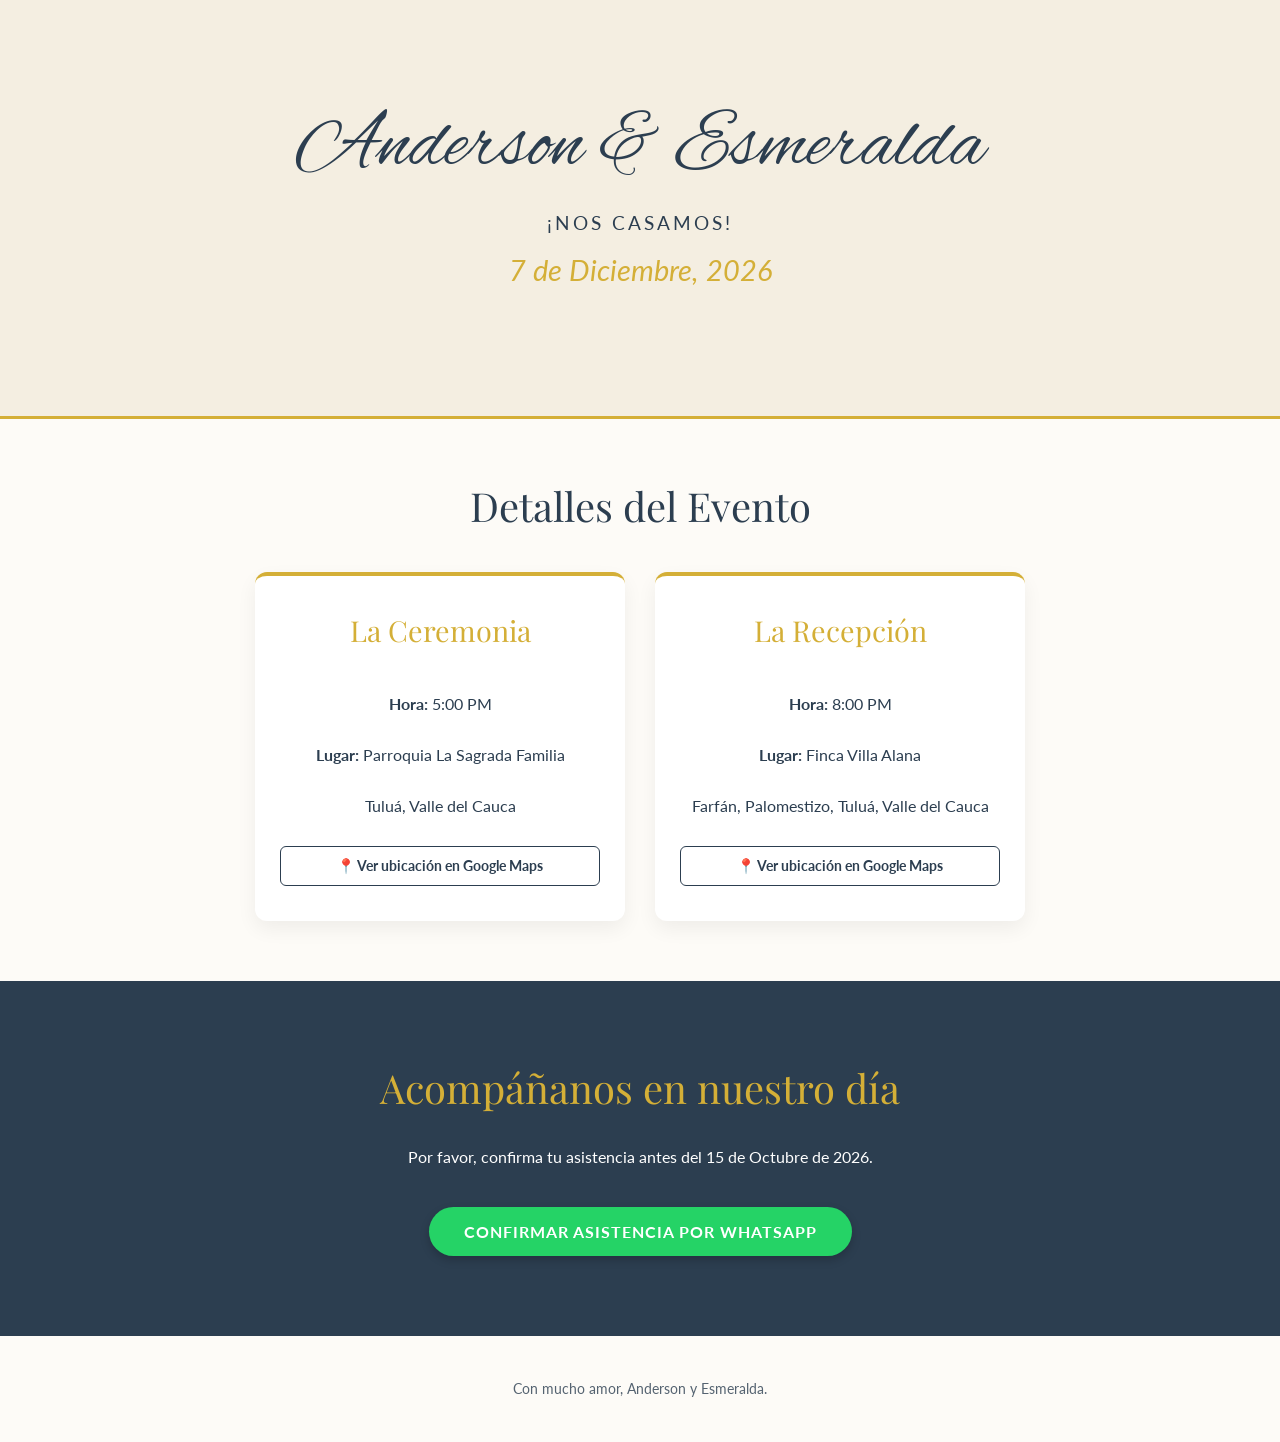
==== index.html @ be20d8a0 "inicio se inicia pagina con la informacion mas basica para el matrimonio." ====
<!DOCTYPE html>
<html lang="es">
<head>
    <meta charset="UTF-8">
    <meta name="viewport" content="width=device-width, initial-scale=1.0">
    <title>Nuestra Boda - Anderson y Esmeralda</title>
    <link rel="stylesheet" href="style.css">
    
    <!-- Fuentes de Google Fonts: Alex Brush (Cursiva), Playfair Display y Lato -->
    <link rel="preconnect" href="https://fonts.googleapis.com">
    <link rel="preconnect" href="https://fonts.gstatic.com" crossorigin>
    <link href="https://fonts.googleapis.com/css2?family=Alex+Brush&family=Lato:wght@300;400;700&family=Playfair+Display:ital,wght@0,400;0,700;1,400&display=swap" rel="stylesheet">
</head>
<body>

    <header class="hero">
        <h1 class="names">Anderson & Esmeralda</h1>
        <p class="subtitle">¡Nos casamos!</p>
        <p class="date">7 de Diciembre, 2026</p>
    </header>

    <section class="details">
        <h2>Detalles del Evento</h2>
        <div class="cards-container">
            
            <!-- Tarjeta Ceremonia -->
            <div class="card">
                <h3>La Ceremonia</h3>
                <p><strong>Hora:</strong> 5:00 PM</p>
                <p><strong>Lugar:</strong> Parroquia La Sagrada Familia</p>
                <p>Tuluá, Valle del Cauca</p>
                <a href="https://maps.google.com/?cid=17780902812501791559" target="_blank" class="map-btn">
                    📍 Ver ubicación en Google Maps
                </a>
            </div>

            <!-- Tarjeta Recepción -->
            <div class="card">
                <h3>La Recepción</h3>
                <p><strong>Hora:</strong> 8:00 PM</p>
                <p><strong>Lugar:</strong> Finca Villa Alana</p>
                <p>Farfán, Palomestizo, Tuluá, Valle del Cauca</p>
                <a href="https://maps.google.com/?cid=12772945322594579210" target="_blank" class="map-btn">
                    📍 Ver ubicación en Google Maps
                </a>
            </div>

        </div>
    </section>

    <!-- Sección de Confirmación (RSVP) -->
    <section class="rsvp">
        <h2>Acompáñanos en nuestro día</h2>
        <p>Por favor, confirma tu asistencia antes del 15 de Octubre de 2026.</p>
        
        <!-- Reemplaza el número "573000000000" por tu número de WhatsApp real con código de país -->
        <a href="https://wa.me/573000000000?text=¡Hola!%20Quiero%20confirmar%20mi%20asistencia%20a%20la%20boda%20de%20Anderson%20y%20Esmeralda." target="_blank" class="btn">
            Confirmar Asistencia por WhatsApp
        </a>
    </section>

    <footer>
        <p>Con mucho amor, Anderson y Esmeralda.</p>
    </footer>

</body>
</html>
---- style.css ----
/* style.css */
:root {
    --primary-color: #2c3e50; /* Azul oscuro elegante */
    --accent-color: #d4af37;  /* Dorado */
    --bg-color: #fdfbf7;      /* Crema suave */
}

body {
    font-family: 'Lato', sans-serif;
    background-color: var(--bg-color);
    color: var(--primary-color);
    margin: 0;
    padding: 0;
    text-align: center;
}

h2, h3 {
    font-family: 'Playfair Display', serif;
    font-weight: normal;
    margin-top: 0;
}

/* Portada de la invitación */
.hero {
    background-color: #f4eee1;
    padding: 100px 20px;
    border-bottom: 3px solid var(--accent-color);
}

/* Tipografía Cursiva Elegante y Legible */
.names {
    font-family: 'Alex Brush', cursive;
    font-size: 5rem;
    font-weight: normal;
    margin: 0;
    color: var(--primary-color);
    line-height: 1.2;
}

.hero .subtitle {
    font-size: 1.2rem;
    letter-spacing: 3px;
    text-transform: uppercase;
    margin-top: 15px;
}

.hero .date {
    font-size: 1.8rem;
    font-style: italic;
    color: var(--accent-color);
    margin-top: 15px;
}

/* Detalles del evento */
.details {
    padding: 60px 20px;
}

.details h2 {
    font-size: 2.5rem;
    margin-bottom: 40px;
}

.cards-container {
    display: flex;
    flex-wrap: wrap;
    justify-content: center;
    gap: 30px;
}

.card {
    background: white;
    padding: 35px 25px;
    border-radius: 12px;
    box-shadow: 0 8px 20px rgba(0,0,0,0.06);
    width: 100%;
    max-width: 320px;
    border-top: 4px solid var(--accent-color);
    display: flex;
    flex-direction: column;
    justify-content: space-between;
}

.card h3 {
    font-size: 1.8rem;
    color: var(--accent-color);
}

/* Botón de ubicación en la tarjeta */
.map-btn {
    display: inline-block;
    margin-top: 15px;
    padding: 10px 15px;
    background-color: transparent;
    color: var(--primary-color);
    border: 1px solid var(--primary-color);
    border-radius: 6px;
    text-decoration: none;
    font-size: 0.9rem;
    font-weight: bold;
    transition: all 0.3s ease;
}

.map-btn:hover {
    background-color: var(--primary-color);
    color: white;
}

/* Sección RSVP / Confirmación */
.rsvp {
    padding: 80px 20px;
    background-color: var(--primary-color);
    color: white;
}

.rsvp h2 {
    color: var(--accent-color);
    font-size: 2.5rem;
}

.btn {
    display: inline-block;
    margin-top: 25px;
    padding: 15px 35px;
    background-color: #25d366; /* Verde tipo WhatsApp para destacar */
    color: white;
    text-decoration: none;
    text-transform: uppercase;
    font-weight: bold;
    letter-spacing: 1px;
    border-radius: 30px;
    box-shadow: 0 4px 10px rgba(0,0,0,0.2);
    transition: transform 0.2s, background-color 0.3s;
}

.btn:hover {
    background-color: #1eb956;
    transform: translateY(-2px);
}

/* Pie de página */
footer {
    padding: 30px;
    font-size: 0.9rem;
    opacity: 0.8;
}
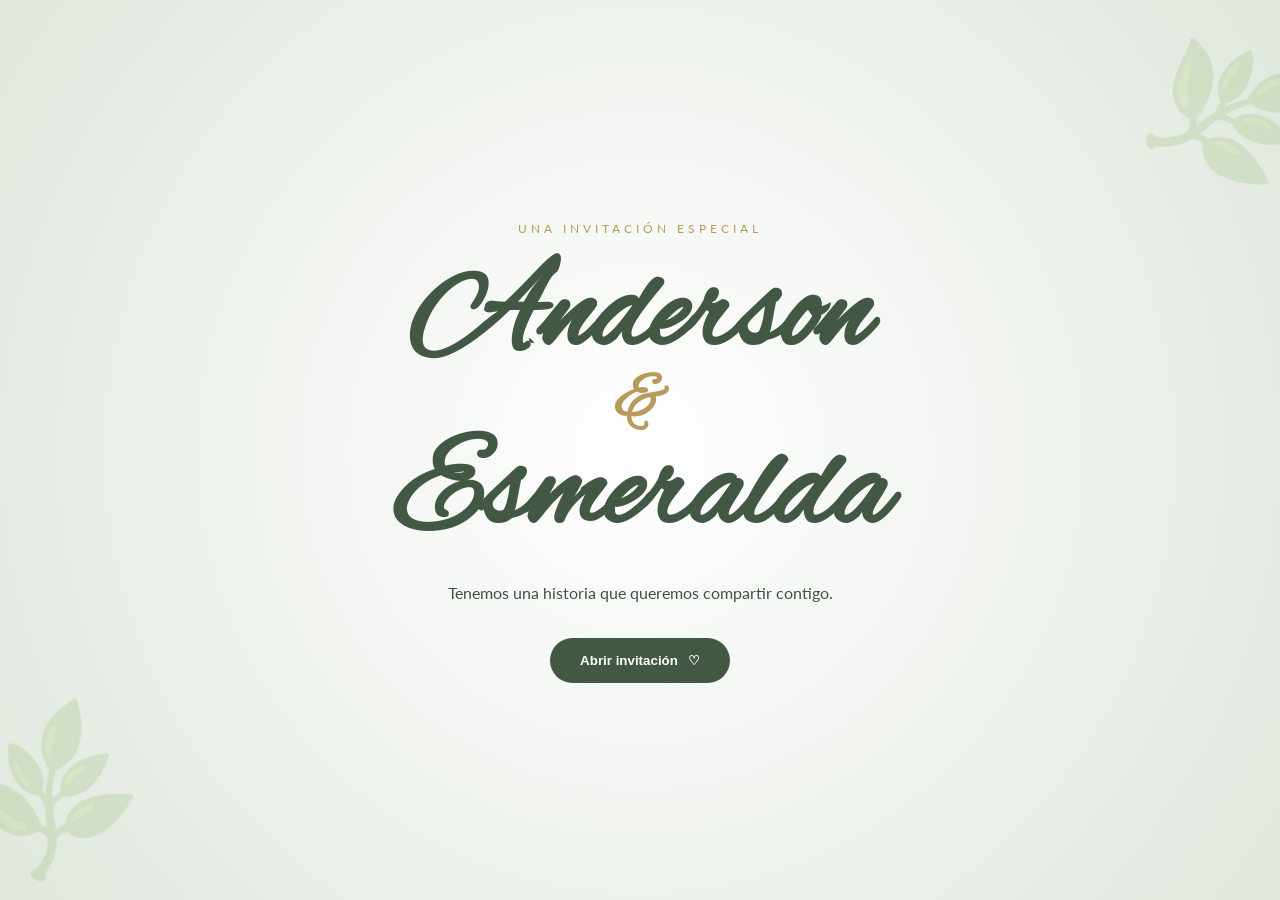
==== commit bf04f0e4: "1 1" ====
--- a/index.html
+++ b/index.html
@@ -2,66 +2,581 @@
 <html lang="es">
 <head>
     <meta charset="UTF-8">
-    <meta name="viewport" content="width=device-width, initial-scale=1.0">
-    <title>Nuestra Boda - Anderson y Esmeralda</title>
-    <link rel="stylesheet" href="style.css">
-    
-    <!-- Fuentes de Google Fonts: Alex Brush (Cursiva), Playfair Display y Lato -->
+
+    <meta name="viewport"
+          content="width=device-width, initial-scale=1.0">
+
+    <meta name="theme-color" content="#748b73">
+
+    <meta name="description"
+          content="Invitación de boda de Anderson y Esmeralda">
+
+    <title>Anderson & Esmeralda | Nuestra Boda</title>
+
+    <!-- Google Fonts -->
     <link rel="preconnect" href="https://fonts.googleapis.com">
     <link rel="preconnect" href="https://fonts.gstatic.com" crossorigin>
-    <link href="https://fonts.googleapis.com/css2?family=Alex+Brush&family=Lato:wght@300;400;700&family=Playfair+Display:ital,wght@0,400;0,700;1,400&display=swap" rel="stylesheet">
+
+    <link href="https://fonts.googleapis.com/css2?family=Alex+Brush&family=Cormorant+Garamond:wght@400;500;600;700&family=Lato:wght@300;400;700&display=swap"
+          rel="stylesheet">
+
+    <!-- CSS -->
+    <link rel="stylesheet" href="style.css">
 </head>
+
 <body>
 
-    <header class="hero">
-        <h1 class="names">Anderson & Esmeralda</h1>
-        <p class="subtitle">¡Nos casamos!</p>
-        <p class="date">7 de Diciembre, 2026</p>
-    </header>
-
-    <section class="details">
-        <h2>Detalles del Evento</h2>
-        <div class="cards-container">
-            
-            <!-- Tarjeta Ceremonia -->
-            <div class="card">
-                <h3>La Ceremonia</h3>
-                <p><strong>Hora:</strong> 5:00 PM</p>
-                <p><strong>Lugar:</strong> Parroquia La Sagrada Familia</p>
-                <p>Tuluá, Valle del Cauca</p>
-                <a href="https://maps.google.com/?cid=17780902812501791559" target="_blank" class="map-btn">
-                    📍 Ver ubicación en Google Maps
-                </a>
+<!-- =====================================================
+     PANTALLA DE BIENVENIDA
+===================================================== -->
+
+<div id="welcomeScreen" class="welcome-screen">
+
+    <div class="welcome-decoration welcome-left">
+        🌿
+    </div>
+
+    <div class="welcome-decoration welcome-right">
+        🌿
+    </div>
+
+    <div class="welcome-content">
+
+        <span class="small-title">
+            UNA INVITACIÓN ESPECIAL
+        </span>
+
+        <h1>
+            Anderson
+            <span>&</span>
+            Esmeralda
+        </h1>
+
+        <p>
+            Tenemos una historia que queremos compartir contigo.
+        </p>
+
+        <button id="openInvitation" class="main-button">
+            Abrir invitación
+            <span>♡</span>
+        </button>
+
+    </div>
+
+</div>
+
+
+<!-- =====================================================
+     CONTENIDO PRINCIPAL
+===================================================== -->
+
+<main id="mainContent" class="hidden">
+
+
+<!-- =====================================================
+     HERO
+===================================================== -->
+
+<section class="hero">
+
+    <div class="hero-overlay"></div>
+
+    <div class="floating-petal petal-1">✿</div>
+    <div class="floating-petal petal-2">❀</div>
+    <div class="floating-petal petal-3">✿</div>
+    <div class="floating-petal petal-4">❀</div>
+
+    <div class="hero-content">
+
+        <p class="eyebrow">
+            CON MUCHO AMOR
+        </p>
+
+        <h1 class="names">
+            Anderson
+            <span>&</span>
+            Esmeralda
+        </h1>
+
+        <p class="hero-message">
+            ¡Nos casamos!
+        </p>
+
+        <div class="hero-line"></div>
+
+        <p class="hero-date">
+            7 de diciembre de 2026
+        </p>
+
+        <p class="hero-location">
+            Tuluá · Valle del Cauca
+        </p>
+
+        <a href="#countdown"
+           class="scroll-button">
+            Descubrir nuestra historia
+            ↓
+        </a>
+
+    </div>
+
+</section>
+
+
+<!-- =====================================================
+     CONTROL DE MÚSICA
+===================================================== -->
+
+<button id="musicButton"
+        class="music-button"
+        aria-label="Activar música">
+
+    🔇
+
+</button>
+
+<audio id="weddingMusic"
+       loop
+       preload="auto">
+
+    <source src="assets/musica.mp3"
+            type="audio/mpeg">
+
+</audio>
+
+
+<!-- =====================================================
+     INTRODUCCIÓN
+===================================================== -->
+
+<section class="story section reveal">
+
+    <div class="section-decoration">
+        ❦
+    </div>
+
+    <p class="eyebrow">
+        NUESTRA HISTORIA
+    </p>
+
+    <h2>
+        Dos caminos,
+        <br>
+        un mismo destino
+    </h2>
+
+    <div class="gold-line"></div>
+
+    <p class="story-text">
+        Hay momentos que cambian nuestra vida para siempre.
+        Personas que llegan inesperadamente y terminan
+        convirtiéndose en nuestro hogar.
+    </p>
+
+    <p class="story-text">
+        Hoy queremos celebrar nuestro amor junto a las
+        personas que han formado parte de nuestra historia.
+    </p>
+
+    <div class="story-photo">
+
+        <img src="assets/pareja.jpg"
+             alt="Anderson y Esmeralda">
+
+        <div class="photo-frame"></div>
+
+    </div>
+
+</section>
+
+
+<!-- =====================================================
+     CUENTA REGRESIVA
+===================================================== -->
+
+<section id="countdown"
+         class="countdown-section section reveal">
+
+    <p class="eyebrow">
+        FALTA MUY POCO
+    </p>
+
+    <h2>
+        Nuestro gran día
+    </h2>
+
+    <div class="gold-line"></div>
+
+    <div class="countdown">
+
+        <div class="time-box">
+            <span id="days">00</span>
+            <small>Días</small>
+        </div>
+
+        <div class="time-separator">:</div>
+
+        <div class="time-box">
+            <span id="hours">00</span>
+            <small>Horas</small>
+        </div>
+
+        <div class="time-separator">:</div>
+
+        <div class="time-box">
+            <span id="minutes">00</span>
+            <small>Minutos</small>
+        </div>
+
+        <div class="time-separator">:</div>
+
+        <div class="time-box">
+            <span id="seconds">00</span>
+            <small>Segundos</small>
+        </div>
+
+    </div>
+
+</section>
+
+
+<!-- =====================================================
+     DETALLES
+===================================================== -->
+
+<section class="details section reveal">
+
+    <p class="eyebrow">
+        AGENDA
+    </p>
+
+    <h2>
+        Acompáñanos
+    </h2>
+
+    <div class="gold-line"></div>
+
+
+    <div class="event-grid">
+
+
+        <!-- CEREMONIA -->
+
+        <article class="event-card">
+
+            <div class="event-icon">
+                ♡
             </div>
 
-            <!-- Tarjeta Recepción -->
-            <div class="card">
-                <h3>La Recepción</h3>
-                <p><strong>Hora:</strong> 8:00 PM</p>
-                <p><strong>Lugar:</strong> Finca Villa Alana</p>
-                <p>Farfán, Palomestizo, Tuluá, Valle del Cauca</p>
-                <a href="https://maps.google.com/?cid=12772945322594579210" target="_blank" class="map-btn">
-                    📍 Ver ubicación en Google Maps
-                </a>
+            <p class="event-type">
+                CEREMONIA
+            </p>
+
+            <h3>
+                La Ceremonia
+            </h3>
+
+            <div class="event-info">
+
+                <p>
+                    <strong>5:00 PM</strong>
+                </p>
+
+                <p>
+                    Parroquia La Sagrada Familia
+                </p>
+
+                <p>
+                    Tuluá, Valle del Cauca
+                </p>
+
             </div>
 
-        </div>
-    </section>
-
-    <!-- Sección de Confirmación (RSVP) -->
-    <section class="rsvp">
-        <h2>Acompáñanos en nuestro día</h2>
-        <p>Por favor, confirma tu asistencia antes del 15 de Octubre de 2026.</p>
-        
-        <!-- Reemplaza el número "573000000000" por tu número de WhatsApp real con código de país -->
-        <a href="https://wa.me/573000000000?text=¡Hola!%20Quiero%20confirmar%20mi%20asistencia%20a%20la%20boda%20de%20Anderson%20y%20Esmeralda." target="_blank" class="btn">
-            Confirmar Asistencia por WhatsApp
+
+            <!-- MINI MAPA -->
+
+            <div class="map-preview">
+
+                <div class="map-grid"></div>
+
+                <div class="map-road road-one"></div>
+                <div class="map-road road-two"></div>
+                <div class="map-road road-three"></div>
+
+                <div class="map-pin">
+                    📍
+                </div>
+
+                <div class="map-label">
+                    La Sagrada Familia
+                </div>
+
+            </div>
+
+
+            <a href="https://maps.google.com/?cid=17780902812501791559"
+               target="_blank"
+               rel="noopener noreferrer"
+               class="map-button">
+
+                📍 Ver ubicación
+
+            </a>
+
+        </article>
+
+
+        <!-- RECEPCIÓN -->
+
+        <article class="event-card">
+
+            <div class="event-icon">
+                ♡
+            </div>
+
+            <p class="event-type">
+                RECEPCIÓN
+            </p>
+
+            <h3>
+                La Recepción
+            </h3>
+
+            <div class="event-info">
+
+                <p>
+                    <strong>8:00 PM</strong>
+                </p>
+
+                <p>
+                    Finca Villa Alana
+                </p>
+
+                <p>
+                    Farfán, Palomestizo
+                    <br>
+                    Tuluá, Valle del Cauca
+                </p>
+
+            </div>
+
+
+            <!-- MINI MAPA -->
+
+            <div class="map-preview">
+
+                <div class="map-grid"></div>
+
+                <div class="map-road road-one"></div>
+                <div class="map-road road-two"></div>
+                <div class="map-road road-three"></div>
+
+                <div class="map-pin">
+                    📍
+                </div>
+
+                <div class="map-label">
+                    Finca Villa Alana
+                </div>
+
+            </div>
+
+
+            <a href="https://maps.google.com/?cid=12772945322594579210"
+               target="_blank"
+               rel="noopener noreferrer"
+               class="map-button">
+
+                📍 Ver ubicación
+
+            </a>
+
+        </article>
+
+    </div>
+
+</section>
+
+
+<!-- =====================================================
+     DRESS CODE
+===================================================== -->
+
+<section class="dress-code section reveal">
+
+    <div class="dress-inner">
+
+        <div class="section-decoration">
+            ❦
+        </div>
+
+        <p class="eyebrow">
+            UN PEQUEÑO DETALLE
+        </p>
+
+        <h2>
+            Código de vestimenta
+        </h2>
+
+        <div class="gold-line"></div>
+
+        <div class="dress-icon">
+            ♧
+        </div>
+
+        <h3>
+            Elegante
+        </h3>
+
+        <p>
+            Queremos verte celebrar con nosotros
+            luciendo tu mejor versión.
+        </p>
+
+    </div>
+
+</section>
+
+
+<!-- =====================================================
+     FOTOS
+===================================================== -->
+
+<section class="photo-invitation section reveal">
+
+    <div class="photo-card">
+
+        <div class="photo-card-decoration">
+            ✿
+        </div>
+
+        <p class="eyebrow">
+            NUESTROS RECUERDOS
+        </p>
+
+        <h2>
+            Tú también haces
+            parte de nuestra historia
+        </h2>
+
+        <div class="gold-line"></div>
+
+        <p>
+            Durante la celebración podrás compartir
+            las fotografías que tomes con nosotros.
+        </p>
+
+        <a href="fotos.html"
+           class="main-button">
+
+            📸 Compartir fotos
+
         </a>
-    </section>
-
-    <footer>
-        <p>Con mucho amor, Anderson y Esmeralda.</p>
-    </footer>
+
+    </div>
+
+</section>
+
+
+<!-- =====================================================
+     RSVP
+===================================================== -->
+
+<section class="rsvp section reveal">
+
+    <div class="rsvp-content">
+
+        <div class="heart">
+            ♥
+        </div>
+
+        <p class="eyebrow">
+            CONFIRMA TU ASISTENCIA
+        </p>
+
+        <h2>
+            ¿Nos acompañas?
+        </h2>
+
+        <div class="gold-line"></div>
+
+        <p>
+            Por favor confirma tu asistencia
+            antes del
+            <strong>15 de octubre de 2026</strong>.
+        </p>
+
+        <!-- CAMBIAR NÚMERO -->
+
+        <a href="https://wa.me/573000000000?text=¡Hola!%20Quiero%20confirmar%20mi%20asistencia%20a%20la%20boda%20de%20Anderson%20y%20Esmeralda."
+           target="_blank"
+           rel="noopener noreferrer"
+           class="whatsapp-button">
+
+            <span>💬</span>
+
+            Confirmar por WhatsApp
+
+        </a>
+
+    </div>
+
+</section>
+
+
+<!-- =====================================================
+     COMPARTIR
+===================================================== -->
+
+<section class="share-section">
+
+    <h2>
+        Comparte nuestra invitación
+    </h2>
+
+    <p>
+        Ayúdanos a hacer llegar este pequeño
+        pedacito de nuestra historia.
+    </p>
+
+    <button id="shareButton"
+            class="share-button">
+
+        🔗 Compartir invitación
+
+    </button>
+
+</section>
+
+
+<!-- =====================================================
+     FOOTER
+===================================================== -->
+
+<footer>
+
+    <div class="footer-flower">
+        ❦
+    </div>
+
+    <p>
+        Con mucho amor,
+    </p>
+
+    <h2>
+        Anderson & Esmeralda
+    </h2>
+
+    <p class="footer-date">
+        7 · 12 · 2026
+    </p>
+
+</footer>
+
+</main>
+
+
+<script src="script.js"></script>
 
 </body>
 </html>
--- a/style.css
+++ b/style.css
@@ -1,146 +1,1531 @@
-/* style.css */
+/* =====================================================
+   VARIABLES
+===================================================== */
+
 :root {
-    --primary-color: #2c3e50; /* Azul oscuro elegante */
-    --accent-color: #d4af37;  /* Dorado */
-    --bg-color: #fdfbf7;      /* Crema suave */
-}
-
-body {
-    font-family: 'Lato', sans-serif;
-    background-color: var(--bg-color);
-    color: var(--primary-color);
+
+    --green-dark: #435745;
+    --green: #748b73;
+    --green-light: #aebdaa;
+    --green-soft: #dfe7dc;
+
+    --cream: #f8f6ef;
+    --cream-dark: #eee9dc;
+
+    --gold: #b89a5d;
+    --gold-light: #d7c08b;
+
+    --white: #ffffff;
+    --text: #435044;
+
+    --shadow:
+        0 15px 40px rgba(54, 72, 55, 0.12);
+
+    --radius: 22px;
+
+}
+
+
+/* =====================================================
+   RESET
+===================================================== */
+
+* {
     margin: 0;
     padding: 0;
+    box-sizing: border-box;
+}
+
+
+html {
+    scroll-behavior: smooth;
+}
+
+
+body {
+
+    font-family: 'Lato', sans-serif;
+
+    background:
+        radial-gradient(
+            circle at top left,
+            rgba(174, 189, 170, 0.25),
+            transparent 30%
+        ),
+        var(--cream);
+
+    color: var(--text);
+
+    overflow-x: hidden;
+
+}
+
+
+img {
+    max-width: 100%;
+    display: block;
+}
+
+
+button,
+a {
+    -webkit-tap-highlight-color: transparent;
+}
+
+
+/* =====================================================
+   TIPOGRAFÍA
+===================================================== */
+
+h1,
+h2,
+h3 {
+    font-family: 'Cormorant Garamond', serif;
+}
+
+
+.names,
+.welcome-content h1 {
+
+    font-family: 'Alex Brush', cursive;
+
+}
+
+
+h2 {
+    font-size: clamp(2.4rem, 5vw, 4rem);
+    font-weight: 500;
+}
+
+
+p {
+    line-height: 1.8;
+}
+
+
+/* =====================================================
+   UTILIDADES
+===================================================== */
+
+.hidden {
+    display: none;
+}
+
+
+.section {
+    padding: 110px 20px;
+    position: relative;
+}
+
+
+.eyebrow {
+
+    font-size: 0.75rem;
+
+    letter-spacing: 4px;
+
+    text-transform: uppercase;
+
+    color: var(--gold);
+
+    font-weight: 700;
+
+}
+
+
+.gold-line {
+
+    width: 70px;
+    height: 2px;
+
+    background: var(--gold);
+
+    margin: 22px auto 35px;
+
+}
+
+
+.section-decoration {
+
+    color: var(--gold);
+
+    font-size: 2rem;
+
+    margin-bottom: 15px;
+
+}
+
+
+/* =====================================================
+   PANTALLA DE BIENVENIDA
+===================================================== */
+
+.welcome-screen {
+
+    position: fixed;
+
+    inset: 0;
+
+    z-index: 9999;
+
+    display: flex;
+
+    justify-content: center;
+
+    align-items: center;
+
     text-align: center;
-}
-
-h2, h3 {
-    font-family: 'Playfair Display', serif;
+
+    background:
+
+        radial-gradient(
+            circle at center,
+            rgba(255,255,255,0.95),
+            rgba(223,231,220,0.98)
+        );
+
+    transition:
+        opacity 1s ease,
+        visibility 1s ease;
+
+}
+
+
+.welcome-screen.hide {
+
+    opacity: 0;
+
+    visibility: hidden;
+
+}
+
+
+.welcome-content {
+
+    width: min(90%, 600px);
+
+    padding: 40px 20px;
+
+}
+
+
+.small-title {
+
+    font-size: 0.75rem;
+
+    letter-spacing: 4px;
+
+    color: var(--gold);
+
+}
+
+
+.welcome-content h1 {
+
+    font-size: clamp(4rem, 12vw, 8rem);
+
+    line-height: 0.9;
+
+    color: var(--green-dark);
+
+    margin: 25px 0;
+
+}
+
+
+.welcome-content h1 span {
+
+    display: block;
+
+    font-size: 0.55em;
+
+    color: var(--gold);
+
+}
+
+
+.welcome-content p {
+
+    max-width: 450px;
+
+    margin: auto;
+
+}
+
+
+.welcome-decoration {
+
+    position: absolute;
+
+    font-size: 8rem;
+
+    opacity: 0.15;
+
+}
+
+
+.welcome-left {
+
+    left: -30px;
+    bottom: 30px;
+
+    transform: rotate(-30deg);
+
+}
+
+
+.welcome-right {
+
+    right: -30px;
+    top: 30px;
+
+    transform: rotate(30deg);
+
+}
+
+
+/* =====================================================
+   BOTÓN PRINCIPAL
+===================================================== */
+
+.main-button {
+
+    display: inline-flex;
+
+    align-items: center;
+
+    justify-content: center;
+
+    gap: 10px;
+
+    margin-top: 30px;
+
+    padding: 15px 30px;
+
+    border: none;
+
+    border-radius: 50px;
+
+    background: var(--green-dark);
+
+    color: white;
+
+    text-decoration: none;
+
+    font-weight: 700;
+
+    cursor: pointer;
+
+    transition:
+        transform 0.3s ease,
+        box-shadow 0.3s ease,
+        background 0.3s ease;
+
+}
+
+
+.main-button:hover {
+
+    transform: translateY(-4px);
+
+    background: var(--green);
+
+    box-shadow:
+        0 10px 25px rgba(67,87,69,0.25);
+
+}
+
+
+/* =====================================================
+   HERO
+===================================================== */
+
+.hero {
+
+    min-height: 100svh;
+
+    position: relative;
+
+    display: flex;
+
+    justify-content: center;
+
+    align-items: center;
+
+    text-align: center;
+
+    overflow: hidden;
+
+    color: white;
+
+    background:
+
+        linear-gradient(
+            rgba(50, 68, 51, 0.38),
+            rgba(50, 68, 51, 0.58)
+        ),
+
+        url("assets/fondo-boda.jpg")
+        center / cover no-repeat;
+
+}
+
+
+.hero::before {
+
+    content: "";
+
+    position: absolute;
+
+    inset: 20px;
+
+    border: 1px solid rgba(255,255,255,0.45);
+
+    pointer-events: none;
+
+}
+
+
+.hero-overlay {
+
+    position: absolute;
+
+    inset: 0;
+
+    background:
+        radial-gradient(
+            circle,
+            transparent 25%,
+            rgba(20,40,20,0.3)
+        );
+
+}
+
+
+.hero-content {
+
+    position: relative;
+
+    z-index: 2;
+
+    width: min(95%, 900px);
+
+    padding: 40px 20px;
+
+}
+
+
+.hero .eyebrow {
+
+    color: var(--gold-light);
+
+}
+
+
+.names {
+
+    font-size: clamp(4.5rem, 13vw, 9rem);
+
+    line-height: 0.9;
+
     font-weight: normal;
-    margin-top: 0;
-}
-
-/* Portada de la invitación */
-.hero {
-    background-color: #f4eee1;
-    padding: 100px 20px;
-    border-bottom: 3px solid var(--accent-color);
-}
-
-/* Tipografía Cursiva Elegante y Legible */
-.names {
+
+    margin: 25px 0;
+
+    text-shadow:
+        0 5px 20px rgba(0,0,0,0.25);
+
+}
+
+
+.names span {
+
+    display: block;
+
+    font-size: 0.5em;
+
+    color: var(--gold-light);
+
+}
+
+
+.hero-message {
+
+    font-family:
+        'Cormorant Garamond',
+        serif;
+
+    font-size: clamp(1.5rem, 4vw, 2.2rem);
+
+    font-style: italic;
+
+}
+
+
+.hero-line {
+
+    width: 80px;
+
+    height: 1px;
+
+    background: var(--gold-light);
+
+    margin: 20px auto;
+
+}
+
+
+.hero-date {
+
+    font-family:
+        'Cormorant Garamond',
+        serif;
+
+    font-size: 1.7rem;
+
+}
+
+
+.hero-location {
+
+    margin-top: 5px;
+
+    letter-spacing: 2px;
+
+}
+
+
+.scroll-button {
+
+    display: inline-block;
+
+    margin-top: 35px;
+
+    padding: 12px 22px;
+
+    color: white;
+
+    border: 1px solid rgba(255,255,255,0.6);
+
+    border-radius: 50px;
+
+    text-decoration: none;
+
+    transition: 0.3s;
+
+}
+
+
+.scroll-button:hover {
+
+    background: rgba(255,255,255,0.15);
+
+}
+
+
+/* =====================================================
+   PÉTALOS
+===================================================== */
+
+.floating-petal {
+
+    position: absolute;
+
+    color: rgba(255,255,255,0.45);
+
+    animation:
+        floatPetal 7s ease-in-out infinite;
+
+}
+
+
+.petal-1 {
+    top: 15%;
+    left: 10%;
+}
+
+
+.petal-2 {
+    top: 30%;
+    right: 15%;
+    animation-delay: 2s;
+}
+
+
+.petal-3 {
+    bottom: 15%;
+    left: 18%;
+    animation-delay: 4s;
+}
+
+
+.petal-4 {
+    bottom: 25%;
+    right: 10%;
+    animation-delay: 1s;
+}
+
+
+@keyframes floatPetal {
+
+    0%,
+    100% {
+        transform:
+            translateY(0)
+            rotate(0deg);
+    }
+
+    50% {
+        transform:
+            translateY(-25px)
+            rotate(15deg);
+    }
+
+}
+
+
+/* =====================================================
+   BOTÓN DE MÚSICA
+===================================================== */
+
+.music-button {
+
+    position: fixed;
+
+    right: 20px;
+    bottom: 20px;
+
+    z-index: 100;
+
+    width: 52px;
+    height: 52px;
+
+    border-radius: 50%;
+
+    border: 1px solid var(--gold);
+
+    background:
+        rgba(255,255,255,0.9);
+
+    box-shadow: var(--shadow);
+
+    cursor: pointer;
+
+    font-size: 1.2rem;
+
+}
+
+
+/* =====================================================
+   HISTORIA
+===================================================== */
+
+.story {
+
+    text-align: center;
+
+    max-width: 1000px;
+
+    margin: auto;
+
+}
+
+
+.story-text {
+
+    max-width: 700px;
+
+    margin: 0 auto 20px;
+
+}
+
+
+.story-photo {
+
+    position: relative;
+
+    width: min(90%, 500px);
+
+    margin: 50px auto 0;
+
+}
+
+
+.story-photo img {
+
+    width: 100%;
+
+    aspect-ratio: 4 / 5;
+
+    object-fit: cover;
+
+    border-radius: 200px 200px 20px 20px;
+
+    box-shadow: var(--shadow);
+
+}
+
+
+.photo-frame {
+
+    position: absolute;
+
+    inset: 12px;
+
+    border: 1px solid var(--gold);
+
+    border-radius: 190px 190px 15px 15px;
+
+    pointer-events: none;
+
+}
+
+
+/* =====================================================
+   CUENTA REGRESIVA
+===================================================== */
+
+.countdown-section {
+
+    background:
+        linear-gradient(
+            135deg,
+            var(--green-dark),
+            var(--green)
+        );
+
+    color: white;
+
+    text-align: center;
+
+}
+
+
+.countdown-section .eyebrow {
+    color: var(--gold-light);
+}
+
+
+.countdown {
+
+    display: flex;
+
+    justify-content: center;
+
+    align-items: center;
+
+    gap: clamp(8px, 3vw, 30px);
+
+    margin-top: 40px;
+
+}
+
+
+.time-box {
+
+    min-width: 90px;
+
+}
+
+
+.time-box span {
+
+    display: block;
+
+    font-family:
+        'Cormorant Garamond',
+        serif;
+
+    font-size: clamp(2.5rem, 8vw, 5rem);
+
+    line-height: 1;
+
+}
+
+
+.time-box small {
+
+    display: block;
+
+    margin-top: 10px;
+
+    text-transform: uppercase;
+
+    letter-spacing: 2px;
+
+    font-size: 0.65rem;
+
+}
+
+
+.time-separator {
+
+    font-size: 2rem;
+
+    color: var(--gold-light);
+
+}
+
+
+/* =====================================================
+   EVENTOS
+===================================================== */
+
+.details {
+
+    text-align: center;
+
+    background: var(--cream);
+
+}
+
+
+.event-grid {
+
+    max-width: 1100px;
+
+    margin: 50px auto 0;
+
+    display: grid;
+
+    grid-template-columns:
+        repeat(2, minmax(0, 1fr));
+
+    gap: 35px;
+
+}
+
+
+.event-card {
+
+    background: white;
+
+    padding: 40px;
+
+    border-radius: var(--radius);
+
+    box-shadow: var(--shadow);
+
+    position: relative;
+
+    overflow: hidden;
+
+}
+
+
+.event-card::before {
+
+    content: "";
+
+    position: absolute;
+
+    top: 0;
+    left: 0;
+    right: 0;
+
+    height: 5px;
+
+    background:
+        linear-gradient(
+            90deg,
+            var(--green),
+            var(--gold),
+            var(--green)
+        );
+
+}
+
+
+.event-icon {
+
+    width: 60px;
+    height: 60px;
+
+    display: grid;
+
+    place-items: center;
+
+    margin: auto;
+
+    border-radius: 50%;
+
+    background: var(--green-soft);
+
+    color: var(--green-dark);
+
+    font-size: 1.5rem;
+
+}
+
+
+.event-type {
+
+    margin-top: 20px;
+
+    font-size: 0.7rem;
+
+    letter-spacing: 3px;
+
+    color: var(--gold);
+
+}
+
+
+.event-card h3 {
+
+    font-size: 2.5rem;
+
+    margin: 10px 0 20px;
+
+}
+
+
+.event-info p {
+
+    margin: 7px 0;
+
+}
+
+
+/* =====================================================
+   MINI MAPA
+===================================================== */
+
+.map-preview {
+
+    height: 210px;
+
+    margin: 30px 0 20px;
+
+    border-radius: 15px;
+
+    overflow: hidden;
+
+    position: relative;
+
+    background:
+        #dce5d9;
+
+}
+
+
+.map-grid {
+
+    position: absolute;
+
+    inset: 0;
+
+    opacity: 0.35;
+
+    background-image:
+
+        linear-gradient(
+            rgba(80,100,80,0.25) 1px,
+            transparent 1px
+        ),
+
+        linear-gradient(
+            90deg,
+            rgba(80,100,80,0.25) 1px,
+            transparent 1px
+        );
+
+    background-size: 35px 35px;
+
+}
+
+
+.map-road {
+
+    position: absolute;
+
+    background: #f7f4e9;
+
+    height: 20px;
+
+    transform-origin: center;
+
+}
+
+
+.road-one {
+
+    width: 130%;
+
+    left: -15%;
+
+    top: 45%;
+
+    transform: rotate(-12deg);
+
+}
+
+
+.road-two {
+
+    width: 100%;
+
+    left: 0;
+
+    top: 65%;
+
+    transform: rotate(25deg);
+
+}
+
+
+.road-three {
+
+    width: 120%;
+
+    left: -10%;
+
+    top: 20%;
+
+    transform: rotate(8deg);
+
+}
+
+
+.map-pin {
+
+    position: absolute;
+
+    left: 50%;
+    top: 48%;
+
+    transform:
+        translate(-50%, -50%);
+
+    font-size: 2.4rem;
+
+    filter:
+        drop-shadow(
+            0 4px 5px
+            rgba(0,0,0,0.2)
+        );
+
+}
+
+
+.map-label {
+
+    position: absolute;
+
+    bottom: 12px;
+
+    left: 50%;
+
+    transform:
+        translateX(-50%);
+
+    background: rgba(255,255,255,0.92);
+
+    padding: 7px 14px;
+
+    border-radius: 20px;
+
+    font-size: 0.75rem;
+
+    white-space: nowrap;
+
+}
+
+
+.map-button {
+
+    display: inline-block;
+
+    padding: 11px 22px;
+
+    border: 1px solid var(--green);
+
+    color: var(--green-dark);
+
+    border-radius: 30px;
+
+    text-decoration: none;
+
+    font-weight: 700;
+
+    transition: 0.3s;
+
+}
+
+
+.map-button:hover {
+
+    background: var(--green-dark);
+
+    color: white;
+
+}
+
+
+/* =====================================================
+   DRESS CODE
+===================================================== */
+
+.dress-code {
+
+    text-align: center;
+
+    background:
+
+        linear-gradient(
+            rgba(223,231,220,0.9),
+            rgba(223,231,220,0.9)
+        );
+
+}
+
+
+.dress-inner {
+
+    max-width: 700px;
+
+    margin: auto;
+
+}
+
+
+.dress-icon {
+
+    font-size: 3rem;
+
+    color: var(--gold);
+
+    margin: 20px;
+
+}
+
+
+.dress-inner h3 {
+
+    font-size: 2.5rem;
+
+}
+
+
+/* =====================================================
+   FOTO INVITACIÓN
+===================================================== */
+
+.photo-invitation {
+
+    background:
+        radial-gradient(
+            circle at center,
+            white,
+            var(--cream)
+        );
+
+    text-align: center;
+
+}
+
+
+.photo-card {
+
+    max-width: 800px;
+
+    margin: auto;
+
+    padding: 70px 30px;
+
+    background: white;
+
+    border-radius: 30px;
+
+    box-shadow: var(--shadow);
+
+    position: relative;
+
+    overflow: hidden;
+
+}
+
+
+.photo-card::before,
+.photo-card::after {
+
+    content: "✿";
+
+    position: absolute;
+
+    color: var(--green-light);
+
+    font-size: 7rem;
+
+    opacity: 0.3;
+
+}
+
+
+.photo-card::before {
+
+    left: -30px;
+    top: -20px;
+
+}
+
+
+.photo-card::after {
+
+    right: -30px;
+    bottom: -20px;
+
+}
+
+
+.photo-card h2 {
+
+    max-width: 650px;
+
+    margin: auto;
+
+}
+
+
+/* =====================================================
+   RSVP
+===================================================== */
+
+.rsvp {
+
+    background:
+        linear-gradient(
+            135deg,
+            #354735,
+            #566c55
+        );
+
+    color: white;
+
+    text-align: center;
+
+}
+
+
+.rsvp-content {
+
+    max-width: 700px;
+
+    margin: auto;
+
+}
+
+
+.rsvp .eyebrow {
+
+    color: var(--gold-light);
+
+}
+
+
+.heart {
+
+    color: var(--gold-light);
+
+    font-size: 2rem;
+
+    margin-bottom: 15px;
+
+}
+
+
+.whatsapp-button {
+
+    display: inline-flex;
+
+    align-items: center;
+
+    gap: 10px;
+
+    margin-top: 30px;
+
+    padding: 16px 28px;
+
+    background: #25D366;
+
+    color: white;
+
+    border-radius: 50px;
+
+    text-decoration: none;
+
+    font-weight: 700;
+
+    transition: 0.3s;
+
+}
+
+
+.whatsapp-button:hover {
+
+    transform: translateY(-3px);
+
+    box-shadow:
+        0 10px 25px
+        rgba(0,0,0,0.25);
+
+}
+
+
+/* =====================================================
+   COMPARTIR
+===================================================== */
+
+.share-section {
+
+    text-align: center;
+
+    padding: 70px 20px;
+
+}
+
+
+.share-section h2 {
+
+    font-size: 2.3rem;
+
+}
+
+
+.share-button {
+
+    margin-top: 25px;
+
+    border: 1px solid var(--green);
+
+    background: transparent;
+
+    color: var(--green-dark);
+
+    border-radius: 50px;
+
+    padding: 13px 25px;
+
+    cursor: pointer;
+
+    font-weight: 700;
+
+}
+
+
+/* =====================================================
+   FOOTER
+===================================================== */
+
+footer {
+
+    text-align: center;
+
+    padding: 70px 20px;
+
+    background: var(--cream-dark);
+
+}
+
+
+.footer-flower {
+
+    font-size: 2rem;
+
+    color: var(--gold);
+
+}
+
+
+footer h2 {
+
     font-family: 'Alex Brush', cursive;
-    font-size: 5rem;
-    font-weight: normal;
-    margin: 0;
-    color: var(--primary-color);
-    line-height: 1.2;
-}
-
-.hero .subtitle {
-    font-size: 1.2rem;
-    letter-spacing: 3px;
-    text-transform: uppercase;
-    margin-top: 15px;
-}
-
-.hero .date {
-    font-size: 1.8rem;
-    font-style: italic;
-    color: var(--accent-color);
-    margin-top: 15px;
-}
-
-/* Detalles del evento */
-.details {
-    padding: 60px 20px;
-}
-
-.details h2 {
-    font-size: 2.5rem;
-    margin-bottom: 40px;
-}
-
-.cards-container {
-    display: flex;
-    flex-wrap: wrap;
-    justify-content: center;
-    gap: 30px;
-}
-
-.card {
-    background: white;
-    padding: 35px 25px;
-    border-radius: 12px;
-    box-shadow: 0 8px 20px rgba(0,0,0,0.06);
-    width: 100%;
-    max-width: 320px;
-    border-top: 4px solid var(--accent-color);
-    display: flex;
-    flex-direction: column;
-    justify-content: space-between;
-}
-
-.card h3 {
-    font-size: 1.8rem;
-    color: var(--accent-color);
-}
-
-/* Botón de ubicación en la tarjeta */
-.map-btn {
-    display: inline-block;
-    margin-top: 15px;
-    padding: 10px 15px;
-    background-color: transparent;
-    color: var(--primary-color);
-    border: 1px solid var(--primary-color);
-    border-radius: 6px;
-    text-decoration: none;
-    font-size: 0.9rem;
-    font-weight: bold;
-    transition: all 0.3s ease;
-}
-
-.map-btn:hover {
-    background-color: var(--primary-color);
-    color: white;
-}
-
-/* Sección RSVP / Confirmación */
-.rsvp {
-    padding: 80px 20px;
-    background-color: var(--primary-color);
-    color: white;
-}
-
-.rsvp h2 {
-    color: var(--accent-color);
-    font-size: 2.5rem;
-}
-
-.btn {
-    display: inline-block;
-    margin-top: 25px;
-    padding: 15px 35px;
-    background-color: #25d366; /* Verde tipo WhatsApp para destacar */
-    color: white;
-    text-decoration: none;
-    text-transform: uppercase;
-    font-weight: bold;
-    letter-spacing: 1px;
-    border-radius: 30px;
-    box-shadow: 0 4px 10px rgba(0,0,0,0.2);
-    transition: transform 0.2s, background-color 0.3s;
-}
-
-.btn:hover {
-    background-color: #1eb956;
-    transform: translateY(-2px);
-}
-
-/* Pie de página */
-footer {
-    padding: 30px;
-    font-size: 0.9rem;
-    opacity: 0.8;
+
+    font-size: 4rem;
+
+    color: var(--green-dark);
+
+}
+
+
+.footer-date {
+
+    letter-spacing: 4px;
+
+    color: var(--gold);
+
+}
+
+
+/* =====================================================
+   ANIMACIONES SCROLL
+===================================================== */
+
+.reveal {
+
+    opacity: 0;
+
+    transform: translateY(40px);
+
+    transition:
+        opacity 1s ease,
+        transform 1s ease;
+
+}
+
+
+.reveal.visible {
+
+    opacity: 1;
+
+    transform: translateY(0);
+
+}
+
+
+/* =====================================================
+   TABLET
+===================================================== */
+
+@media (max-width: 800px) {
+
+    .event-grid {
+
+        grid-template-columns: 1fr;
+
+        max-width: 600px;
+
+    }
+
+}
+
+
+/* =====================================================
+   CELULARES
+===================================================== */
+
+@media (max-width: 600px) {
+
+    .section {
+
+        padding: 80px 18px;
+
+    }
+
+
+    .hero::before {
+
+        inset: 10px;
+
+    }
+
+
+    .names {
+
+        font-size: clamp(4rem, 20vw, 6rem);
+
+    }
+
+
+    .hero-date {
+
+        font-size: 1.4rem;
+
+    }
+
+
+    .countdown {
+
+        gap: 4px;
+
+    }
+
+
+    .time-box {
+
+        min-width: 62px;
+
+    }
+
+
+    .time-box span {
+
+        font-size: 2.3rem;
+
+    }
+
+
+    .time-box small {
+
+        font-size: 0.52rem;
+
+        letter-spacing: 1px;
+
+    }
+
+
+    .time-separator {
+
+        font-size: 1.3rem;
+
+    }
+
+
+    .event-card {
+
+        padding: 30px 20px;
+
+    }
+
+
+    .event-card h3 {
+
+        font-size: 2.2rem;
+
+    }
+
+
+    .map-preview {
+
+        height: 180px;
+
+    }
+
+
+    .welcome-content h1 {
+
+        font-size: 5rem;
+
+    }
+
+
+    footer h2 {
+
+        font-size: 3.2rem;
+
+    }
+
+}
+
+
+/* =====================================================
+   REDUCIR MOVIMIENTO
+===================================================== */
+
+@media (prefers-reduced-motion: reduce) {
+
+    *,
+    *::before,
+    *::after {
+
+        animation-duration: 0.01ms !important;
+
+        animation-iteration-count: 1 !important;
+
+        scroll-behavior: auto !important;
+
+        transition-duration: 0.01ms !important;
+
+    }
+
 }
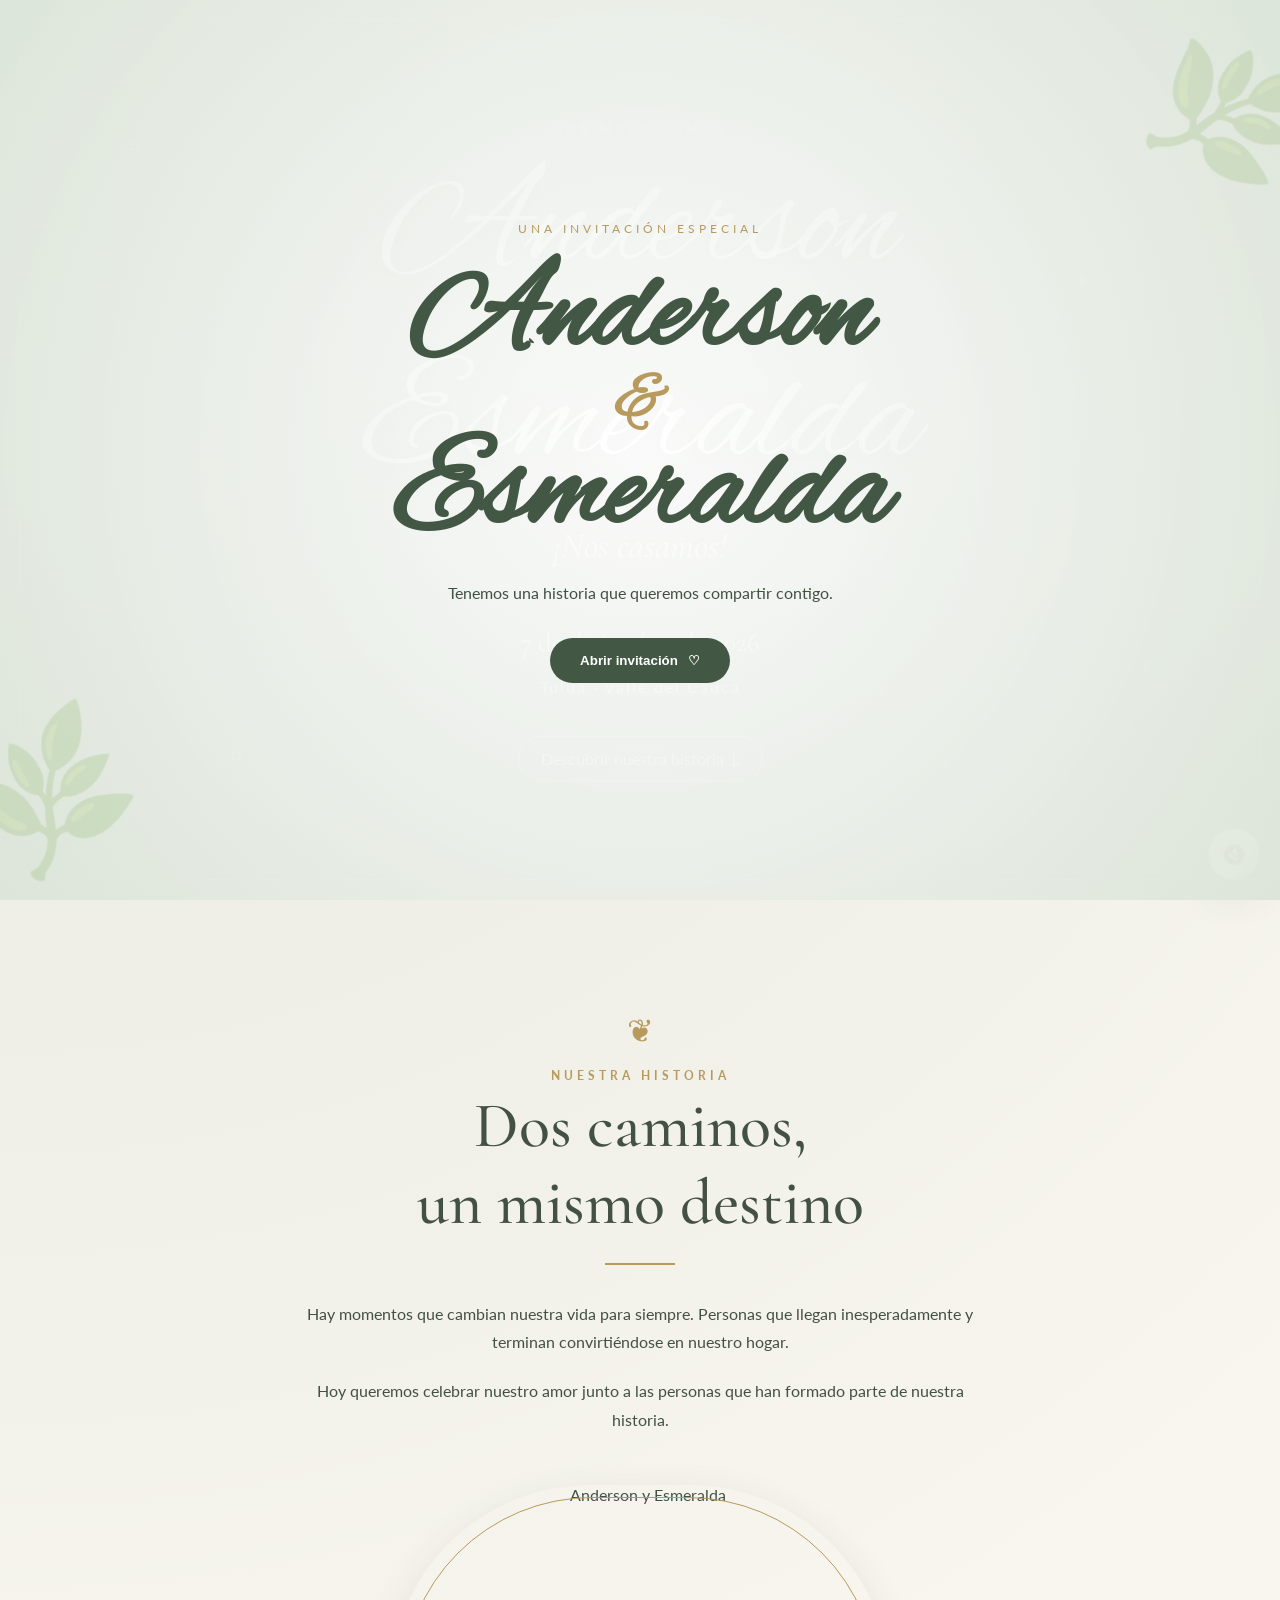
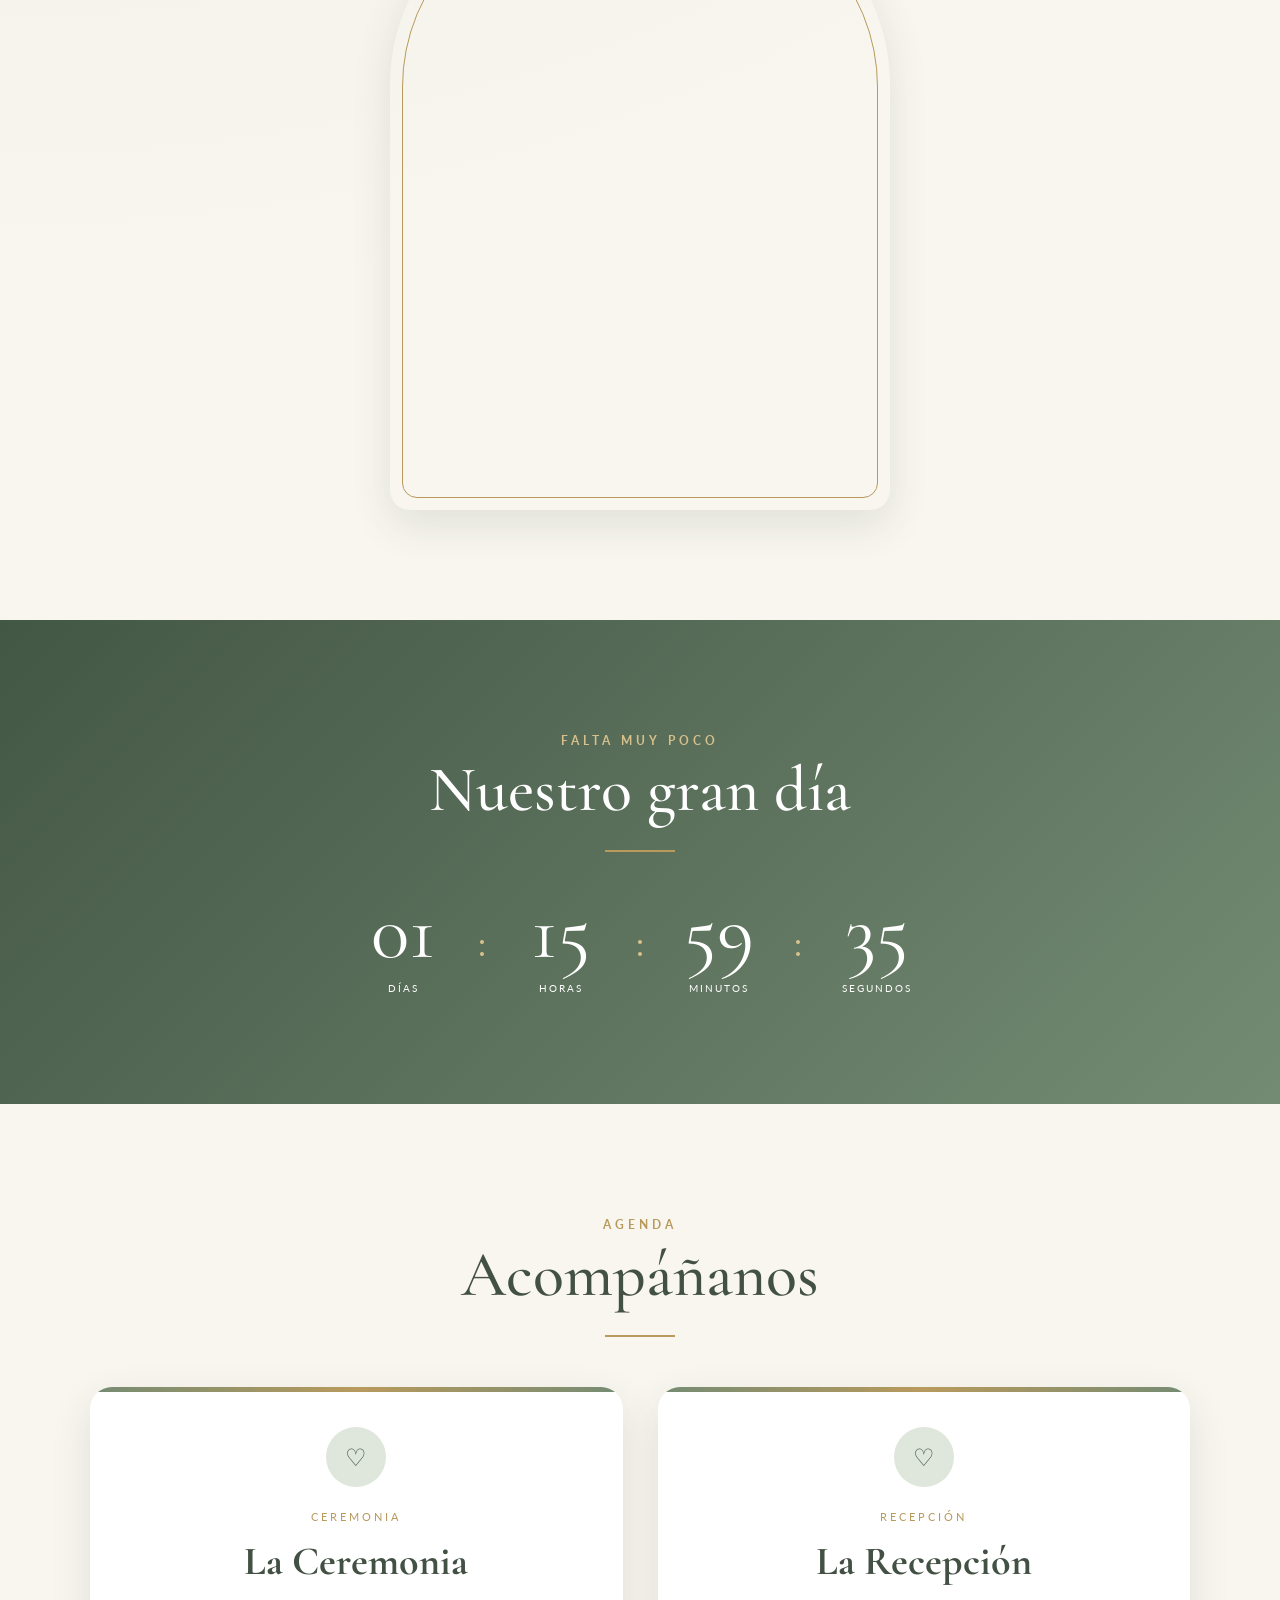
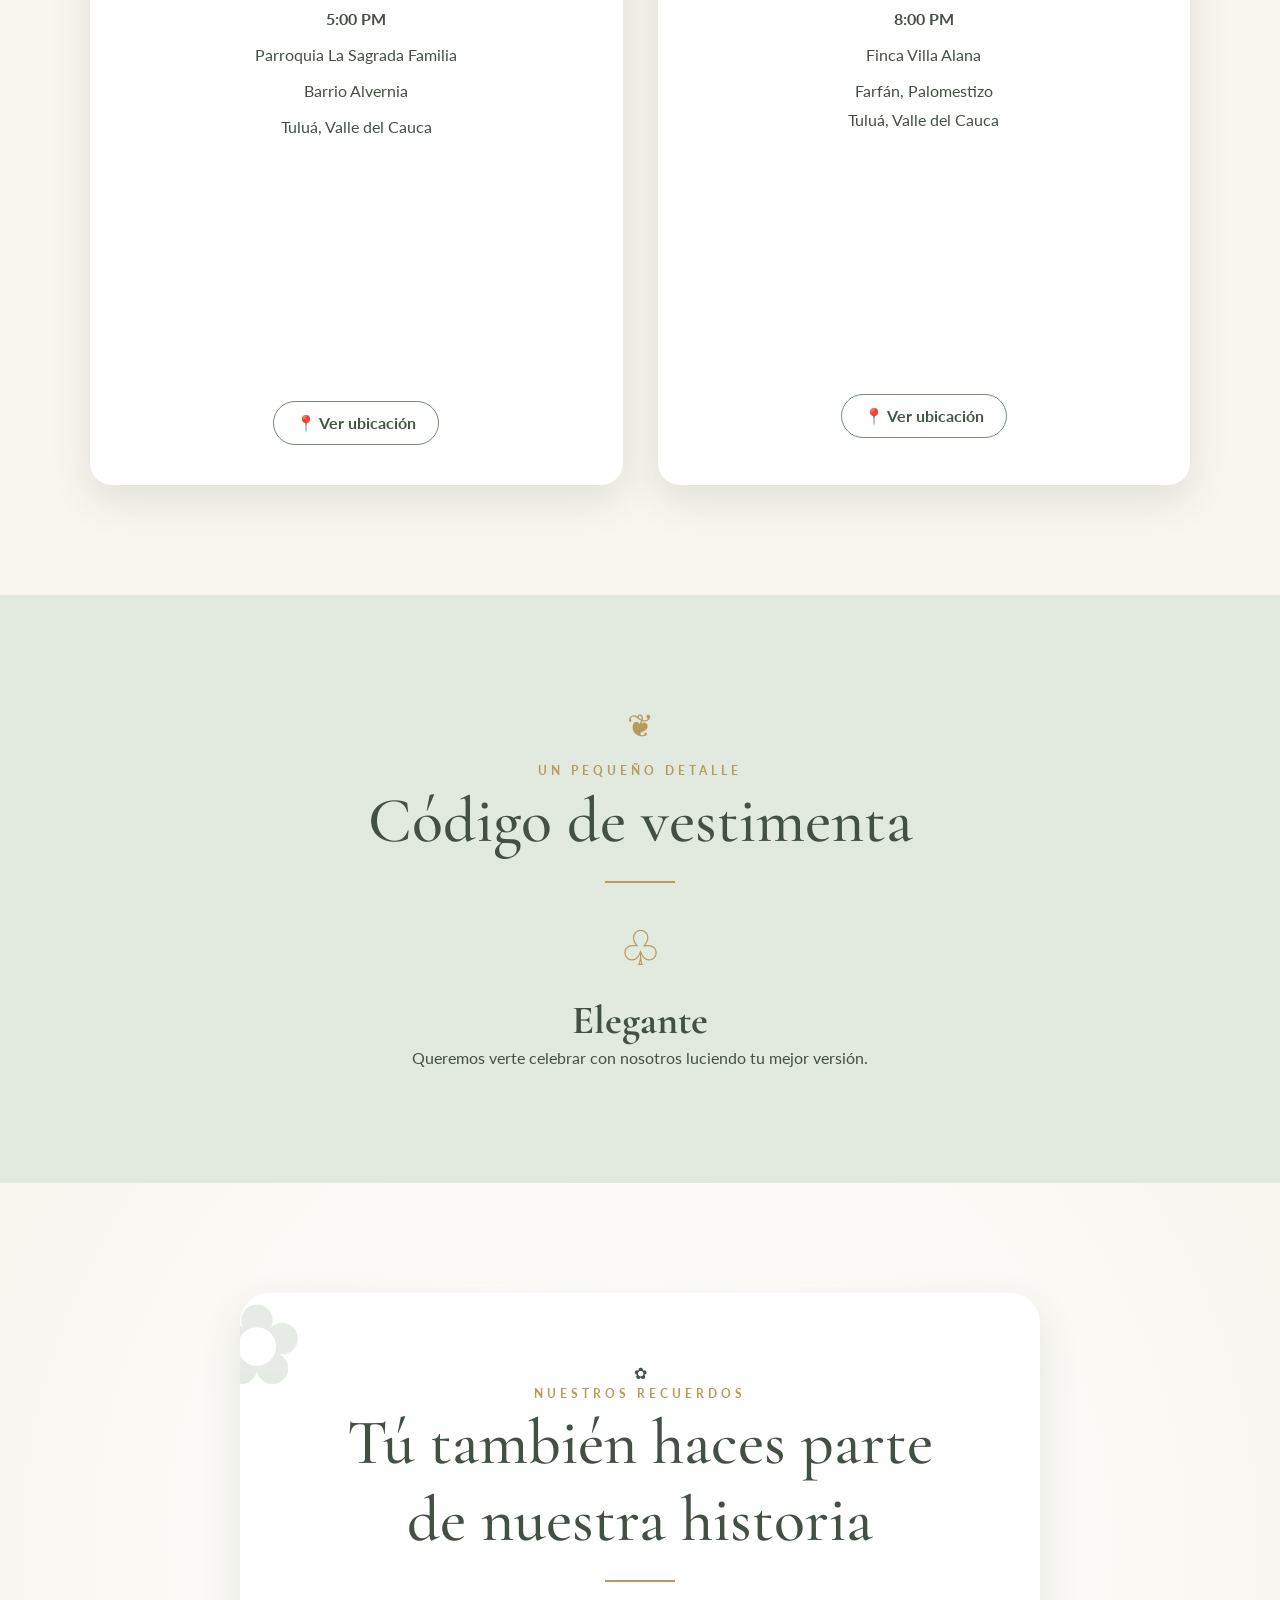
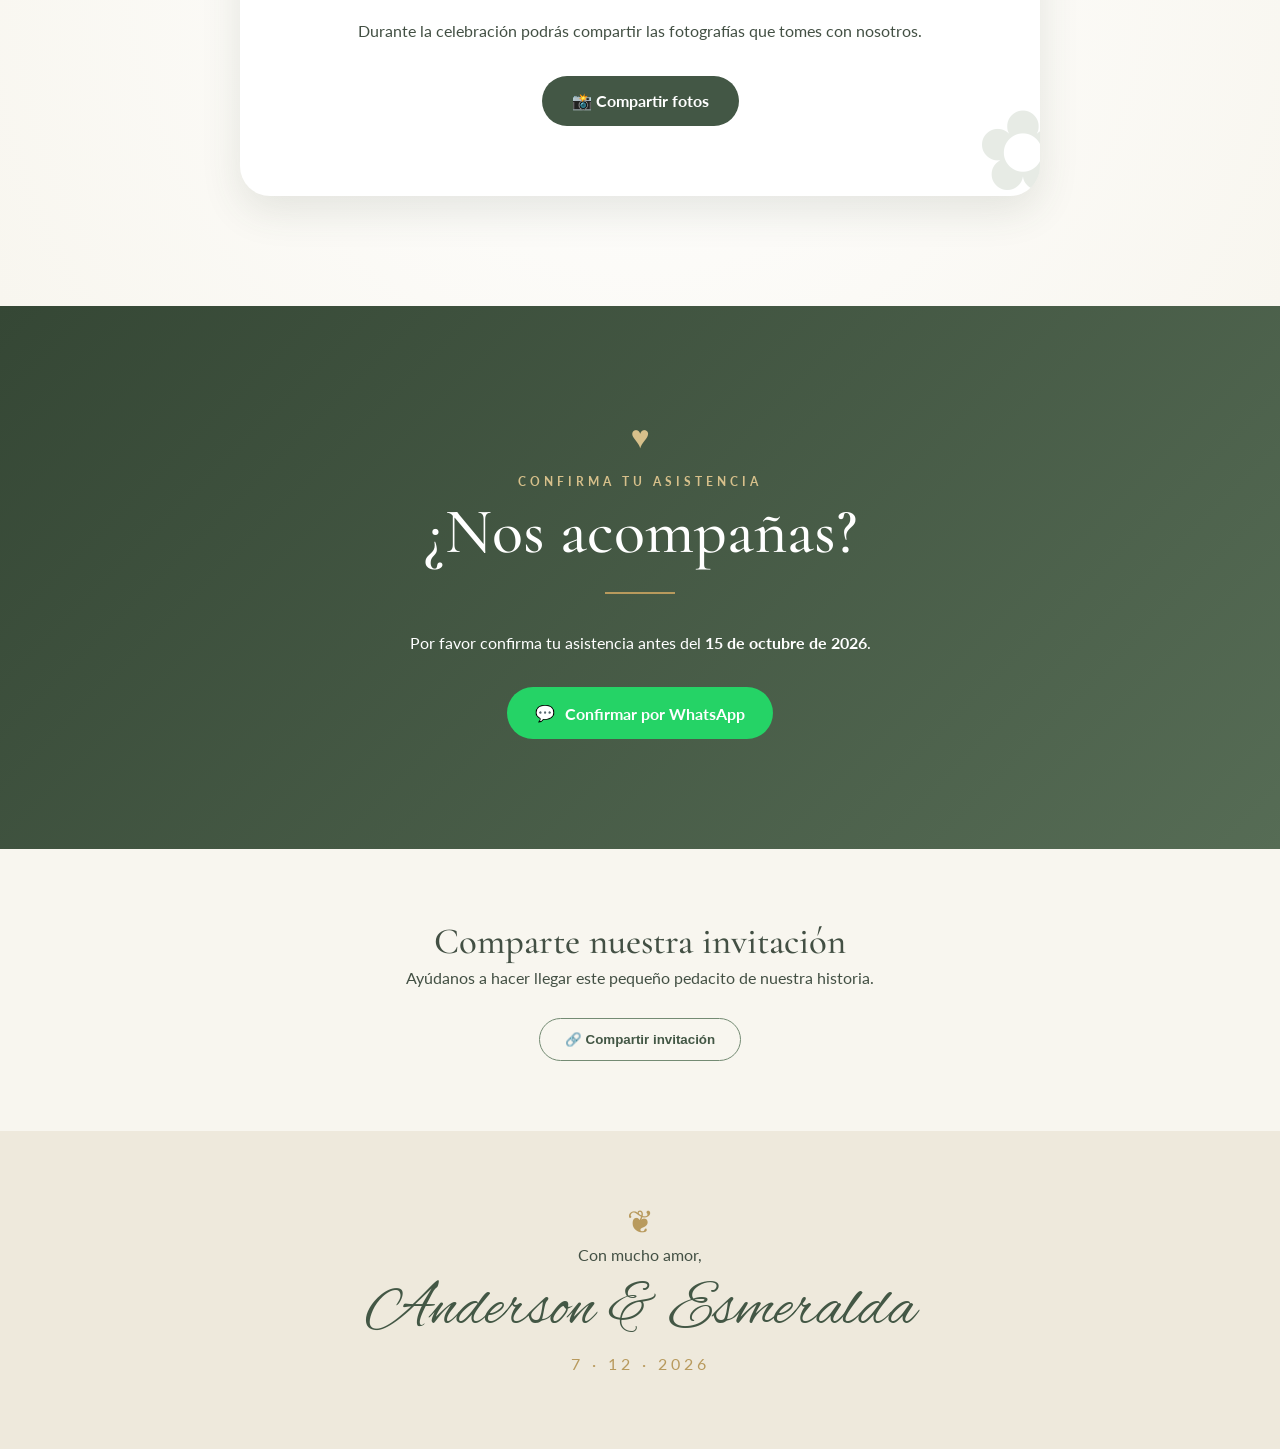
==== commit 34055e6b: "Se creo la animacion del sobre de invitacion y su interaccion con la web" ====
--- a/index.html
+++ b/index.html
@@ -70,7 +70,34 @@
      CONTENIDO PRINCIPAL
 ===================================================== -->
 
-<main id="mainContent" class="hidden">
+<!-- =====================================================
+     ANIMACIÓN DE SOBRE (TRANSICIÓN INTERACTIVA)
+===================================================== -->
+<div id="envelopeContainer" class="envelope-container">
+    <div id="interactiveEnvelope" class="envelope">
+        
+        <!-- Parte trasera del sobre (fondo) -->
+        <div class="envelope-part envelope-back"></div>
+        
+        <!-- Carta que va adentro (¡NUEVO!) -->
+        <div class="envelope-letter">
+            <p>Nuestra Boda</p>
+        </div>
+        
+        <!-- Solapas laterales y trasera inferior -->
+        <div class="envelope-part envelope-left"></div>
+        <div class="envelope-part envelope-right"></div>
+        <div class="envelope-part envelope-bottom"></div>
+        
+        <!-- Solapa superior (la que se abre) -->
+        <div class="envelope-flap"></div>
+
+        <!-- Sello independiente -->
+        <div class="envelope-stamp">A &amp; E</div>
+        
+    </div>
+    <p class="envelope-hint">Toca el sello para abrir</p>
+</div>
 
 
 <!-- =====================================================
@@ -287,31 +314,25 @@
                 </p>
 
                 <p>
+                    Barrio Alvernia
+                </p>
+
+                <p>
                     Tuluá, Valle del Cauca
                 </p>
 
             </div>
 
 
-            <!-- MINI MAPA -->
-
-            <div class="map-preview">
-
-                <div class="map-grid"></div>
-
-                <div class="map-road road-one"></div>
-                <div class="map-road road-two"></div>
-                <div class="map-road road-three"></div>
-
-                <div class="map-pin">
-                    📍
-                </div>
-
-                <div class="map-label">
-                    La Sagrada Familia
-                </div>
-
-            </div>
+            <!-- MAPA DE GOOGLE MAPS (CEREMONIA) -->
+
+            <iframe
+                class="map-embed"
+                src="https://maps.google.com/maps?cid=17780902812501791559&output=embed"
+                loading="lazy"
+                referrerpolicy="no-referrer-when-downgrade"
+                allowfullscreen>
+            </iframe>
 
 
             <a href="https://maps.google.com/?cid=17780902812501791559"
@@ -361,25 +382,15 @@
             </div>
 
 
-            <!-- MINI MAPA -->
-
-            <div class="map-preview">
-
-                <div class="map-grid"></div>
-
-                <div class="map-road road-one"></div>
-                <div class="map-road road-two"></div>
-                <div class="map-road road-three"></div>
-
-                <div class="map-pin">
-                    📍
-                </div>
-
-                <div class="map-label">
-                    Finca Villa Alana
-                </div>
-
-            </div>
+            <!-- MAPA DE GOOGLE MAPS (RECEPCIÓN) -->
+
+            <iframe
+                class="map-embed"
+                src="https://maps.google.com/maps?cid=12772945322594579210&output=embed"
+                loading="lazy"
+                referrerpolicy="no-referrer-when-downgrade"
+                allowfullscreen>
+            </iframe>
 
 
             <a href="https://maps.google.com/?cid=12772945322594579210"
--- a/style.css
+++ b/style.css
@@ -888,146 +888,24 @@
 
 
 /* =====================================================
-   MINI MAPA
-===================================================== */
-
-.map-preview {
+   MAPA DE GOOGLE MAPS (IFRAME)
+===================================================== */
+
+.map-embed {
+
+    /* Iframe real de Google Maps, responsivo */
+
+    width: 100%;
 
     height: 210px;
 
     margin: 30px 0 20px;
 
+    border: none;
+
     border-radius: 15px;
 
-    overflow: hidden;
-
-    position: relative;
-
-    background:
-        #dce5d9;
-
-}
-
-
-.map-grid {
-
-    position: absolute;
-
-    inset: 0;
-
-    opacity: 0.35;
-
-    background-image:
-
-        linear-gradient(
-            rgba(80,100,80,0.25) 1px,
-            transparent 1px
-        ),
-
-        linear-gradient(
-            90deg,
-            rgba(80,100,80,0.25) 1px,
-            transparent 1px
-        );
-
-    background-size: 35px 35px;
-
-}
-
-
-.map-road {
-
-    position: absolute;
-
-    background: #f7f4e9;
-
-    height: 20px;
-
-    transform-origin: center;
-
-}
-
-
-.road-one {
-
-    width: 130%;
-
-    left: -15%;
-
-    top: 45%;
-
-    transform: rotate(-12deg);
-
-}
-
-
-.road-two {
-
-    width: 100%;
-
-    left: 0;
-
-    top: 65%;
-
-    transform: rotate(25deg);
-
-}
-
-
-.road-three {
-
-    width: 120%;
-
-    left: -10%;
-
-    top: 20%;
-
-    transform: rotate(8deg);
-
-}
-
-
-.map-pin {
-
-    position: absolute;
-
-    left: 50%;
-    top: 48%;
-
-    transform:
-        translate(-50%, -50%);
-
-    font-size: 2.4rem;
-
-    filter:
-        drop-shadow(
-            0 4px 5px
-            rgba(0,0,0,0.2)
-        );
-
-}
-
-
-.map-label {
-
-    position: absolute;
-
-    bottom: 12px;
-
-    left: 50%;
-
-    transform:
-        translateX(-50%);
-
-    background: rgba(255,255,255,0.92);
-
-    padding: 7px 14px;
-
-    border-radius: 20px;
-
-    font-size: 0.75rem;
-
-    white-space: nowrap;
+    display: block;
 
 }
 
@@ -1384,6 +1262,165 @@
 
 
 /* =====================================================
+   ANIMACIÓN DEL SOBRE (TRANSICIÓN INTERACTIVA)
+===================================================== */
+.envelope-container {
+    position: fixed;
+    inset: 0;
+    z-index: 10000;
+    display: flex;
+    flex-direction: column;
+    justify-content: center;
+    align-items: center;
+    opacity: 0;
+    visibility: hidden;
+    pointer-events: none;
+    transition: opacity 0.4s ease;
+}
+
+.envelope-container.active {
+    opacity: 1;
+    visibility: visible;
+    pointer-events: auto; 
+}
+
+.envelope {
+    width: min(85vw, 450px);
+    height: min(55vw, 300px);
+    position: relative;
+    perspective: 1200px; /* Importante para el efecto 3D al abrir */
+    cursor: pointer;
+    transition: transform 0.3s ease;
+}
+
+.envelope:hover {
+    transform: translateY(-5px);
+}
+
+.envelope-part {
+    position: absolute;
+    inset: 0;
+    border-radius: 4px;
+}
+
+/* Capas del sobre ordenadas */
+.envelope-back { z-index: 1; background: var(--cream-dark); box-shadow: var(--shadow); }
+
+.envelope-left { z-index: 3; background: var(--cream); clip-path: polygon(0 0, 50% 50%, 0 100%); }
+.envelope-right { z-index: 3; background: var(--cream); clip-path: polygon(100% 0, 50% 50%, 100% 100%); }
+.envelope-bottom { z-index: 4; background: var(--cream-dark); clip-path: polygon(0 100%, 50% 50%, 100% 100%); }
+
+/* La carta adentro */
+.envelope-letter {
+    position: absolute;
+    bottom: 5px;
+    left: 5%;
+    width: 90%;
+    height: 95%;
+    background: var(--white);
+    border-radius: 5px;
+    z-index: 2; /* Encima del fondo, debajo de las solapas frontales */
+    display: flex;
+    justify-content: center;
+    align-items: center;
+    font-family: 'Cormorant Garamond', serif;
+    color: var(--green-dark);
+    font-size: 1.5rem;
+    font-style: italic;
+    box-shadow: 0 0 15px rgba(0,0,0,0.1);
+    transition: transform 0.8s ease 0.6s; /* Sale un poco después de que la solapa se levanta */
+}
+
+/* Solapa superior */
+.envelope-flap {
+    position: absolute;
+    top: 0; 
+    left: 0; 
+    right: 0; 
+    height: 60%;
+    background: var(--cream);
+    clip-path: polygon(0 0, 100% 0, 50% 100%);
+    transform-origin: top; /* Gira desde arriba */
+    z-index: 5;
+    transition: transform 0.8s cubic-bezier(0.4, 0, 0.2, 1);
+}
+
+/* Sello A & E (Arreglado) */
+.envelope-stamp {
+    position: absolute;
+    top: 55%;
+    left: 50%;
+    transform: translate(-50%, -50%);
+    width: 100px; /* Más ancho */
+    height: 100px; /* Más alto */
+    background: var(--gold);
+    color: var(--white);
+    border-radius: 50%;
+    display: flex;
+    justify-content: center;
+    align-items: center;
+    font-family: 'Alex Brush', cursive;
+    font-size: 1.8rem;
+    white-space: nowrap; /* EVITA QUE SE BAJE DE LÍNEA */
+    border: 2px dashed rgba(255,255,255,0.4);
+    z-index: 6; 
+    animation: pulseStamp 2s infinite; 
+    transition: transform 0.4s ease, opacity 0.4s ease;
+}
+
+@keyframes pulseStamp {
+    0% { box-shadow: 0 0 0 0 rgba(184, 154, 93, 0.7); }
+    70% { box-shadow: 0 0 0 15px rgba(184, 154, 93, 0); }
+    100% { box-shadow: 0 0 0 0 rgba(184, 154, 93, 0); }
+}
+
+/* Texto de pista */
+.envelope-hint {
+    margin-top: 40px;
+    color: var(--green-dark);
+    font-family: 'Cormorant Garamond', serif;
+    font-size: 1.3rem;
+    font-style: italic;
+    opacity: 0;
+    transition: opacity 0.5s ease;
+}
+
+.envelope-container.active .envelope-hint { opacity: 1; transition-delay: 0.6s; }
+.envelope-container.opening .envelope-hint { opacity: 0; }
+
+/* ====================================
+   LA MAGIA (CLASES DINÁMICAS) 
+==================================== */
+
+/* 1. El sello estalla ligeramente y desaparece */
+.envelope.animate .envelope-stamp {
+    opacity: 0;
+    transform: translate(-50%, -50%) scale(1.5);
+}
+
+/* 2. La solapa rota hacia atrás en 3D */
+.envelope.animate .envelope-flap {
+    transform: rotateX(180deg);
+    z-index: 1; /* Se esconde atrás para dejar salir la carta */
+}
+
+/* 3. La carta se asoma hacia arriba */
+.envelope.animate .envelope-letter {
+    transform: translateY(-50px);
+}
+
+/* 4. Todo el sobre hace zoom hacia la pantalla */
+.envelope.animate {
+    animation: zoomEnvelope 1.2s forwards cubic-bezier(0.5, 0, 0.2, 1) 1.8s; /* Inicia a los 1.8s */
+}
+
+@keyframes zoomEnvelope {
+    0% { transform: translateY(-5px) scale(1); opacity: 1; }
+    100% { transform: translateY(-5px) scale(6); opacity: 0; }
+}
+
+
+/* =====================================================
    TABLET
 ===================================================== */
 
@@ -1485,7 +1522,7 @@
     }
 
 
-    .map-preview {
+    .map-embed {
 
         height: 180px;
 
@@ -1528,4 +1565,103 @@
 
     }
 
+}
+/* --- ESTILOS DE LA GALERÍA --- */
+.gallery {
+    padding: 80px 20px;
+    background-color: white;
+}
+
+.gallery h2 {
+    font-size: 2.5rem;
+    color: var(--primary-color);
+}
+
+.gallery-grid {
+    display: grid;
+    grid-template-columns: repeat(auto-fill, minmax(250px, 1fr));
+    gap: 15px;
+    margin-top: 40px;
+    max-width: 1000px;
+    margin-left: auto;
+    margin-right: auto;
+}
+
+.gallery-grid img {
+    width: 100%;
+    height: 250px;
+    object-fit: cover;
+    border-radius: 8px;
+    box-shadow: 0 4px 8px rgba(0,0,0,0.1);
+    transition: transform 0.3s ease;
+}
+
+.gallery-grid img:hover {
+    transform: scale(1.05);
+}
+/* =====================================================
+   ESTILOS EXCLUSIVOS PARA FOTOS.HTML
+===================================================== */
+
+/* Campo de nombre */
+.input-name {
+    width: 100%;
+    max-width: 350px;
+    padding: 15px 20px;
+    border: 1px solid var(--green-light);
+    border-radius: 50px;
+    font-family: 'Lato', sans-serif;
+    font-size: 1rem;
+    color: var(--text);
+    text-align: center;
+    background: var(--cream);
+    outline: none;
+    transition: border-color 0.3s;
+}
+
+.input-name:focus {
+    border-color: var(--green-dark);
+}
+
+/* Grid Responsivo de la Galería */
+.gallery-grid {
+    display: grid;
+    grid-template-columns: repeat(auto-fill, minmax(280px, 1fr));
+    gap: 30px;
+    max-width: 1200px;
+    margin: 50px auto 0;
+    padding: 0 20px;
+}
+
+/* Tarjeta de foto individual */
+.photo-card-item {
+    background: white;
+    padding: 15px;
+    border-radius: var(--radius);
+    box-shadow: var(--shadow);
+    text-align: center;
+    display: flex;
+    flex-direction: column;
+    gap: 15px;
+    transition: transform 0.3s ease;
+}
+
+.photo-card-item:hover {
+    transform: translateY(-5px);
+}
+
+.photo-card-item img {
+    width: 100%;
+    height: 300px;
+    object-fit: cover;
+    border-radius: 12px;
+}
+
+.photo-author {
+    font-size: 1.1rem;
+    color: var(--green-dark);
+    font-weight: 600;
+    font-family: 'Cormorant Garamond', serif;
+    font-style: italic;
+    margin: 0;
 }
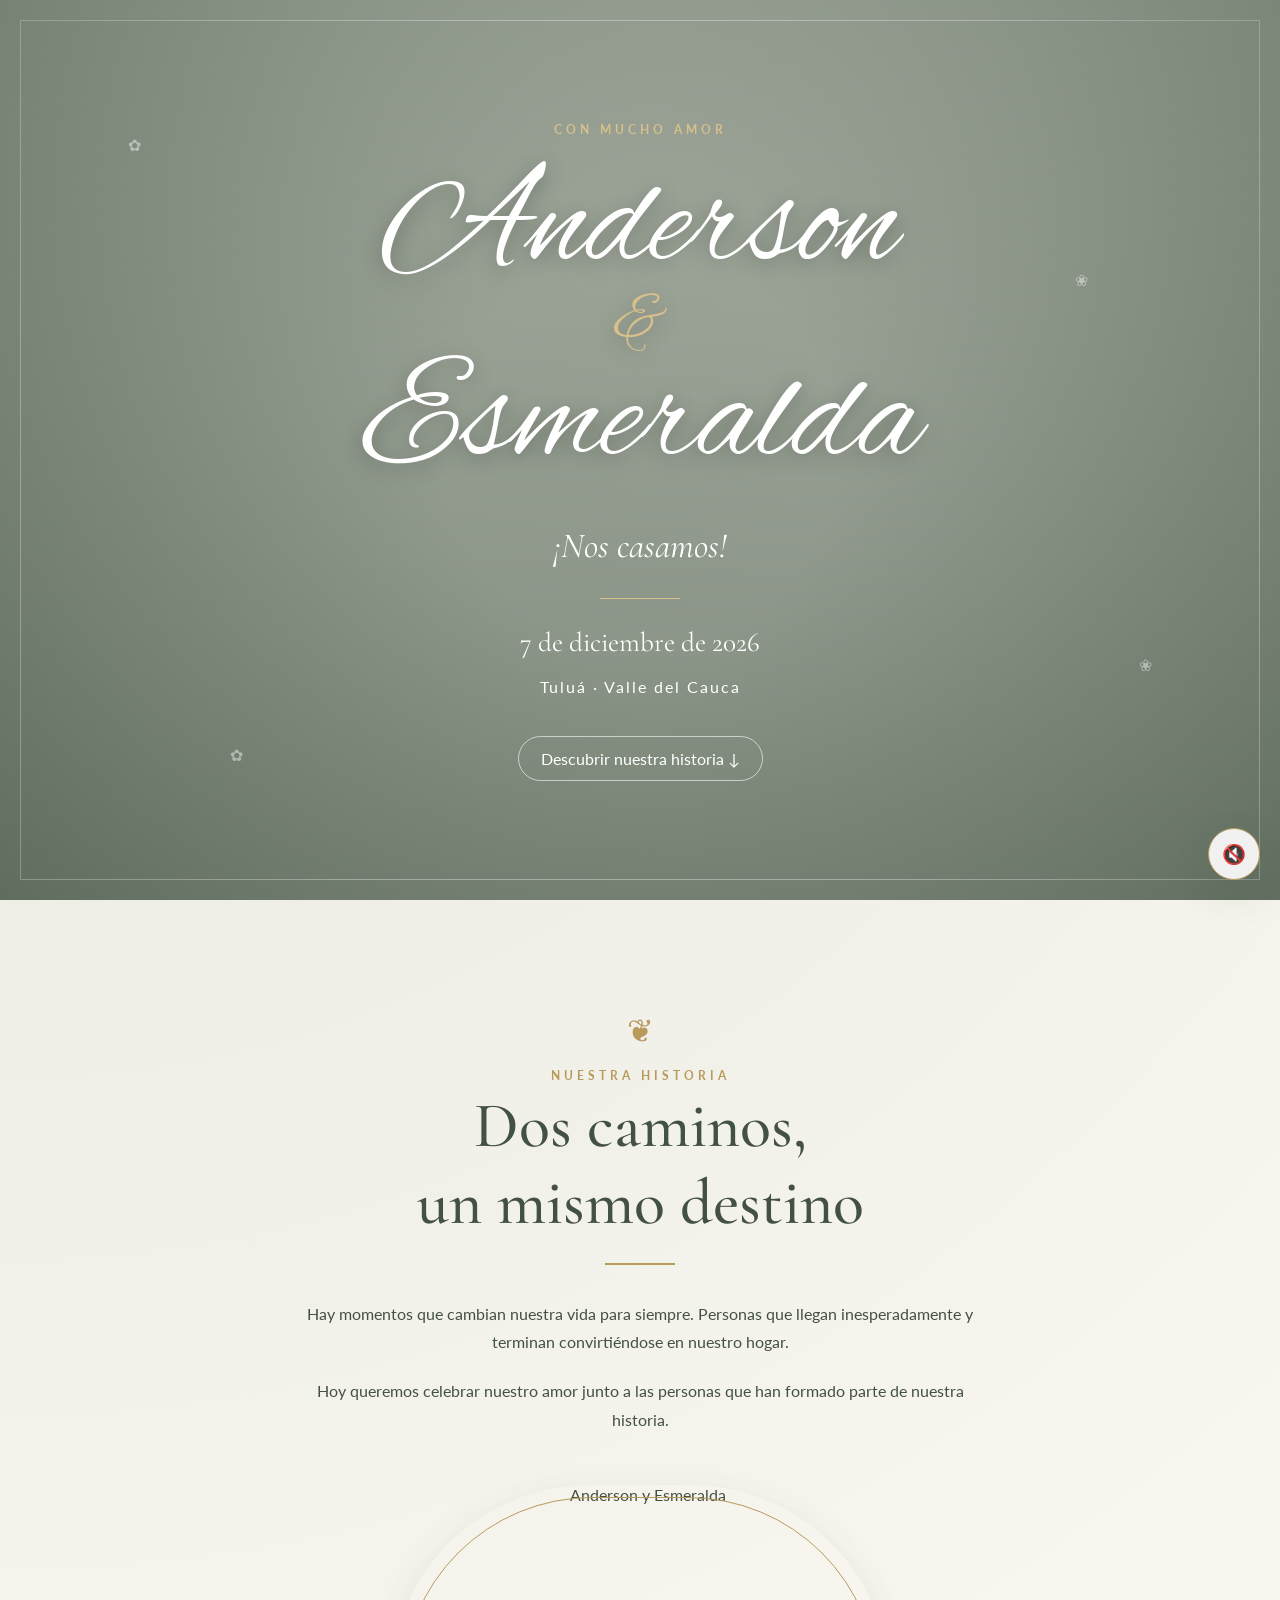
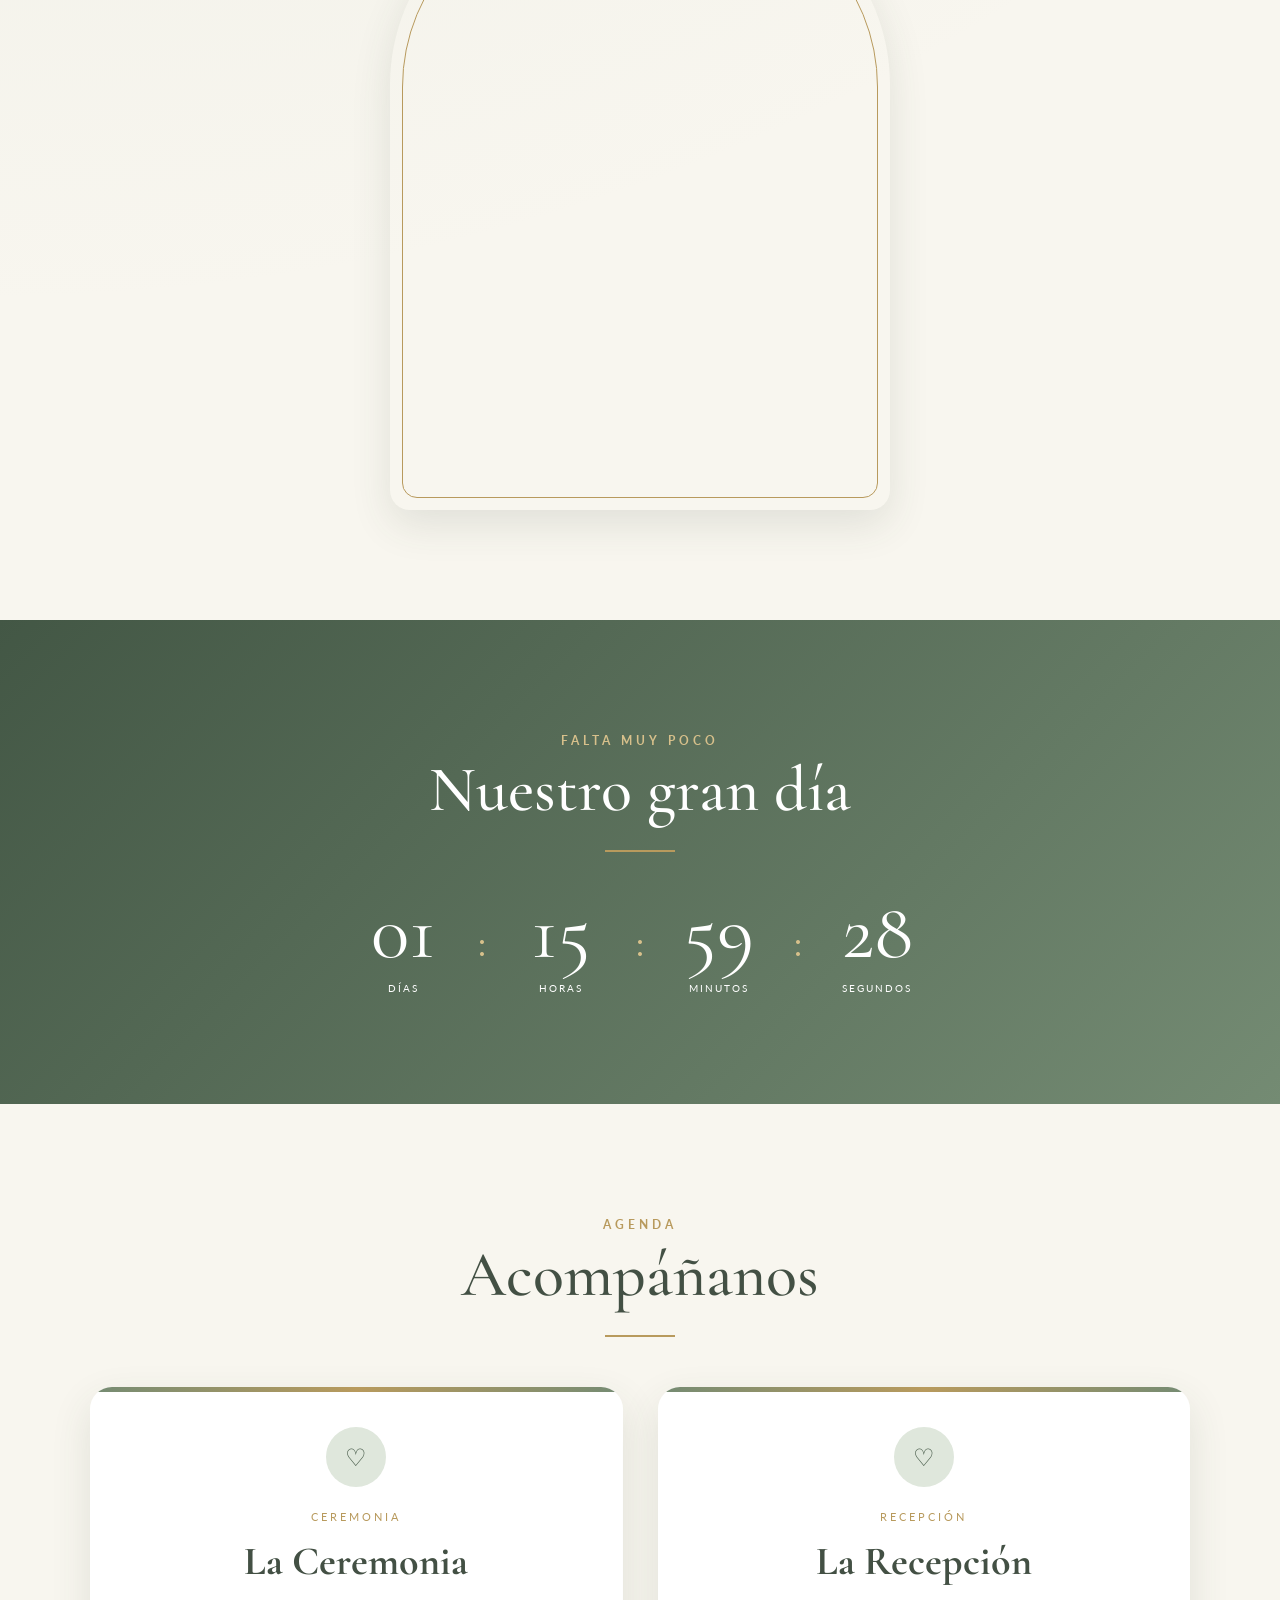
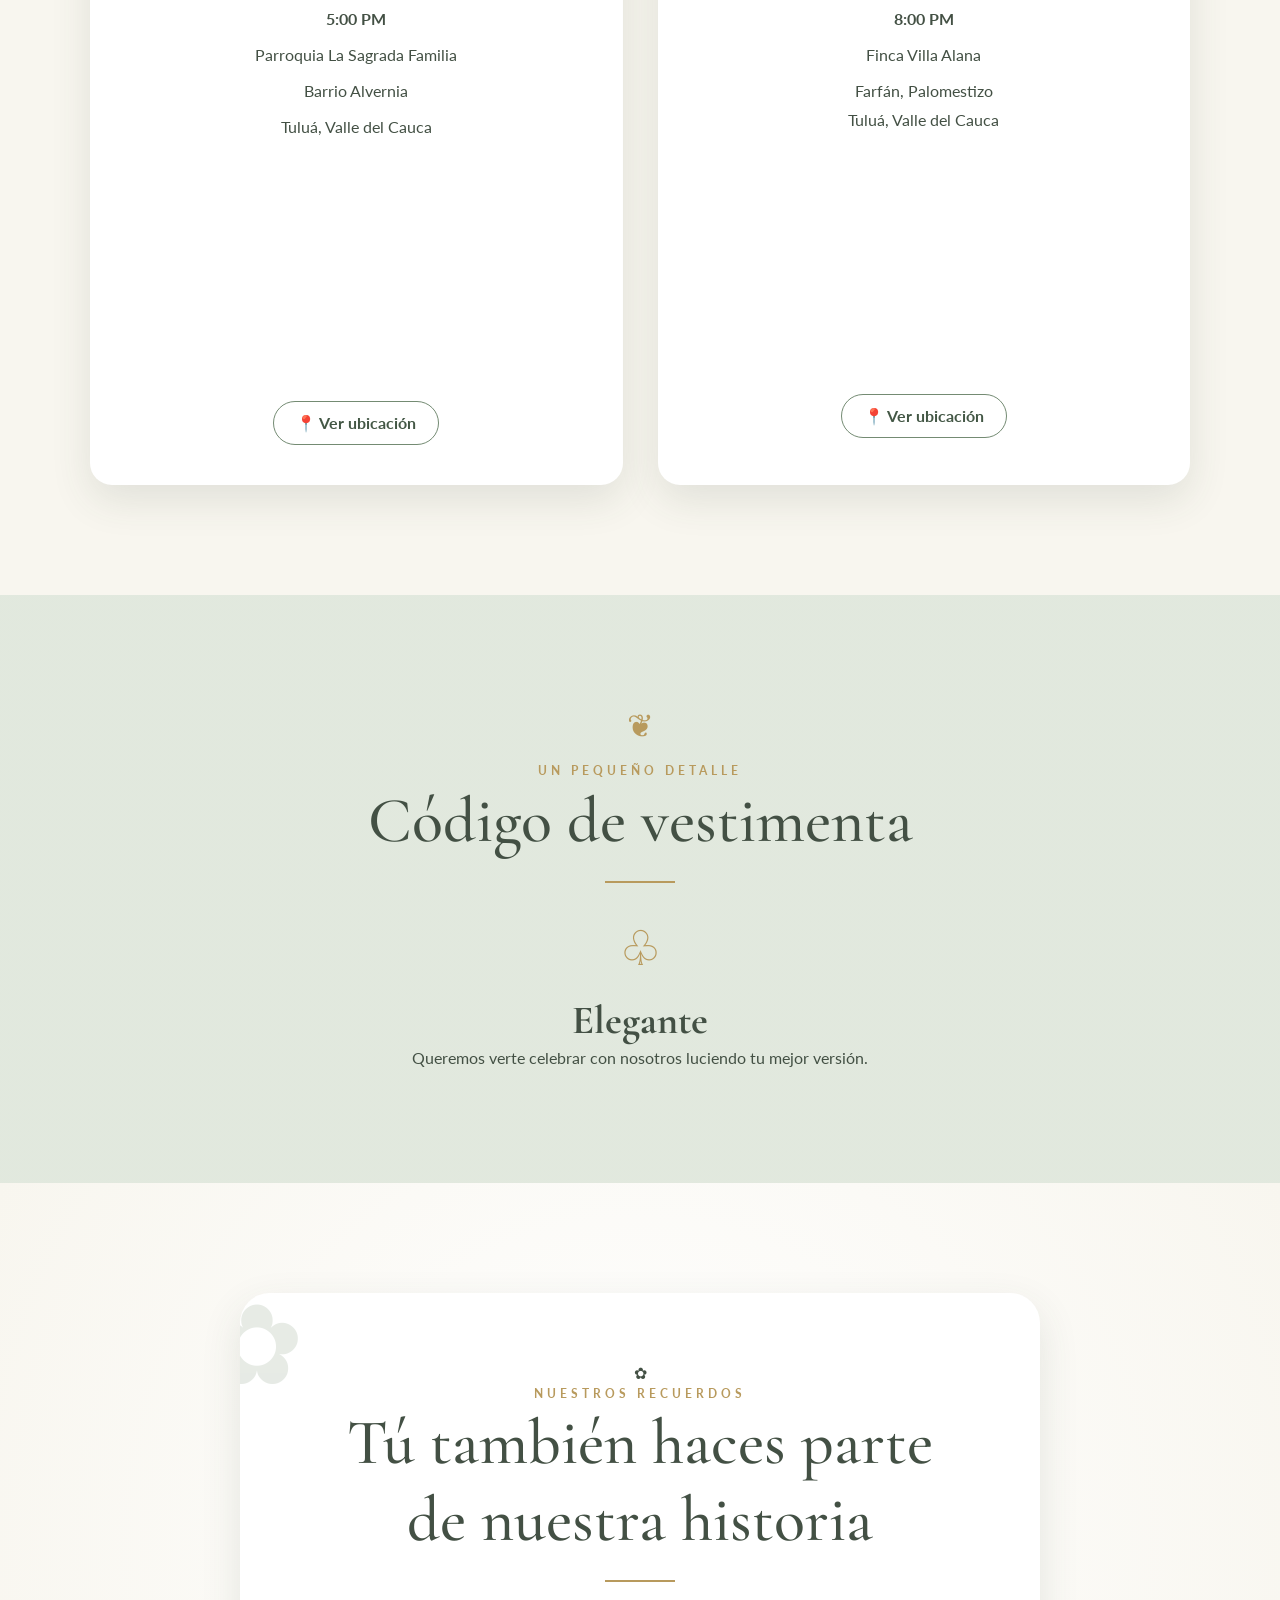
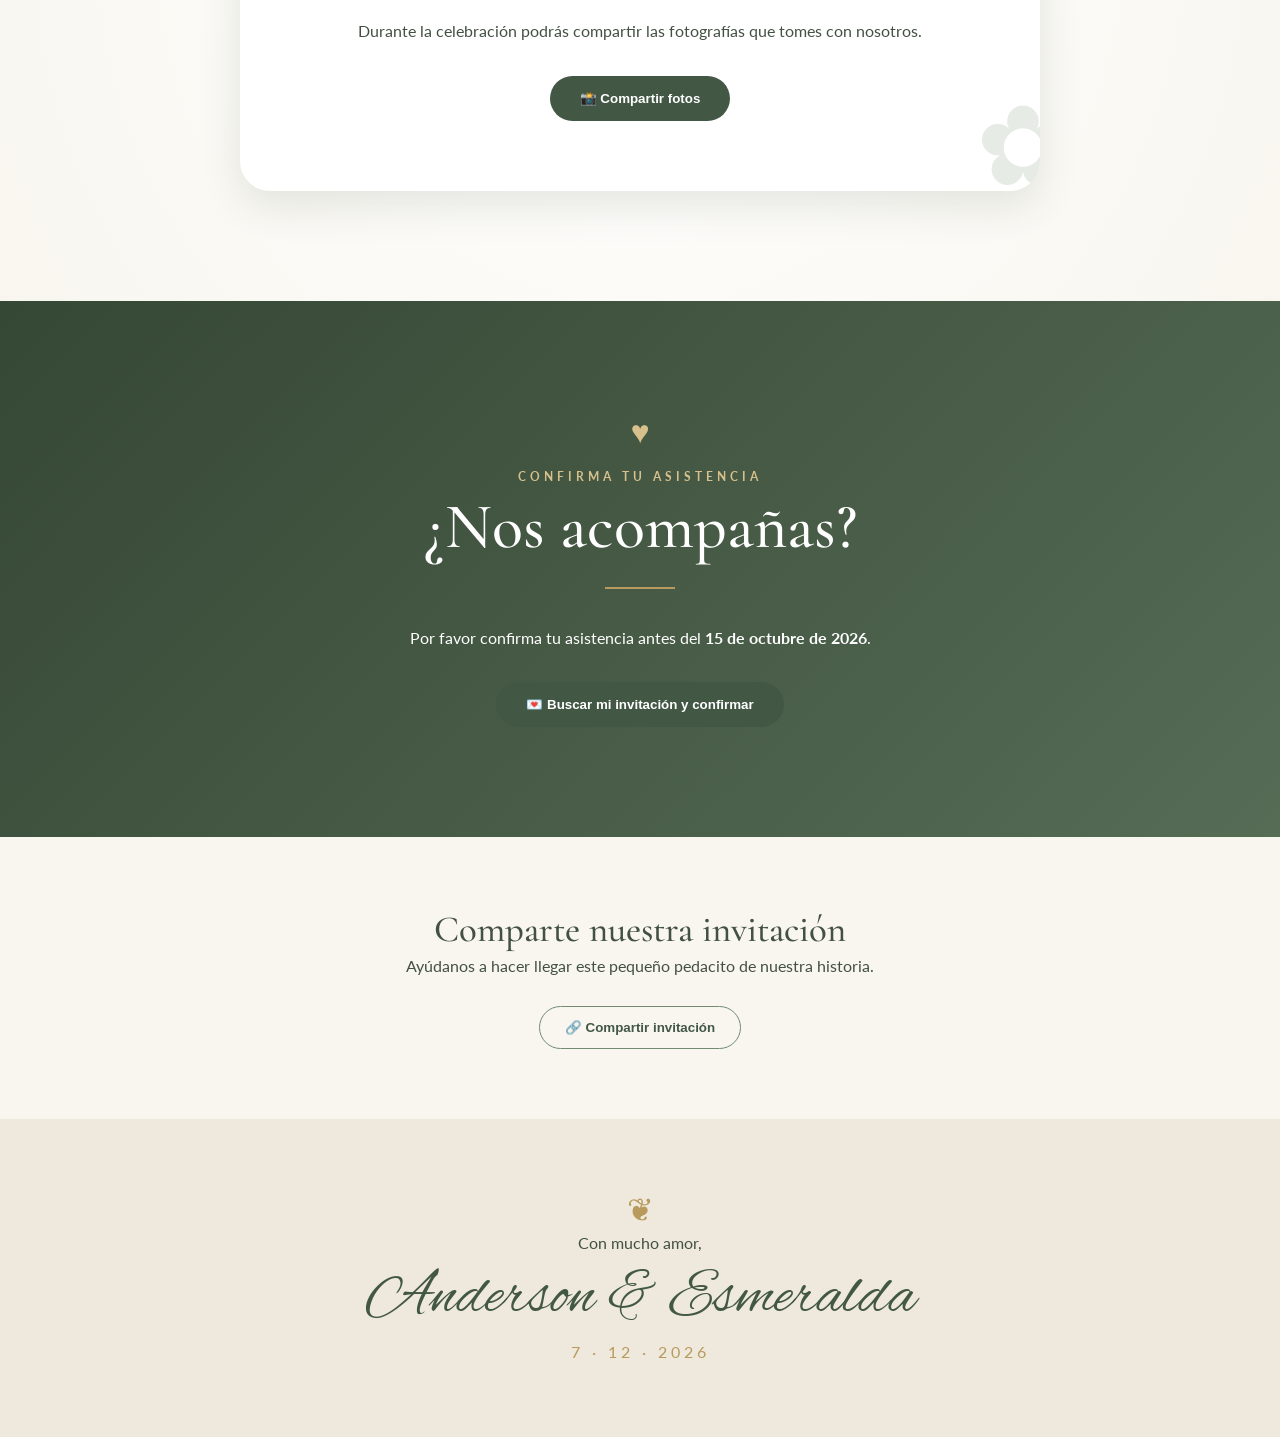
==== commit 08b1ba5d: "q q" ====
--- a/index.html
+++ b/index.html
@@ -1,111 +1,23 @@
 <!DOCTYPE html>
 <html lang="es">
 <head>
-    <meta charset="UTF-8">
+<meta charset="UTF-8">
+<meta name="viewport" content="width=device-width, initial-scale=1.0">
+<meta name="theme-color" content="#748b73">
+<meta name="description" content="Invitación de boda de Anderson y Esmeralda">
+<title>Anderson & Esmeralda | Nuestra Boda</title>
 
-    <meta name="viewport"
-          content="width=device-width, initial-scale=1.0">
-
-    <meta name="theme-color" content="#748b73">
-
-    <meta name="description"
-          content="Invitación de boda de Anderson y Esmeralda">
-
-    <title>Anderson & Esmeralda | Nuestra Boda</title>
-
-    <!-- Google Fonts -->
-    <link rel="preconnect" href="https://fonts.googleapis.com">
-    <link rel="preconnect" href="https://fonts.gstatic.com" crossorigin>
-
-    <link href="https://fonts.googleapis.com/css2?family=Alex+Brush&family=Cormorant+Garamond:wght@400;500;600;700&family=Lato:wght@300;400;700&display=swap"
-          rel="stylesheet">
-
-    <!-- CSS -->
-    <link rel="stylesheet" href="style.css">
+<link rel="preconnect" href="https://fonts.googleapis.com">
+<link rel="preconnect" href="https://fonts.gstatic.com" crossorigin>
+<link href="https://fonts.googleapis.com/css2?family=Alex+Brush&family=Cormorant+Garamond:wght@400;500;600;700&family=Lato:wght@300;400;700&display=swap" rel="stylesheet">
+<link rel="stylesheet" href="assets/style.css">
 </head>
-
 <body>
 
-<!-- =====================================================
-     PANTALLA DE BIENVENIDA
-===================================================== -->
+<main>
 
-<div id="welcomeScreen" class="welcome-screen">
-
-    <div class="welcome-decoration welcome-left">
-        🌿
-    </div>
-
-    <div class="welcome-decoration welcome-right">
-        🌿
-    </div>
-
-    <div class="welcome-content">
-
-        <span class="small-title">
-            UNA INVITACIÓN ESPECIAL
-        </span>
-
-        <h1>
-            Anderson
-            <span>&</span>
-            Esmeralda
-        </h1>
-
-        <p>
-            Tenemos una historia que queremos compartir contigo.
-        </p>
-
-        <button id="openInvitation" class="main-button">
-            Abrir invitación
-            <span>♡</span>
-        </button>
-
-    </div>
-
-</div>
-
-
-<!-- =====================================================
-     CONTENIDO PRINCIPAL
-===================================================== -->
-
-<!-- =====================================================
-     ANIMACIÓN DE SOBRE (TRANSICIÓN INTERACTIVA)
-===================================================== -->
-<div id="envelopeContainer" class="envelope-container">
-    <div id="interactiveEnvelope" class="envelope">
-        
-        <!-- Parte trasera del sobre (fondo) -->
-        <div class="envelope-part envelope-back"></div>
-        
-        <!-- Carta que va adentro (¡NUEVO!) -->
-        <div class="envelope-letter">
-            <p>Nuestra Boda</p>
-        </div>
-        
-        <!-- Solapas laterales y trasera inferior -->
-        <div class="envelope-part envelope-left"></div>
-        <div class="envelope-part envelope-right"></div>
-        <div class="envelope-part envelope-bottom"></div>
-        
-        <!-- Solapa superior (la que se abre) -->
-        <div class="envelope-flap"></div>
-
-        <!-- Sello independiente -->
-        <div class="envelope-stamp">A &amp; E</div>
-        
-    </div>
-    <p class="envelope-hint">Toca el sello para abrir</p>
-</div>
-
-
-<!-- =====================================================
-     HERO
-===================================================== -->
-
-<section class="hero">
-
+<!-- HERO -->
+<section class="hero" id="heroInicio">
     <div class="hero-overlay"></div>
 
     <div class="floating-petal petal-1">✿</div>
@@ -114,480 +26,143 @@
     <div class="floating-petal petal-4">❀</div>
 
     <div class="hero-content">
-
-        <p class="eyebrow">
-            CON MUCHO AMOR
-        </p>
-
-        <h1 class="names">
-            Anderson
-            <span>&</span>
-            Esmeralda
-        </h1>
-
-        <p class="hero-message">
-            ¡Nos casamos!
-        </p>
-
+        <p class="eyebrow">CON MUCHO AMOR</p>
+        <h1 class="names">Anderson <span>&</span> Esmeralda</h1>
+        <p class="hero-message">¡Nos casamos!</p>
         <div class="hero-line"></div>
-
-        <p class="hero-date">
-            7 de diciembre de 2026
-        </p>
-
-        <p class="hero-location">
-            Tuluá · Valle del Cauca
-        </p>
-
-        <a href="#countdown"
-           class="scroll-button">
-            Descubrir nuestra historia
-            ↓
-        </a>
-
+        <p class="hero-date">7 de diciembre de 2026</p>
+        <p class="hero-location">Tuluá · Valle del Cauca</p>
+        <a href="#countdown" class="scroll-button">Descubrir nuestra historia ↓</a>
     </div>
-
 </section>
 
-
-<!-- =====================================================
-     CONTROL DE MÚSICA
-===================================================== -->
-
-<button id="musicButton"
-        class="music-button"
-        aria-label="Activar música">
-
-    🔇
-
-</button>
-
-<audio id="weddingMusic"
-       loop
-       preload="auto">
-
-    <source src="assets/musica.mp3"
-            type="audio/mpeg">
-
+<!-- CONTROL DE MÚSICA LOCAL (solo aparece si esta página se abre suelta, sin el maestro) -->
+<button id="musicButton" class="music-button hidden" aria-label="Activar música">🔇</button>
+<audio id="weddingMusic" loop preload="auto">
+    <source src="assets/1.mp3" type="audio/mpeg">
 </audio>
 
+<!-- HISTORIA -->
+<section class="story section reveal">
+    <div class="section-decoration">❦</div>
+    <p class="eyebrow">NUESTRA HISTORIA</p>
+    <h2>Dos caminos,<br>un mismo destino</h2>
+    <div class="gold-line"></div>
+    <p class="story-text">Hay momentos que cambian nuestra vida para siempre. Personas que llegan inesperadamente y terminan convirtiéndose en nuestro hogar.</p>
+    <p class="story-text">Hoy queremos celebrar nuestro amor junto a las personas que han formado parte de nuestra historia.</p>
+    <div class="story-photo">
+        <img src="assets/pareja.jpg" alt="Anderson y Esmeralda">
+        <div class="photo-frame"></div>
+    </div>
+</section>
 
-<!-- =====================================================
-     INTRODUCCIÓN
-===================================================== -->
+<!-- CUENTA REGRESIVA -->
+<section id="countdown" class="countdown-section section reveal">
+    <p class="eyebrow">FALTA MUY POCO</p>
+    <h2>Nuestro gran día</h2>
+    <div class="gold-line"></div>
+    <div class="countdown">
+        <div class="time-box"><span id="days">00</span><small>Días</small></div>
+        <div class="time-separator">:</div>
+        <div class="time-box"><span id="hours">00</span><small>Horas</small></div>
+        <div class="time-separator">:</div>
+        <div class="time-box"><span id="minutes">00</span><small>Minutos</small></div>
+        <div class="time-separator">:</div>
+        <div class="time-box"><span id="seconds">00</span><small>Segundos</small></div>
+    </div>
+</section>
 
-<section class="story section reveal">
-
-    <div class="section-decoration">
-        ❦
-    </div>
-
-    <p class="eyebrow">
-        NUESTRA HISTORIA
-    </p>
-
-    <h2>
-        Dos caminos,
-        <br>
-        un mismo destino
-    </h2>
-
+<!-- DETALLES -->
+<section class="details section reveal">
+    <p class="eyebrow">AGENDA</p>
+    <h2>Acompáñanos</h2>
     <div class="gold-line"></div>
 
-    <p class="story-text">
-        Hay momentos que cambian nuestra vida para siempre.
-        Personas que llegan inesperadamente y terminan
-        convirtiéndose en nuestro hogar.
-    </p>
+    <div class="event-grid">
+        <article class="event-card">
+            <div class="event-icon">♡</div>
+            <p class="event-type">CEREMONIA</p>
+            <h3>La Ceremonia</h3>
+            <div class="event-info">
+                <p><strong>5:00 PM</strong></p>
+                <p>Parroquia La Sagrada Familia</p>
+                <p>Barrio Alvernia</p>
+                <p>Tuluá, Valle del Cauca</p>
+            </div>
+            <iframe class="map-embed" src="https://maps.google.com/maps?cid=17780902812501791559&output=embed" loading="lazy" referrerpolicy="no-referrer-when-downgrade" allowfullscreen></iframe>
+            <a href="https://maps.google.com/?cid=17780902812501791559" target="_blank" rel="noopener noreferrer" class="map-button">📍 Ver ubicación</a>
+        </article>
 
-    <p class="story-text">
-        Hoy queremos celebrar nuestro amor junto a las
-        personas que han formado parte de nuestra historia.
-    </p>
-
-    <div class="story-photo">
-
-        <img src="assets/pareja.jpg"
-             alt="Anderson y Esmeralda">
-
-        <div class="photo-frame"></div>
-
+        <article class="event-card">
+            <div class="event-icon">♡</div>
+            <p class="event-type">RECEPCIÓN</p>
+            <h3>La Recepción</h3>
+            <div class="event-info">
+                <p><strong>8:00 PM</strong></p>
+                <p>Finca Villa Alana</p>
+                <p>Farfán, Palomestizo<br>Tuluá, Valle del Cauca</p>
+            </div>
+            <iframe class="map-embed" src="https://maps.google.com/maps?cid=12772945322594579210&output=embed" loading="lazy" referrerpolicy="no-referrer-when-downgrade" allowfullscreen></iframe>
+            <a href="https://maps.google.com/?cid=12772945322594579210" target="_blank" rel="noopener noreferrer" class="map-button">📍 Ver ubicación</a>
+        </article>
     </div>
-
 </section>
 
-
-<!-- =====================================================
-     CUENTA REGRESIVA
-===================================================== -->
-
-<section id="countdown"
-         class="countdown-section section reveal">
-
-    <p class="eyebrow">
-        FALTA MUY POCO
-    </p>
-
-    <h2>
-        Nuestro gran día
-    </h2>
-
-    <div class="gold-line"></div>
-
-    <div class="countdown">
-
-        <div class="time-box">
-            <span id="days">00</span>
-            <small>Días</small>
-        </div>
-
-        <div class="time-separator">:</div>
-
-        <div class="time-box">
-            <span id="hours">00</span>
-            <small>Horas</small>
-        </div>
-
-        <div class="time-separator">:</div>
-
-        <div class="time-box">
-            <span id="minutes">00</span>
-            <small>Minutos</small>
-        </div>
-
-        <div class="time-separator">:</div>
-
-        <div class="time-box">
-            <span id="seconds">00</span>
-            <small>Segundos</small>
-        </div>
-
+<!-- DRESS CODE -->
+<section class="dress-code section reveal">
+    <div class="dress-inner">
+        <div class="section-decoration">❦</div>
+        <p class="eyebrow">UN PEQUEÑO DETALLE</p>
+        <h2>Código de vestimenta</h2>
+        <div class="gold-line"></div>
+        <div class="dress-icon">♧</div>
+        <h3>Elegante</h3>
+        <p>Queremos verte celebrar con nosotros luciendo tu mejor versión.</p>
     </div>
-
 </section>
 
-
-<!-- =====================================================
-     DETALLES
-===================================================== -->
-
-<section class="details section reveal">
-
-    <p class="eyebrow">
-        AGENDA
-    </p>
-
-    <h2>
-        Acompáñanos
-    </h2>
-
-    <div class="gold-line"></div>
-
-
-    <div class="event-grid">
-
-
-        <!-- CEREMONIA -->
-
-        <article class="event-card">
-
-            <div class="event-icon">
-                ♡
-            </div>
-
-            <p class="event-type">
-                CEREMONIA
-            </p>
-
-            <h3>
-                La Ceremonia
-            </h3>
-
-            <div class="event-info">
-
-                <p>
-                    <strong>5:00 PM</strong>
-                </p>
-
-                <p>
-                    Parroquia La Sagrada Familia
-                </p>
-
-                <p>
-                    Barrio Alvernia
-                </p>
-
-                <p>
-                    Tuluá, Valle del Cauca
-                </p>
-
-            </div>
-
-
-            <!-- MAPA DE GOOGLE MAPS (CEREMONIA) -->
-
-            <iframe
-                class="map-embed"
-                src="https://maps.google.com/maps?cid=17780902812501791559&output=embed"
-                loading="lazy"
-                referrerpolicy="no-referrer-when-downgrade"
-                allowfullscreen>
-            </iframe>
-
-
-            <a href="https://maps.google.com/?cid=17780902812501791559"
-               target="_blank"
-               rel="noopener noreferrer"
-               class="map-button">
-
-                📍 Ver ubicación
-
-            </a>
-
-        </article>
-
-
-        <!-- RECEPCIÓN -->
-
-        <article class="event-card">
-
-            <div class="event-icon">
-                ♡
-            </div>
-
-            <p class="event-type">
-                RECEPCIÓN
-            </p>
-
-            <h3>
-                La Recepción
-            </h3>
-
-            <div class="event-info">
-
-                <p>
-                    <strong>8:00 PM</strong>
-                </p>
-
-                <p>
-                    Finca Villa Alana
-                </p>
-
-                <p>
-                    Farfán, Palomestizo
-                    <br>
-                    Tuluá, Valle del Cauca
-                </p>
-
-            </div>
-
-
-            <!-- MAPA DE GOOGLE MAPS (RECEPCIÓN) -->
-
-            <iframe
-                class="map-embed"
-                src="https://maps.google.com/maps?cid=12772945322594579210&output=embed"
-                loading="lazy"
-                referrerpolicy="no-referrer-when-downgrade"
-                allowfullscreen>
-            </iframe>
-
-
-            <a href="https://maps.google.com/?cid=12772945322594579210"
-               target="_blank"
-               rel="noopener noreferrer"
-               class="map-button">
-
-                📍 Ver ubicación
-
-            </a>
-
-        </article>
-
+<!-- FOTOS -->
+<section class="photo-invitation section reveal">
+    <div class="photo-card">
+        <div class="photo-card-decoration">✿</div>
+        <p class="eyebrow">NUESTROS RECUERDOS</p>
+        <h2>Tú también haces parte de nuestra historia</h2>
+        <div class="gold-line"></div>
+        <p>Durante la celebración podrás compartir las fotografías que tomes con nosotros.</p>
+        <button class="main-button" onclick="irA('fotos.html')">📸 Compartir fotos</button>
     </div>
-
 </section>
 
-
-<!-- =====================================================
-     DRESS CODE
-===================================================== -->
-
-<section class="dress-code section reveal">
-
-    <div class="dress-inner">
-
-        <div class="section-decoration">
-            ❦
-        </div>
-
-        <p class="eyebrow">
-            UN PEQUEÑO DETALLE
-        </p>
-
-        <h2>
-            Código de vestimenta
-        </h2>
-
+<!-- RSVP -->
+<section class="rsvp section reveal">
+    <div class="rsvp-content">
+        <div class="heart">♥</div>
+        <p class="eyebrow">CONFIRMA TU ASISTENCIA</p>
+        <h2>¿Nos acompañas?</h2>
         <div class="gold-line"></div>
-
-        <div class="dress-icon">
-            ♧
-        </div>
-
-        <h3>
-            Elegante
-        </h3>
-
-        <p>
-            Queremos verte celebrar con nosotros
-            luciendo tu mejor versión.
-        </p>
-
+        <p>Por favor confirma tu asistencia antes del <strong>15 de octubre de 2026</strong>.</p>
+        <button class="main-button" onclick="irA('buscar.html')">💌 Buscar mi invitación y confirmar</button>
     </div>
-
 </section>
 
-
-<!-- =====================================================
-     FOTOS
-===================================================== -->
-
-<section class="photo-invitation section reveal">
-
-    <div class="photo-card">
-
-        <div class="photo-card-decoration">
-            ✿
-        </div>
-
-        <p class="eyebrow">
-            NUESTROS RECUERDOS
-        </p>
-
-        <h2>
-            Tú también haces
-            parte de nuestra historia
-        </h2>
-
-        <div class="gold-line"></div>
-
-        <p>
-            Durante la celebración podrás compartir
-            las fotografías que tomes con nosotros.
-        </p>
-
-        <a href="fotos.html"
-           class="main-button">
-
-            📸 Compartir fotos
-
-        </a>
-
-    </div>
-
+<!-- COMPARTIR -->
+<section class="share-section">
+    <h2>Comparte nuestra invitación</h2>
+    <p>Ayúdanos a hacer llegar este pequeño pedacito de nuestra historia.</p>
+    <button id="shareButton" class="share-button">🔗 Compartir invitación</button>
 </section>
 
-
-<!-- =====================================================
-     RSVP
-===================================================== -->
-
-<section class="rsvp section reveal">
-
-    <div class="rsvp-content">
-
-        <div class="heart">
-            ♥
-        </div>
-
-        <p class="eyebrow">
-            CONFIRMA TU ASISTENCIA
-        </p>
-
-        <h2>
-            ¿Nos acompañas?
-        </h2>
-
-        <div class="gold-line"></div>
-
-        <p>
-            Por favor confirma tu asistencia
-            antes del
-            <strong>15 de octubre de 2026</strong>.
-        </p>
-
-        <!-- CAMBIAR NÚMERO -->
-
-        <a href="https://wa.me/573000000000?text=¡Hola!%20Quiero%20confirmar%20mi%20asistencia%20a%20la%20boda%20de%20Anderson%20y%20Esmeralda."
-           target="_blank"
-           rel="noopener noreferrer"
-           class="whatsapp-button">
-
-            <span>💬</span>
-
-            Confirmar por WhatsApp
-
-        </a>
-
-    </div>
-
-</section>
-
-
-<!-- =====================================================
-     COMPARTIR
-===================================================== -->
-
-<section class="share-section">
-
-    <h2>
-        Comparte nuestra invitación
-    </h2>
-
-    <p>
-        Ayúdanos a hacer llegar este pequeño
-        pedacito de nuestra historia.
-    </p>
-
-    <button id="shareButton"
-            class="share-button">
-
-        🔗 Compartir invitación
-
-    </button>
-
-</section>
-
-
-<!-- =====================================================
-     FOOTER
-===================================================== -->
-
 <footer>
-
-    <div class="footer-flower">
-        ❦
-    </div>
-
-    <p>
-        Con mucho amor,
-    </p>
-
-    <h2>
-        Anderson & Esmeralda
-    </h2>
-
-    <p class="footer-date">
-        7 · 12 · 2026
-    </p>
-
+    <div class="footer-flower">❦</div>
+    <p>Con mucho amor,</p>
+    <h2>Anderson & Esmeralda</h2>
+    <p class="footer-date">7 · 12 · 2026</p>
 </footer>
 
 </main>
 
-
-<script src="script.js"></script>
+<script src="assets/nav.js"></script>
+<script src="assets/script.js"></script>
 
 </body>
-</html>+</html>
--- a/assets/style.css
+++ b/assets/style.css
@@ -0,0 +1,1924 @@
+/* =====================================================
+   VARIABLES
+===================================================== */
+
+:root {
+
+    --green-dark: #435745;
+    --green: #748b73;
+    --green-light: #aebdaa;
+    --green-soft: #dfe7dc;
+
+    --cream: #f8f6ef;
+    --cream-dark: #eee9dc;
+
+    --gold: #b89a5d;
+    --gold-light: #d7c08b;
+
+    --white: #ffffff;
+    --text: #435044;
+
+    --shadow:
+        0 15px 40px rgba(54, 72, 55, 0.12);
+
+    --radius: 22px;
+
+}
+
+
+/* =====================================================
+   RESET
+===================================================== */
+
+* {
+    margin: 0;
+    padding: 0;
+    box-sizing: border-box;
+}
+
+
+html {
+    scroll-behavior: smooth;
+}
+
+
+body {
+
+    font-family: 'Lato', sans-serif;
+
+    background:
+        radial-gradient(
+            circle at top left,
+            rgba(174, 189, 170, 0.25),
+            transparent 30%
+        ),
+        var(--cream);
+
+    color: var(--text);
+
+    overflow-x: hidden;
+
+}
+
+
+img {
+    max-width: 100%;
+    display: block;
+}
+
+
+button,
+a {
+    -webkit-tap-highlight-color: transparent;
+}
+
+
+/* =====================================================
+   TIPOGRAFÍA
+===================================================== */
+
+h1,
+h2,
+h3 {
+    font-family: 'Cormorant Garamond', serif;
+}
+
+
+.names,
+.welcome-content h1 {
+
+    font-family: 'Alex Brush', cursive;
+
+}
+
+
+h2 {
+    font-size: clamp(2.4rem, 5vw, 4rem);
+    font-weight: 500;
+}
+
+
+p {
+    line-height: 1.8;
+}
+
+
+/* =====================================================
+   UTILIDADES
+===================================================== */
+
+.hidden {
+    display: none;
+}
+
+
+.section {
+    padding: 110px 20px;
+    position: relative;
+}
+
+
+.eyebrow {
+
+    font-size: 0.75rem;
+
+    letter-spacing: 4px;
+
+    text-transform: uppercase;
+
+    color: var(--gold);
+
+    font-weight: 700;
+
+}
+
+
+.gold-line {
+
+    width: 70px;
+    height: 2px;
+
+    background: var(--gold);
+
+    margin: 22px auto 35px;
+
+}
+
+
+.section-decoration {
+
+    color: var(--gold);
+
+    font-size: 2rem;
+
+    margin-bottom: 15px;
+
+}
+
+
+/* =====================================================
+   PANTALLA DE BIENVENIDA
+===================================================== */
+
+.welcome-screen {
+
+    position: fixed;
+
+    inset: 0;
+
+    z-index: 9999;
+
+    display: flex;
+
+    justify-content: center;
+
+    align-items: center;
+
+    text-align: center;
+
+    background:
+
+        radial-gradient(
+            circle at center,
+            rgba(255,255,255,0.95),
+            rgba(223,231,220,0.98)
+        );
+
+    transition:
+        opacity 1s ease,
+        visibility 1s ease;
+
+}
+
+
+.welcome-screen.hide {
+
+    opacity: 0;
+
+    visibility: hidden;
+
+}
+
+
+.welcome-content {
+
+    width: min(90%, 600px);
+
+    padding: 40px 20px;
+
+}
+
+
+.small-title {
+
+    font-size: 0.75rem;
+
+    letter-spacing: 4px;
+
+    color: var(--gold);
+
+}
+
+
+.welcome-content h1 {
+
+    font-size: clamp(4rem, 12vw, 8rem);
+
+    line-height: 0.9;
+
+    color: var(--green-dark);
+
+    margin: 25px 0;
+
+}
+
+
+.welcome-content h1 span {
+
+    display: block;
+
+    font-size: 0.55em;
+
+    color: var(--gold);
+
+}
+
+
+.welcome-content p {
+
+    max-width: 450px;
+
+    margin: auto;
+
+}
+
+
+.welcome-decoration {
+
+    position: absolute;
+
+    font-size: 8rem;
+
+    opacity: 0.15;
+
+}
+
+
+.welcome-left {
+
+    left: -30px;
+    bottom: 30px;
+
+    transform: rotate(-30deg);
+
+}
+
+
+.welcome-right {
+
+    right: -30px;
+    top: 30px;
+
+    transform: rotate(30deg);
+
+}
+
+
+/* =====================================================
+   BOTÓN PRINCIPAL
+===================================================== */
+
+.main-button {
+
+    display: inline-flex;
+
+    align-items: center;
+
+    justify-content: center;
+
+    gap: 10px;
+
+    margin-top: 30px;
+
+    padding: 15px 30px;
+
+    border: none;
+
+    border-radius: 50px;
+
+    background: var(--green-dark);
+
+    color: white;
+
+    text-decoration: none;
+
+    font-weight: 700;
+
+    cursor: pointer;
+
+    transition:
+        transform 0.3s ease,
+        box-shadow 0.3s ease,
+        background 0.3s ease;
+
+}
+
+
+.main-button:hover {
+
+    transform: translateY(-4px);
+
+    background: var(--green);
+
+    box-shadow:
+        0 10px 25px rgba(67,87,69,0.25);
+
+}
+
+
+/* =====================================================
+   HERO
+===================================================== */
+
+.hero {
+
+    min-height: 100svh;
+
+    position: relative;
+
+    display: flex;
+
+    justify-content: center;
+
+    align-items: center;
+
+    text-align: center;
+
+    overflow: hidden;
+
+    color: white;
+
+    background:
+
+        linear-gradient(
+            rgba(50, 68, 51, 0.38),
+            rgba(50, 68, 51, 0.58)
+        ),
+
+        url("fondo-boda.jpg")
+        center / cover no-repeat;
+
+}
+
+
+.hero::before {
+
+    content: "";
+
+    position: absolute;
+
+    inset: 20px;
+
+    border: 1px solid rgba(255,255,255,0.45);
+
+    pointer-events: none;
+
+}
+
+
+.hero-overlay {
+
+    position: absolute;
+
+    inset: 0;
+
+    background:
+        radial-gradient(
+            circle,
+            transparent 25%,
+            rgba(20,40,20,0.3)
+        );
+
+}
+
+
+.hero-content {
+
+    position: relative;
+
+    z-index: 2;
+
+    width: min(95%, 900px);
+
+    padding: 40px 20px;
+
+}
+
+
+.hero .eyebrow {
+
+    color: var(--gold-light);
+
+}
+
+
+.names {
+
+    font-size: clamp(4.5rem, 13vw, 9rem);
+
+    line-height: 0.9;
+
+    font-weight: normal;
+
+    margin: 25px 0;
+
+    text-shadow:
+        0 5px 20px rgba(0,0,0,0.25);
+
+}
+
+
+.names span {
+
+    display: block;
+
+    font-size: 0.5em;
+
+    color: var(--gold-light);
+
+}
+
+
+.hero-message {
+
+    font-family:
+        'Cormorant Garamond',
+        serif;
+
+    font-size: clamp(1.5rem, 4vw, 2.2rem);
+
+    font-style: italic;
+
+}
+
+
+.hero-line {
+
+    width: 80px;
+
+    height: 1px;
+
+    background: var(--gold-light);
+
+    margin: 20px auto;
+
+}
+
+
+.hero-date {
+
+    font-family:
+        'Cormorant Garamond',
+        serif;
+
+    font-size: 1.7rem;
+
+}
+
+
+.hero-location {
+
+    margin-top: 5px;
+
+    letter-spacing: 2px;
+
+}
+
+
+.scroll-button {
+
+    display: inline-block;
+
+    margin-top: 35px;
+
+    padding: 12px 22px;
+
+    color: white;
+
+    background: transparent;
+
+    border: 1px solid rgba(255,255,255,0.6);
+
+    border-radius: 50px;
+
+    text-decoration: none;
+
+    cursor: pointer;
+
+    font: inherit;
+
+    transition: 0.3s;
+
+}
+
+
+.scroll-button:hover {
+
+    background: rgba(255,255,255,0.15);
+
+}
+
+
+/* =====================================================
+   PÉTALOS
+===================================================== */
+
+.floating-petal {
+
+    position: absolute;
+
+    color: rgba(255,255,255,0.45);
+
+    animation:
+        floatPetal 7s ease-in-out infinite;
+
+}
+
+
+.petal-1 {
+    top: 15%;
+    left: 10%;
+}
+
+
+.petal-2 {
+    top: 30%;
+    right: 15%;
+    animation-delay: 2s;
+}
+
+
+.petal-3 {
+    bottom: 15%;
+    left: 18%;
+    animation-delay: 4s;
+}
+
+
+.petal-4 {
+    bottom: 25%;
+    right: 10%;
+    animation-delay: 1s;
+}
+
+
+@keyframes floatPetal {
+
+    0%,
+    100% {
+        transform:
+            translateY(0)
+            rotate(0deg);
+    }
+
+    50% {
+        transform:
+            translateY(-25px)
+            rotate(15deg);
+    }
+
+}
+
+
+/* =====================================================
+   BOTÓN DE MÚSICA
+===================================================== */
+
+.music-button {
+
+    position: fixed;
+
+    right: 20px;
+    bottom: 20px;
+
+    z-index: 100;
+
+    width: 52px;
+    height: 52px;
+
+    border-radius: 50%;
+
+    border: 1px solid var(--gold);
+
+    background:
+        rgba(255,255,255,0.9);
+
+    box-shadow: var(--shadow);
+
+    cursor: pointer;
+
+    font-size: 1.2rem;
+
+}
+
+
+/* =====================================================
+   HISTORIA
+===================================================== */
+
+.story {
+
+    text-align: center;
+
+    max-width: 1000px;
+
+    margin: auto;
+
+}
+
+
+.story-text {
+
+    max-width: 700px;
+
+    margin: 0 auto 20px;
+
+}
+
+
+.story-photo {
+
+    position: relative;
+
+    width: min(90%, 500px);
+
+    margin: 50px auto 0;
+
+}
+
+
+.story-photo img {
+
+    width: 100%;
+
+    aspect-ratio: 4 / 5;
+
+    object-fit: cover;
+
+    border-radius: 200px 200px 20px 20px;
+
+    box-shadow: var(--shadow);
+
+}
+
+
+.photo-frame {
+
+    position: absolute;
+
+    inset: 12px;
+
+    border: 1px solid var(--gold);
+
+    border-radius: 190px 190px 15px 15px;
+
+    pointer-events: none;
+
+}
+
+
+/* =====================================================
+   CUENTA REGRESIVA
+===================================================== */
+
+.countdown-section {
+
+    background:
+        linear-gradient(
+            135deg,
+            var(--green-dark),
+            var(--green)
+        );
+
+    color: white;
+
+    text-align: center;
+
+}
+
+
+.countdown-section .eyebrow {
+    color: var(--gold-light);
+}
+
+
+.countdown {
+
+    display: flex;
+
+    justify-content: center;
+
+    align-items: center;
+
+    gap: clamp(8px, 3vw, 30px);
+
+    margin-top: 40px;
+
+}
+
+
+.time-box {
+
+    min-width: 90px;
+
+}
+
+
+.time-box span {
+
+    display: block;
+
+    font-family:
+        'Cormorant Garamond',
+        serif;
+
+    font-size: clamp(2.5rem, 8vw, 5rem);
+
+    line-height: 1;
+
+}
+
+
+.time-box small {
+
+    display: block;
+
+    margin-top: 10px;
+
+    text-transform: uppercase;
+
+    letter-spacing: 2px;
+
+    font-size: 0.65rem;
+
+}
+
+
+.time-separator {
+
+    font-size: 2rem;
+
+    color: var(--gold-light);
+
+}
+
+
+/* =====================================================
+   EVENTOS
+===================================================== */
+
+.details {
+
+    text-align: center;
+
+    background: var(--cream);
+
+}
+
+
+.event-grid {
+
+    max-width: 1100px;
+
+    margin: 50px auto 0;
+
+    display: grid;
+
+    grid-template-columns:
+        repeat(2, minmax(0, 1fr));
+
+    gap: 35px;
+
+}
+
+
+.event-card {
+
+    background: white;
+
+    padding: 40px;
+
+    border-radius: var(--radius);
+
+    box-shadow: var(--shadow);
+
+    position: relative;
+
+    overflow: hidden;
+
+}
+
+
+.event-card::before {
+
+    content: "";
+
+    position: absolute;
+
+    top: 0;
+    left: 0;
+    right: 0;
+
+    height: 5px;
+
+    background:
+        linear-gradient(
+            90deg,
+            var(--green),
+            var(--gold),
+            var(--green)
+        );
+
+}
+
+
+.event-icon {
+
+    width: 60px;
+    height: 60px;
+
+    display: grid;
+
+    place-items: center;
+
+    margin: auto;
+
+    border-radius: 50%;
+
+    background: var(--green-soft);
+
+    color: var(--green-dark);
+
+    font-size: 1.5rem;
+
+}
+
+
+.event-type {
+
+    margin-top: 20px;
+
+    font-size: 0.7rem;
+
+    letter-spacing: 3px;
+
+    color: var(--gold);
+
+}
+
+
+.event-card h3 {
+
+    font-size: 2.5rem;
+
+    margin: 10px 0 20px;
+
+}
+
+
+.event-info p {
+
+    margin: 7px 0;
+
+}
+
+
+/* =====================================================
+   MAPA DE GOOGLE MAPS (IFRAME)
+===================================================== */
+
+.map-embed {
+
+    /* Iframe real de Google Maps, responsivo */
+
+    width: 100%;
+
+    height: 210px;
+
+    margin: 30px 0 20px;
+
+    border: none;
+
+    border-radius: 15px;
+
+    display: block;
+
+}
+
+
+.map-button {
+
+    display: inline-block;
+
+    padding: 11px 22px;
+
+    border: 1px solid var(--green);
+
+    color: var(--green-dark);
+
+    border-radius: 30px;
+
+    text-decoration: none;
+
+    font-weight: 700;
+
+    transition: 0.3s;
+
+}
+
+
+.map-button:hover {
+
+    background: var(--green-dark);
+
+    color: white;
+
+}
+
+
+/* =====================================================
+   DRESS CODE
+===================================================== */
+
+.dress-code {
+
+    text-align: center;
+
+    background:
+
+        linear-gradient(
+            rgba(223,231,220,0.9),
+            rgba(223,231,220,0.9)
+        );
+
+}
+
+
+.dress-inner {
+
+    max-width: 700px;
+
+    margin: auto;
+
+}
+
+
+.dress-icon {
+
+    font-size: 3rem;
+
+    color: var(--gold);
+
+    margin: 20px;
+
+}
+
+
+.dress-inner h3 {
+
+    font-size: 2.5rem;
+
+}
+
+
+/* =====================================================
+   FOTO INVITACIÓN
+===================================================== */
+
+.photo-invitation {
+
+    background:
+        radial-gradient(
+            circle at center,
+            white,
+            var(--cream)
+        );
+
+    text-align: center;
+
+}
+
+
+.photo-card {
+
+    max-width: 800px;
+
+    margin: auto;
+
+    padding: 70px 30px;
+
+    background: white;
+
+    border-radius: 30px;
+
+    box-shadow: var(--shadow);
+
+    position: relative;
+
+    overflow: hidden;
+
+}
+
+
+.photo-card::before,
+.photo-card::after {
+
+    content: "✿";
+
+    position: absolute;
+
+    color: var(--green-light);
+
+    font-size: 7rem;
+
+    opacity: 0.3;
+
+}
+
+
+.photo-card::before {
+
+    left: -30px;
+    top: -20px;
+
+}
+
+
+.photo-card::after {
+
+    right: -30px;
+    bottom: -20px;
+
+}
+
+
+.photo-card h2 {
+
+    max-width: 650px;
+
+    margin: auto;
+
+}
+
+
+/* =====================================================
+   RSVP
+===================================================== */
+
+.rsvp {
+
+    background:
+        linear-gradient(
+            135deg,
+            #354735,
+            #566c55
+        );
+
+    color: white;
+
+    text-align: center;
+
+}
+
+
+.rsvp-content {
+
+    max-width: 700px;
+
+    margin: auto;
+
+}
+
+
+.rsvp .eyebrow {
+
+    color: var(--gold-light);
+
+}
+
+
+.heart {
+
+    color: var(--gold-light);
+
+    font-size: 2rem;
+
+    margin-bottom: 15px;
+
+}
+
+
+.whatsapp-button {
+
+    display: inline-flex;
+
+    align-items: center;
+
+    gap: 10px;
+
+    margin-top: 30px;
+
+    padding: 16px 28px;
+
+    background: #25D366;
+
+    color: white;
+
+    border-radius: 50px;
+
+    text-decoration: none;
+
+    font-weight: 700;
+
+    transition: 0.3s;
+
+}
+
+
+.whatsapp-button:hover {
+
+    transform: translateY(-3px);
+
+    box-shadow:
+        0 10px 25px
+        rgba(0,0,0,0.25);
+
+}
+
+
+/* =====================================================
+   COMPARTIR
+===================================================== */
+
+.share-section {
+
+    text-align: center;
+
+    padding: 70px 20px;
+
+}
+
+
+.share-section h2 {
+
+    font-size: 2.3rem;
+
+}
+
+
+.share-button {
+
+    margin-top: 25px;
+
+    border: 1px solid var(--green);
+
+    background: transparent;
+
+    color: var(--green-dark);
+
+    border-radius: 50px;
+
+    padding: 13px 25px;
+
+    cursor: pointer;
+
+    font-weight: 700;
+
+}
+
+
+/* =====================================================
+   FOOTER
+===================================================== */
+
+footer {
+
+    text-align: center;
+
+    padding: 70px 20px;
+
+    background: var(--cream-dark);
+
+}
+
+
+.footer-flower {
+
+    font-size: 2rem;
+
+    color: var(--gold);
+
+}
+
+
+footer h2 {
+
+    font-family: 'Alex Brush', cursive;
+
+    font-size: 4rem;
+
+    color: var(--green-dark);
+
+}
+
+
+.footer-date {
+
+    letter-spacing: 4px;
+
+    color: var(--gold);
+
+}
+
+
+/* =====================================================
+   ANIMACIONES SCROLL
+===================================================== */
+
+.reveal {
+
+    opacity: 0;
+
+    transform: translateY(40px);
+
+    transition:
+        opacity 1s ease,
+        transform 1s ease;
+
+}
+
+
+.reveal.visible {
+
+    opacity: 1;
+
+    transform: translateY(0);
+
+}
+
+
+/* =====================================================
+   ANIMACIÓN DEL SOBRE (TRANSICIÓN INTERACTIVA)
+===================================================== */
+.envelope-container {
+    position: fixed;
+    inset: 0;
+    z-index: 10000;
+    display: flex;
+    flex-direction: column;
+    justify-content: center;
+    align-items: center;
+    opacity: 0;
+    visibility: hidden;
+    pointer-events: none;
+    transition: opacity 0.4s ease;
+}
+
+.envelope-container.active {
+    opacity: 1;
+    visibility: visible;
+    pointer-events: auto; 
+}
+
+.envelope {
+    width: min(85vw, 450px);
+    height: min(55vw, 300px);
+    position: relative;
+    perspective: 1200px; /* Importante para el efecto 3D al abrir */
+    cursor: pointer;
+    transition: transform 0.3s ease;
+}
+
+.envelope:hover {
+    transform: translateY(-5px);
+}
+
+.envelope-part {
+    position: absolute;
+    inset: 0;
+    border-radius: 4px;
+}
+
+/* Capas del sobre ordenadas */
+.envelope-back { z-index: 1; background: var(--cream-dark); box-shadow: var(--shadow); }
+
+.envelope-left { z-index: 3; background: var(--cream); clip-path: polygon(0 0, 50% 50%, 0 100%); }
+.envelope-right { z-index: 3; background: var(--cream); clip-path: polygon(100% 0, 50% 50%, 100% 100%); }
+.envelope-bottom { z-index: 4; background: var(--cream-dark); clip-path: polygon(0 100%, 50% 50%, 100% 100%); }
+
+/* La carta adentro */
+.envelope-letter {
+    position: absolute;
+    bottom: 5px;
+    left: 5%;
+    width: 90%;
+    height: 95%;
+    background: var(--white);
+    border-radius: 5px;
+    z-index: 2; /* Encima del fondo, debajo de las solapas frontales */
+    display: flex;
+    justify-content: center;
+    align-items: center;
+    font-family: 'Cormorant Garamond', serif;
+    color: var(--green-dark);
+    font-size: 1.5rem;
+    font-style: italic;
+    box-shadow: 0 0 15px rgba(0,0,0,0.1);
+    transition: transform 0.8s ease 0.6s; /* Sale un poco después de que la solapa se levanta */
+}
+
+/* Solapa superior */
+.envelope-flap {
+    position: absolute;
+    top: 0; 
+    left: 0; 
+    right: 0; 
+    height: 60%;
+    background: var(--cream);
+    clip-path: polygon(0 0, 100% 0, 50% 100%);
+    transform-origin: top; /* Gira desde arriba */
+    z-index: 5;
+    transition: transform 0.8s cubic-bezier(0.4, 0, 0.2, 1);
+}
+
+/* Sello A & E (Arreglado) */
+.envelope-stamp {
+    position: absolute;
+    top: 55%;
+    left: 50%;
+    transform: translate(-50%, -50%);
+    width: 100px; /* Más ancho */
+    height: 100px; /* Más alto */
+    background: var(--gold);
+    color: var(--white);
+    border-radius: 50%;
+    display: flex;
+    justify-content: center;
+    align-items: center;
+    font-family: 'Alex Brush', cursive;
+    font-size: 1.8rem;
+    white-space: nowrap; /* EVITA QUE SE BAJE DE LÍNEA */
+    border: 2px dashed rgba(255,255,255,0.4);
+    z-index: 6; 
+    animation: pulseStamp 2s infinite; 
+    transition: transform 0.4s ease, opacity 0.4s ease;
+}
+
+@keyframes pulseStamp {
+    0% { box-shadow: 0 0 0 0 rgba(184, 154, 93, 0.7); }
+    70% { box-shadow: 0 0 0 15px rgba(184, 154, 93, 0); }
+    100% { box-shadow: 0 0 0 0 rgba(184, 154, 93, 0); }
+}
+
+/* Texto de pista */
+.envelope-hint {
+    margin-top: 40px;
+    color: var(--green-dark);
+    font-family: 'Cormorant Garamond', serif;
+    font-size: 1.3rem;
+    font-style: italic;
+    opacity: 0;
+    transition: opacity 0.5s ease;
+}
+
+.envelope-container.active .envelope-hint { opacity: 1; transition-delay: 0.6s; }
+.envelope-container.opening .envelope-hint { opacity: 0; }
+
+/* ====================================
+   LA MAGIA (CLASES DINÁMICAS) 
+==================================== */
+
+/* 1. El sello estalla ligeramente y desaparece */
+.envelope.animate .envelope-stamp {
+    opacity: 0;
+    transform: translate(-50%, -50%) scale(1.5);
+}
+
+/* 2. La solapa rota hacia atrás en 3D */
+.envelope.animate .envelope-flap {
+    transform: rotateX(180deg);
+    z-index: 1; /* Se esconde atrás para dejar salir la carta */
+}
+
+/* 3. La carta se asoma hacia arriba */
+.envelope.animate .envelope-letter {
+    transform: translateY(-50px);
+}
+
+/* 4. Todo el sobre hace zoom hacia la pantalla */
+.envelope.animate {
+    animation: zoomEnvelope 1.2s forwards cubic-bezier(0.5, 0, 0.2, 1) 1.8s; /* Inicia a los 1.8s */
+}
+
+@keyframes zoomEnvelope {
+    0% { transform: translateY(-5px) scale(1); opacity: 1; }
+    100% { transform: translateY(-5px) scale(6); opacity: 0; }
+}
+
+
+/* =====================================================
+   TABLET
+===================================================== */
+
+@media (max-width: 800px) {
+
+    .event-grid {
+
+        grid-template-columns: 1fr;
+
+        max-width: 600px;
+
+    }
+
+}
+
+
+/* =====================================================
+   CELULARES
+===================================================== */
+
+@media (max-width: 600px) {
+
+    .section {
+
+        padding: 80px 18px;
+
+    }
+
+
+    .hero::before {
+
+        inset: 10px;
+
+    }
+
+
+    .names {
+
+        font-size: clamp(4rem, 20vw, 6rem);
+
+    }
+
+
+    .hero-date {
+
+        font-size: 1.4rem;
+
+    }
+
+
+    .countdown {
+
+        gap: 4px;
+
+    }
+
+
+    .time-box {
+
+        min-width: 62px;
+
+    }
+
+
+    .time-box span {
+
+        font-size: 2.3rem;
+
+    }
+
+
+    .time-box small {
+
+        font-size: 0.52rem;
+
+        letter-spacing: 1px;
+
+    }
+
+
+    .time-separator {
+
+        font-size: 1.3rem;
+
+    }
+
+
+    .event-card {
+
+        padding: 30px 20px;
+
+    }
+
+
+    .event-card h3 {
+
+        font-size: 2.2rem;
+
+    }
+
+
+    .map-embed {
+
+        height: 180px;
+
+    }
+
+
+    .welcome-content h1 {
+
+        font-size: 5rem;
+
+    }
+
+
+    footer h2 {
+
+        font-size: 3.2rem;
+
+    }
+
+}
+
+
+/* =====================================================
+   REDUCIR MOVIMIENTO
+===================================================== */
+
+@media (prefers-reduced-motion: reduce) {
+
+    *,
+    *::before,
+    *::after {
+
+        animation-duration: 0.01ms !important;
+
+        animation-iteration-count: 1 !important;
+
+        scroll-behavior: auto !important;
+
+        transition-duration: 0.01ms !important;
+
+    }
+
+}
+/* =====================================================
+   ESTILOS EXCLUSIVOS PARA FOTOS.HTML
+===================================================== */
+
+/* Campo de nombre */
+.input-name {
+    width: 100%;
+    max-width: 350px;
+    padding: 15px 20px;
+    border: 1px solid var(--green-light);
+    border-radius: 50px;
+    font-family: 'Lato', sans-serif;
+    font-size: 1rem;
+    color: var(--text);
+    text-align: center;
+    background: var(--cream);
+    outline: none;
+    transition: border-color 0.3s;
+}
+
+.input-name:focus {
+    border-color: var(--green-dark);
+}
+
+/* Grid Responsivo de la Galería */
+.gallery-grid {
+    display: grid;
+    grid-template-columns: repeat(auto-fill, minmax(280px, 1fr));
+    gap: 30px;
+    max-width: 1200px;
+    margin: 50px auto 0;
+    padding: 0 20px;
+}
+
+/* Tarjeta de foto individual */
+.photo-card-item {
+    background: white;
+    padding: 15px;
+    border-radius: var(--radius);
+    box-shadow: var(--shadow);
+    text-align: center;
+    display: flex;
+    flex-direction: column;
+    gap: 15px;
+    transition: transform 0.3s ease;
+}
+
+.photo-card-item:hover {
+    transform: translateY(-5px);
+}
+
+.photo-card-item img {
+    width: 100%;
+    height: 300px;
+    object-fit: cover;
+    border-radius: 12px;
+}
+
+.photo-author {
+    font-size: 1.1rem;
+    color: var(--green-dark);
+    font-weight: 600;
+    font-family: 'Cormorant Garamond', serif;
+    font-style: italic;
+    margin: 0;
+}
+/* =====================================================
+   PÉTALOS GENÉRICOS (generador crearPetalos en nav.js)
+   Se pueden montar en CUALQUIER sección con position:relative
+===================================================== */
+.petal-layer {
+    position: absolute;
+    inset: 0;
+    overflow: hidden;
+    pointer-events: none;
+    z-index: 1;
+}
+
+.drift-petal {
+    position: absolute;
+    top: -10%;
+    color: rgba(255, 255, 255, 0.55);
+    animation-name: driftDown;
+    animation-timing-function: ease-in-out;
+    animation-iteration-count: infinite;
+}
+
+/* Variante para usar sobre fondos claros (fuera del hero) */
+.section .drift-petal,
+.dress-code .drift-petal {
+    color: rgba(184, 154, 93, 0.35);
+}
+
+@keyframes driftDown {
+    0% {
+        transform: translateY(-10vh) translateX(0) rotate(0deg);
+        opacity: 0;
+    }
+    10% { opacity: 1; }
+    90% { opacity: 1; }
+    100% {
+        transform: translateY(110vh) translateX(40px) rotate(var(--giro-final, 220deg));
+        opacity: 0;
+    }
+}
+
+/* =====================================================
+   PÁGINA DE BÚSQUEDA (buscar.html)
+===================================================== */
+.hero-buscar,
+.hero-invitacion,
+.hero-fotos {
+    background:
+        linear-gradient(rgba(50, 68, 51, 0.55), rgba(50, 68, 51, 0.72)),
+        url("fondo-boda.jpg") center / cover no-repeat;
+}
+
+.search-form {
+    display: flex;
+    flex-direction: column;
+    align-items: center;
+    margin-top: 20px;
+}
+
+.input-name--dark {
+    background: rgba(255, 255, 255, 0.94);
+}
+
+.search-status {
+    margin-top: 20px;
+    font-weight: 700;
+    min-height: 1.4em;
+}
+
+.results-list {
+    display: flex;
+    flex-direction: column;
+    gap: 12px;
+    margin-top: 15px;
+    width: 100%;
+}
+
+.result-item {
+    display: flex;
+    flex-direction: column;
+    align-items: flex-start;
+    gap: 4px;
+    padding: 16px 22px;
+    border-radius: 16px;
+    background: rgba(255, 255, 255, 0.94);
+    border: none;
+    cursor: pointer;
+    text-align: left;
+    font-family: 'Lato', sans-serif;
+    color: var(--text);
+    transition: transform 0.25s ease, box-shadow 0.25s ease;
+}
+
+.result-item strong {
+    font-family: 'Cormorant Garamond', serif;
+    font-size: 1.3rem;
+    color: var(--green-dark);
+}
+
+.result-item span {
+    font-size: 0.8rem;
+    color: var(--gold);
+    letter-spacing: 1px;
+}
+
+.result-item:hover {
+    transform: translateY(-3px);
+    box-shadow: 0 10px 25px rgba(0, 0, 0, 0.2);
+}
+
+/* =====================================================
+   TARJETA DE INVITACIÓN PERSONALIZADA (invitacion.html)
+===================================================== */
+.invite-card {
+    background: white;
+    color: var(--text);
+    border-radius: 26px;
+    padding: 50px 30px;
+    box-shadow: var(--shadow);
+    position: relative;
+    overflow: hidden;
+    text-align: center;
+    isolation: isolate; /* asegura que la decoración quede anclada a esta tarjeta */
+}
+
+.invite-card-decoration {
+    position: absolute;
+    top: -20px;
+    left: -10px;
+    font-size: 6rem;
+    color: var(--green-soft);
+    z-index: 0;
+}
+
+.invite-card > * {
+    position: relative;
+    z-index: 1;
+}
+
+.invite-names {
+    font-family: 'Alex Brush', cursive;
+    font-size: clamp(2.2rem, 8vw, 3.4rem);
+    color: var(--green-dark);
+    line-height: 1.15;
+    margin-top: 10px;
+}
+
+.invite-sub {
+    font-family: 'Cormorant Garamond', serif;
+    font-style: italic;
+    font-size: 1.3rem;
+    color: var(--gold);
+    margin-top: -6px;
+}
+
+.invite-detalle p {
+    font-size: 1.15rem;
+    margin: 6px 0;
+}
+
+.invite-detalle strong {
+    color: var(--green-dark);
+    font-family: 'Cormorant Garamond', serif;
+    font-size: 1.4rem;
+}
+
+.invite-fecha {
+    margin-top: 18px;
+    font-size: 0.85rem;
+    letter-spacing: 1.5px;
+    color: var(--gold);
+    text-transform: uppercase;
+}
+
+.rsvp-inline-buttons {
+    display: flex;
+    flex-wrap: wrap;
+    justify-content: center;
+    gap: 14px;
+    margin-top: 30px;
+}
+
+.main-button--outline {
+    background: transparent;
+    color: var(--green-dark);
+    border: 1.5px solid var(--green-dark);
+}
+
+.main-button--outline:hover {
+    background: var(--green-dark);
+    color: white;
+}
+
+.invite-confirmado {
+    margin-top: 25px;
+    font-family: 'Cormorant Garamond', serif;
+    font-style: italic;
+    font-size: 1.3rem;
+    color: var(--green-dark);
+}
+
+/* =====================================================
+   VISOR DE FOTOS (LIGHTBOX) — fotos.html
+===================================================== */
+.lightbox {
+    position: fixed;
+    inset: 0;
+    z-index: 9000;
+    display: flex;
+    flex-direction: column;
+    align-items: center;
+    justify-content: center;
+    background: rgba(20, 26, 20, 0.94);
+    opacity: 0;
+    visibility: hidden;
+    transition: opacity 0.35s ease, visibility 0.35s ease;
+    padding: 30px 20px;
+}
+
+.lightbox.active {
+    opacity: 1;
+    visibility: visible;
+}
+
+.lightbox img {
+    max-width: min(92vw, 900px);
+    max-height: 70svh;
+    object-fit: contain;
+    border-radius: 10px;
+    box-shadow: 0 20px 60px rgba(0, 0, 0, 0.5);
+}
+
+.lightbox-close {
+    position: absolute;
+    top: 18px;
+    right: 22px;
+    width: 44px;
+    height: 44px;
+    border-radius: 50%;
+    border: none;
+    background: rgba(255, 255, 255, 0.15);
+    color: white;
+    font-size: 1.3rem;
+    cursor: pointer;
+    z-index: 2;
+}
+
+.lightbox-arrow {
+    position: absolute;
+    top: 50%;
+    transform: translateY(-50%);
+    width: 50px;
+    height: 50px;
+    border-radius: 50%;
+    border: none;
+    background: rgba(255, 255, 255, 0.15);
+    color: white;
+    font-size: 1.8rem;
+    cursor: pointer;
+    display: grid;
+    place-items: center;
+}
+
+.lightbox-prev { left: 14px; }
+.lightbox-next { right: 14px; }
+
+.lightbox-footer {
+    margin-top: 20px;
+    display: flex;
+    flex-direction: column;
+    align-items: center;
+    gap: 6px;
+}
+
+.lightbox-footer p {
+    color: white;
+    font-family: 'Cormorant Garamond', serif;
+    font-style: italic;
+}
+
+@media (max-width: 600px) {
+    .lightbox-arrow { width: 40px; height: 40px; font-size: 1.4rem; }
+    .lightbox-prev { left: 6px; }
+    .lightbox-next { right: 6px; }
+}
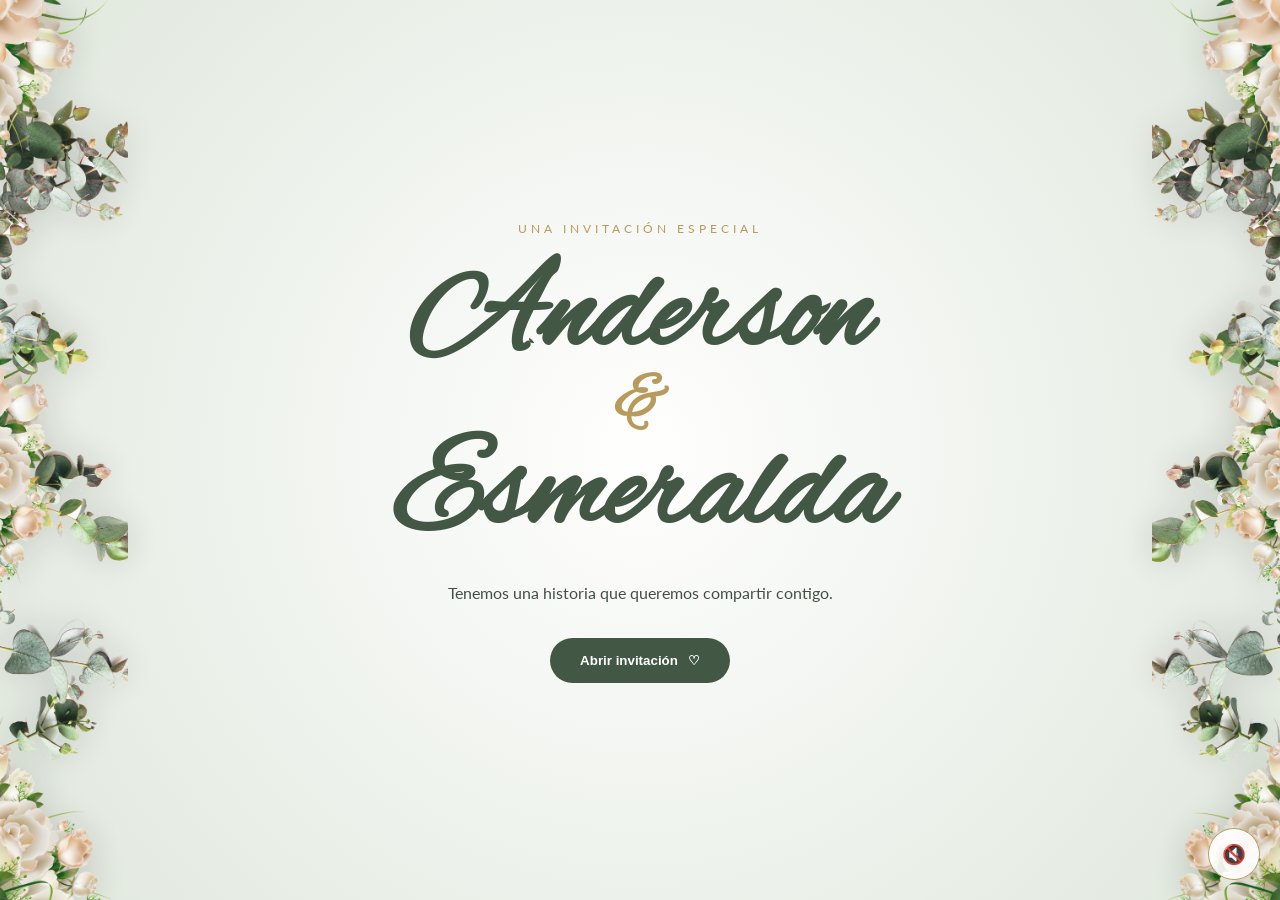
==== commit 4e269ebe: "correciones cambio de boda.html a index para que sea la pagina principan y la pagina index para pagi" ====
--- a/index.html
+++ b/index.html
@@ -2,7 +2,7 @@
 <html lang="es">
 <head>
 <meta charset="UTF-8">
-<meta name="viewport" content="width=device-width, initial-scale=1.0">
+<meta name="viewport" content="width=device-width, initial-scale=1.0, viewport-fit=cover">
 <meta name="theme-color" content="#748b73">
 <meta name="description" content="Invitación de boda de Anderson y Esmeralda">
 <title>Anderson & Esmeralda | Nuestra Boda</title>
@@ -11,158 +11,137 @@
 <link rel="preconnect" href="https://fonts.gstatic.com" crossorigin>
 <link href="https://fonts.googleapis.com/css2?family=Alex+Brush&family=Cormorant+Garamond:wght@400;500;600;700&family=Lato:wght@300;400;700&display=swap" rel="stylesheet">
 <link rel="stylesheet" href="assets/style.css">
+
+<style>
+    /* Estilos exclusivos del ARCHIVO MAESTRO (no se repiten en otras páginas) */
+    html, body {
+        margin: 0;
+        height: 100%;
+        overflow: hidden;
+        background: var(--green-dark);
+    }
+    .frame-stage {
+        position: fixed;
+        inset: 0;
+    }
+    #channel {
+        width: 100%;
+        height: 100%;
+        border: none;
+        display: block;
+        background: var(--cream);
+    }
+    /* Flores globales fijas a los costados, por encima del iframe */
+    .frame-decor {
+        position: fixed;
+        top: 0;
+        height: 100%;
+        width: clamp(50px, 10vw, 150px);
+        z-index: 500;
+        pointer-events: none;
+        object-fit: cover;
+        opacity: 0.9;
+        filter: drop-shadow(0 0 18px rgba(0,0,0,0.15));
+    }
+    .frame-decor.left  { left: 0; }
+    .frame-decor.right { right: 0; }
+
+    /* En pantallas angostas, las flores estorban demasiado: las hacemos más
+       delgadas y más transparentes en vez de quitarlas del todo */
+    @media (max-width: 700px) {
+        .frame-decor { width: clamp(34px, 7vw, 70px); opacity: 0.75; }
+    }
+
+    /* Botón de música del maestro (vive fuera del iframe para no reiniciarse nunca) */
+    .music-button {
+        z-index: 600;
+    }
+
+    /* Pantalla de carga breve mientras arranca el iframe */
+    .frame-loader {
+        position: fixed;
+        inset: 0;
+        z-index: 700;
+        display: flex;
+        align-items: center;
+        justify-content: center;
+        background: var(--cream);
+        font-family: 'Alex Brush', cursive;
+        font-size: 3rem;
+        color: var(--green-dark);
+        transition: opacity 0.6s ease, visibility 0.6s ease;
+    }
+    .frame-loader.hide { opacity: 0; visibility: hidden; }
+</style>
 </head>
 <body>
 
-<main>
+<div id="frameLoader" class="frame-loader">Anderson & Esmeralda</div>
 
-<!-- HERO -->
-<section class="hero" id="heroInicio">
-    <div class="hero-overlay"></div>
+<!-- Flores globales: reemplaza estos archivos por tus imágenes 2.png (izquierda) y 3.png (derecha) -->
+<img src="assets/2.png" alt="" class="frame-decor left">
+<img src="assets/3.png" alt="" class="frame-decor right">
 
-    <div class="floating-petal petal-1">✿</div>
-    <div class="floating-petal petal-2">❀</div>
-    <div class="floating-petal petal-3">✿</div>
-    <div class="floating-petal petal-4">❀</div>
-
-    <div class="hero-content">
-        <p class="eyebrow">CON MUCHO AMOR</p>
-        <h1 class="names">Anderson <span>&</span> Esmeralda</h1>
-        <p class="hero-message">¡Nos casamos!</p>
-        <div class="hero-line"></div>
-        <p class="hero-date">7 de diciembre de 2026</p>
-        <p class="hero-location">Tuluá · Valle del Cauca</p>
-        <a href="#countdown" class="scroll-button">Descubrir nuestra historia ↓</a>
-    </div>
-</section>
-
-<!-- CONTROL DE MÚSICA LOCAL (solo aparece si esta página se abre suelta, sin el maestro) -->
-<button id="musicButton" class="music-button hidden" aria-label="Activar música">🔇</button>
+<!-- Música global: nunca se reinicia porque vive en el maestro, no en el iframe -->
 <audio id="weddingMusic" loop preload="auto">
     <source src="assets/1.mp3" type="audio/mpeg">
 </audio>
 
-<!-- HISTORIA -->
-<section class="story section reveal">
-    <div class="section-decoration">❦</div>
-    <p class="eyebrow">NUESTRA HISTORIA</p>
-    <h2>Dos caminos,<br>un mismo destino</h2>
-    <div class="gold-line"></div>
-    <p class="story-text">Hay momentos que cambian nuestra vida para siempre. Personas que llegan inesperadamente y terminan convirtiéndose en nuestro hogar.</p>
-    <p class="story-text">Hoy queremos celebrar nuestro amor junto a las personas que han formado parte de nuestra historia.</p>
-    <div class="story-photo">
-        <img src="assets/pareja.jpg" alt="Anderson y Esmeralda">
-        <div class="photo-frame"></div>
-    </div>
-</section>
+<button id="musicButton" class="music-button" aria-label="Activar música">🔇</button>
 
-<!-- CUENTA REGRESIVA -->
-<section id="countdown" class="countdown-section section reveal">
-    <p class="eyebrow">FALTA MUY POCO</p>
-    <h2>Nuestro gran día</h2>
-    <div class="gold-line"></div>
-    <div class="countdown">
-        <div class="time-box"><span id="days">00</span><small>Días</small></div>
-        <div class="time-separator">:</div>
-        <div class="time-box"><span id="hours">00</span><small>Horas</small></div>
-        <div class="time-separator">:</div>
-        <div class="time-box"><span id="minutes">00</span><small>Minutos</small></div>
-        <div class="time-separator">:</div>
-        <div class="time-box"><span id="seconds">00</span><small>Segundos</small></div>
-    </div>
-</section>
+<div class="frame-stage">
+    <iframe id="channel" src="inicio.html" title="Anderson & Esmeralda"></iframe>
+</div>
 
-<!-- DETALLES -->
-<section class="details section reveal">
-    <p class="eyebrow">AGENDA</p>
-    <h2>Acompáñanos</h2>
-    <div class="gold-line"></div>
+<script>
+/* =====================================================
+   "TELEVISOR": cambia de canal sin apagar música ni flores
+===================================================== */
+const channel = document.getElementById("channel");
+const loader = document.getElementById("frameLoader");
+const music = document.getElementById("weddingMusic");
+const musicButton = document.getElementById("musicButton");
+let musicPlaying = false;
 
-    <div class="event-grid">
-        <article class="event-card">
-            <div class="event-icon">♡</div>
-            <p class="event-type">CEREMONIA</p>
-            <h3>La Ceremonia</h3>
-            <div class="event-info">
-                <p><strong>5:00 PM</strong></p>
-                <p>Parroquia La Sagrada Familia</p>
-                <p>Barrio Alvernia</p>
-                <p>Tuluá, Valle del Cauca</p>
-            </div>
-            <iframe class="map-embed" src="https://maps.google.com/maps?cid=17780902812501791559&output=embed" loading="lazy" referrerpolicy="no-referrer-when-downgrade" allowfullscreen></iframe>
-            <a href="https://maps.google.com/?cid=17780902812501791559" target="_blank" rel="noopener noreferrer" class="map-button">📍 Ver ubicación</a>
-        </article>
+function iniciarMusica() {
+    music.volume = 0.35;
+    music.play()
+        .then(() => { musicPlaying = true; musicButton.textContent = "🔊"; })
+        .catch(() => { musicPlaying = false; musicButton.textContent = "🔇"; });
+}
 
-        <article class="event-card">
-            <div class="event-icon">♡</div>
-            <p class="event-type">RECEPCIÓN</p>
-            <h3>La Recepción</h3>
-            <div class="event-info">
-                <p><strong>8:00 PM</strong></p>
-                <p>Finca Villa Alana</p>
-                <p>Farfán, Palomestizo<br>Tuluá, Valle del Cauca</p>
-            </div>
-            <iframe class="map-embed" src="https://maps.google.com/maps?cid=12772945322594579210&output=embed" loading="lazy" referrerpolicy="no-referrer-when-downgrade" allowfullscreen></iframe>
-            <a href="https://maps.google.com/?cid=12772945322594579210" target="_blank" rel="noopener noreferrer" class="map-button">📍 Ver ubicación</a>
-        </article>
-    </div>
-</section>
+musicButton.addEventListener("click", () => {
+    if (musicPlaying) {
+        music.pause();
+        musicPlaying = false;
+        musicButton.textContent = "🔇";
+    } else {
+        music.play().then(() => { musicPlaying = true; musicButton.textContent = "🔊"; });
+    }
+});
 
-<!-- DRESS CODE -->
-<section class="dress-code section reveal">
-    <div class="dress-inner">
-        <div class="section-decoration">❦</div>
-        <p class="eyebrow">UN PEQUEÑO DETALLE</p>
-        <h2>Código de vestimenta</h2>
-        <div class="gold-line"></div>
-        <div class="dress-icon">♧</div>
-        <h3>Elegante</h3>
-        <p>Queremos verte celebrar con nosotros luciendo tu mejor versión.</p>
-    </div>
-</section>
+// Oculta el loader la primera vez que el iframe carga contenido
+channel.addEventListener("load", () => {
+    loader.classList.add("hide");
+});
 
-<!-- FOTOS -->
-<section class="photo-invitation section reveal">
-    <div class="photo-card">
-        <div class="photo-card-decoration">✿</div>
-        <p class="eyebrow">NUESTROS RECUERDOS</p>
-        <h2>Tú también haces parte de nuestra historia</h2>
-        <div class="gold-line"></div>
-        <p>Durante la celebración podrás compartir las fotografías que tomes con nosotros.</p>
-        <button class="main-button" onclick="irA('fotos.html')">📸 Compartir fotos</button>
-    </div>
-</section>
+// Escucha mensajes de las páginas hijas (nav.js) para cambiar de canal
+// o reaccionar a eventos (ej: iniciar música cuando el sobre se abre)
+window.addEventListener("message", (event) => {
+    const msg = event.data;
+    if (!msg || typeof msg !== "object") return;
 
-<!-- RSVP -->
-<section class="rsvp section reveal">
-    <div class="rsvp-content">
-        <div class="heart">♥</div>
-        <p class="eyebrow">CONFIRMA TU ASISTENCIA</p>
-        <h2>¿Nos acompañas?</h2>
-        <div class="gold-line"></div>
-        <p>Por favor confirma tu asistencia antes del <strong>15 de octubre de 2026</strong>.</p>
-        <button class="main-button" onclick="irA('buscar.html')">💌 Buscar mi invitación y confirmar</button>
-    </div>
-</section>
+    if (msg.tipo === "boda:nav" && msg.pagina) {
+        channel.src = msg.pagina;
+    }
 
-<!-- COMPARTIR -->
-<section class="share-section">
-    <h2>Comparte nuestra invitación</h2>
-    <p>Ayúdanos a hacer llegar este pequeño pedacito de nuestra historia.</p>
-    <button id="shareButton" class="share-button">🔗 Compartir invitación</button>
-</section>
-
-<footer>
-    <div class="footer-flower">❦</div>
-    <p>Con mucho amor,</p>
-    <h2>Anderson & Esmeralda</h2>
-    <p class="footer-date">7 · 12 · 2026</p>
-</footer>
-
-</main>
-
-<script src="assets/nav.js"></script>
-<script src="assets/script.js"></script>
+    if (msg.tipo === "boda:evento") {
+        if (msg.evento === "iniciarMusica") iniciarMusica();
+        if (msg.evento === "ocultarFlores") document.querySelectorAll(".frame-decor").forEach(d => d.style.opacity = "0");
+        if (msg.evento === "mostrarFlores") document.querySelectorAll(".frame-decor").forEach(d => d.style.opacity = "");
+    }
+});
+</script>
 
 </body>
 </html>
--- a/assets/style.css
+++ b/assets/style.css
@@ -323,39 +323,32 @@
 
 }
 
-
 .main-button:hover {
-
     transform: translateY(-4px);
-
     background: var(--green);
-
     box-shadow:
         0 10px 25px rgba(67,87,69,0.25);
 
 }
-
+.floating-petal img {
+    width: 100%;
+    height: 100%;
+    object-fit: contain;
+    pointer-events: none;
+}
 
 /* =====================================================
    HERO
 ===================================================== */
 
 .hero {
-
     min-height: 100svh;
-
     position: relative;
-
     display: flex;
-
     justify-content: center;
-
     align-items: center;
-
     text-align: center;
-
     overflow: hidden;
-
     color: white;
 
     background:
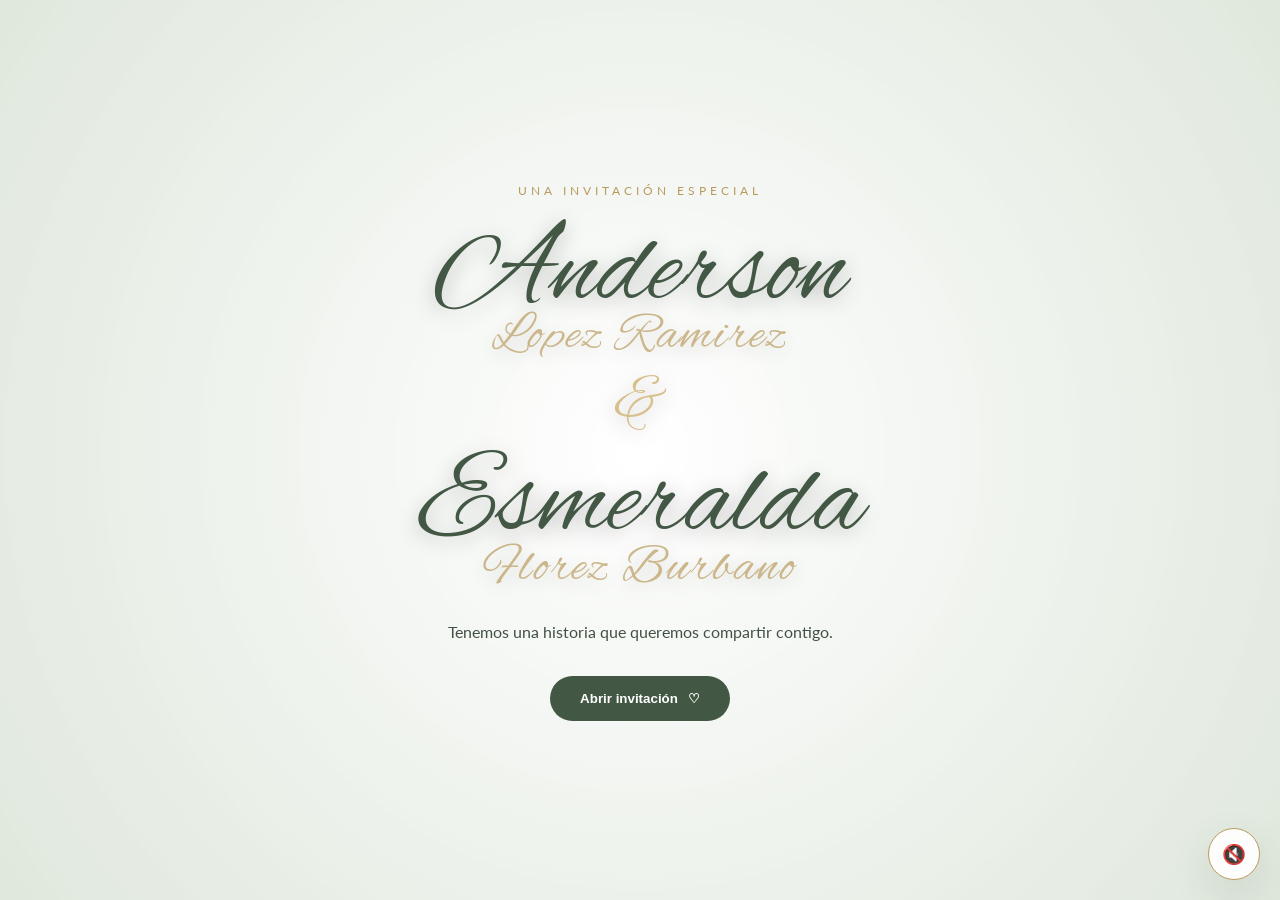
==== commit b646513b: "8 8" ====
--- a/index.html
+++ b/index.html
@@ -31,26 +31,6 @@
         display: block;
         background: var(--cream);
     }
-    /* Flores globales fijas a los costados, por encima del iframe */
-    .frame-decor {
-        position: fixed;
-        top: 0;
-        height: 100%;
-        width: clamp(50px, 10vw, 150px);
-        z-index: 500;
-        pointer-events: none;
-        object-fit: cover;
-        opacity: 0.9;
-        filter: drop-shadow(0 0 18px rgba(0,0,0,0.15));
-    }
-    .frame-decor.left  { left: 0; }
-    .frame-decor.right { right: 0; }
-
-    /* En pantallas angostas, las flores estorban demasiado: las hacemos más
-       delgadas y más transparentes en vez de quitarlas del todo */
-    @media (max-width: 700px) {
-        .frame-decor { width: clamp(34px, 7vw, 70px); opacity: 0.75; }
-    }
 
     /* Botón de música del maestro (vive fuera del iframe para no reiniciarse nunca) */
     .music-button {
@@ -78,10 +58,6 @@
 
 <div id="frameLoader" class="frame-loader">Anderson & Esmeralda</div>
 
-<!-- Flores globales: reemplaza estos archivos por tus imágenes 2.png (izquierda) y 3.png (derecha) -->
-<img src="assets/2.png" alt="" class="frame-decor left">
-<img src="assets/3.png" alt="" class="frame-decor right">
-
 <!-- Música global: nunca se reinicia porque vive en el maestro, no en el iframe -->
 <audio id="weddingMusic" loop preload="auto">
     <source src="assets/1.mp3" type="audio/mpeg">
@@ -95,7 +71,7 @@
 
 <script>
 /* =====================================================
-   "TELEVISOR": cambia de canal sin apagar música ni flores
+   "TELEVISOR": cambia de canal sin apagar música
 ===================================================== */
 const channel = document.getElementById("channel");
 const loader = document.getElementById("frameLoader");
@@ -126,7 +102,6 @@
 });
 
 // Escucha mensajes de las páginas hijas (nav.js) para cambiar de canal
-// o reaccionar a eventos (ej: iniciar música cuando el sobre se abre)
 window.addEventListener("message", (event) => {
     const msg = event.data;
     if (!msg || typeof msg !== "object") return;
@@ -137,11 +112,9 @@
 
     if (msg.tipo === "boda:evento") {
         if (msg.evento === "iniciarMusica") iniciarMusica();
-        if (msg.evento === "ocultarFlores") document.querySelectorAll(".frame-decor").forEach(d => d.style.opacity = "0");
-        if (msg.evento === "mostrarFlores") document.querySelectorAll(".frame-decor").forEach(d => d.style.opacity = "");
     }
 });
 </script>
 
 </body>
-</html>
+</html>
--- a/assets/style.css
+++ b/assets/style.css
@@ -3,7 +3,6 @@
 ===================================================== */
 
 :root {
-
     --green-dark: #435745;
     --green: #748b73;
     --green-light: #aebdaa;
@@ -22,9 +21,7 @@
         0 15px 40px rgba(54, 72, 55, 0.12);
 
     --radius: 22px;
-
-}
-
+}
 
 /* =====================================================
    RESET
@@ -36,16 +33,12 @@
     box-sizing: border-box;
 }
 
-
 html {
     scroll-behavior: smooth;
 }
 
-
 body {
-
     font-family: 'Lato', sans-serif;
-
     background:
         radial-gradient(
             circle at top left,
@@ -57,278 +50,154 @@
     color: var(--text);
 
     overflow-x: hidden;
-
-}
-
-
+}
 img {
     max-width: 100%;
     display: block;
 }
-
-
 button,
 a {
     -webkit-tap-highlight-color: transparent;
 }
-
-
 /* =====================================================
    TIPOGRAFÍA
 ===================================================== */
-
 h1,
 h2,
 h3 {
     font-family: 'Cormorant Garamond', serif;
 }
-
-
 .names,
 .welcome-content h1 {
-
     font-family: 'Alex Brush', cursive;
-
-}
-
-
+}
 h2 {
     font-size: clamp(2.4rem, 5vw, 4rem);
     font-weight: 500;
 }
-
-
 p {
     line-height: 1.8;
 }
-
-
 /* =====================================================
    UTILIDADES
 ===================================================== */
-
 .hidden {
     display: none;
 }
-
-
 .section {
     padding: 110px 20px;
     position: relative;
 }
-
-
 .eyebrow {
-
     font-size: 0.75rem;
-
     letter-spacing: 4px;
-
     text-transform: uppercase;
-
     color: var(--gold);
-
     font-weight: 700;
-
-}
-
-
+}
 .gold-line {
-
     width: 70px;
     height: 2px;
-
     background: var(--gold);
-
     margin: 22px auto 35px;
-
-}
-
-
+}
 .section-decoration {
-
     color: var(--gold);
-
     font-size: 2rem;
-
     margin-bottom: 15px;
 
 }
-
-
 /* =====================================================
    PANTALLA DE BIENVENIDA
 ===================================================== */
-
 .welcome-screen {
-
     position: fixed;
-
     inset: 0;
-
     z-index: 9999;
-
     display: flex;
-
     justify-content: center;
-
     align-items: center;
-
     text-align: center;
-
     background:
-
         radial-gradient(
             circle at center,
             rgba(255,255,255,0.95),
             rgba(223,231,220,0.98)
         );
-
     transition:
         opacity 1s ease,
         visibility 1s ease;
-
-}
-
-
+}
 .welcome-screen.hide {
-
     opacity: 0;
-
     visibility: hidden;
-
-}
-
-
+}
 .welcome-content {
-
     width: min(90%, 600px);
-
     padding: 40px 20px;
-
-}
-
-
+}
 .small-title {
-
     font-size: 0.75rem;
-
     letter-spacing: 4px;
-
     color: var(--gold);
-
-}
-
-
+}
 .welcome-content h1 {
-
     font-size: clamp(4rem, 12vw, 8rem);
-
     line-height: 0.9;
-
     color: var(--green-dark);
-
     margin: 25px 0;
-
-}
-
-
+}
 .welcome-content h1 span {
-
     display: block;
-
     font-size: 0.55em;
-
     color: var(--gold);
-
-}
-
-
+}
 .welcome-content p {
-
     max-width: 450px;
-
     margin: auto;
-
-}
-
-
+}
 .welcome-decoration {
-
-    position: absolute;
-
+    position: absolute;
     font-size: 8rem;
-
     opacity: 0.15;
-
-}
-
-
+}
 .welcome-left {
-
     left: -30px;
     bottom: 30px;
-
     transform: rotate(-30deg);
-
-}
-
-
+}
 .welcome-right {
-
     right: -30px;
     top: 30px;
-
     transform: rotate(30deg);
-
-}
-
-
+}
 /* =====================================================
    BOTÓN PRINCIPAL
 ===================================================== */
-
 .main-button {
-
     display: inline-flex;
-
     align-items: center;
-
     justify-content: center;
-
     gap: 10px;
-
     margin-top: 30px;
-
     padding: 15px 30px;
-
     border: none;
-
     border-radius: 50px;
-
     background: var(--green-dark);
-
     color: white;
-
     text-decoration: none;
-
     font-weight: 700;
-
     cursor: pointer;
-
     transition:
         transform 0.3s ease,
         box-shadow 0.3s ease,
         background 0.3s ease;
-
-}
-
+}
 .main-button:hover {
     transform: translateY(-4px);
     background: var(--green);
     box-shadow:
         0 10px 25px rgba(67,87,69,0.25);
-
 }
 .floating-petal img {
     width: 100%;
@@ -336,11 +205,9 @@
     object-fit: contain;
     pointer-events: none;
 }
-
 /* =====================================================
    HERO
 ===================================================== */
-
 .hero {
     min-height: 100svh;
     position: relative;
@@ -350,236 +217,133 @@
     text-align: center;
     overflow: hidden;
     color: white;
-
     background:
-
         linear-gradient(
             rgba(50, 68, 51, 0.38),
             rgba(50, 68, 51, 0.58)
         ),
-
         url("fondo-boda.jpg")
         center / cover no-repeat;
-
-}
-
-
+}
 .hero::before {
-
     content: "";
-
-    position: absolute;
-
+    position: absolute;
     inset: 20px;
-
     border: 1px solid rgba(255,255,255,0.45);
-
     pointer-events: none;
-
-}
-
-
+}
 .hero-overlay {
-
-    position: absolute;
-
+    position: absolute;
     inset: 0;
-
     background:
         radial-gradient(
             circle,
             transparent 25%,
             rgba(20,40,20,0.3)
         );
-
-}
-
-
+}
 .hero-content {
-
     position: relative;
-
     z-index: 2;
-
     width: min(95%, 900px);
-
     padding: 40px 20px;
-
-}
-
-
+}
 .hero .eyebrow {
-
     color: var(--gold-light);
-
-}
-
-
+}
 .names {
-
-    font-size: clamp(4.5rem, 13vw, 9rem);
-
+    font-size: clamp(5.5rem, 16vw, 11rem); /* Tamaño más grande */
+    color: var(--white);                   /* Color blanco para Anderson y Esmeralda */
     line-height: 0.9;
-
     font-weight: normal;
-
     margin: 25px 0;
-
-    text-shadow:
-        0 5px 20px rgba(0,0,0,0.25);
-
-}
-
-
+    text-shadow: 0 5px 20px rgba(0,0,0,0.25);
+}
 .names span {
-
     display: block;
-
     font-size: 0.5em;
-
-    color: var(--gold-light);
-
-}
-
-
+    color: var(--gold-light);              /* Mantiene el conector '&' en dorado */
+}
 .hero-message {
-
     font-family:
         'Cormorant Garamond',
         serif;
-
     font-size: clamp(1.5rem, 4vw, 2.2rem);
-
     font-style: italic;
-
-}
-
-
+}
 .hero-line {
-
     width: 80px;
-
     height: 1px;
-
     background: var(--gold-light);
-
     margin: 20px auto;
-
-}
-
-
+}
 .hero-date {
-
     font-family:
         'Cormorant Garamond',
         serif;
-
     font-size: 1.7rem;
-
-}
-
-
+}
 .hero-location {
-
     margin-top: 5px;
-
+    margin-bottom: 25px; /* Ajusta este valor si quieres más o menos separación */
     letter-spacing: 2px;
-
-}
-
-
+}
 .scroll-button {
-
     display: inline-block;
-
     margin-top: 35px;
-
     padding: 12px 22px;
-
     color: white;
-
     background: transparent;
-
     border: 1px solid rgba(255,255,255,0.6);
-
     border-radius: 50px;
-
     text-decoration: none;
-
     cursor: pointer;
-
     font: inherit;
-
     transition: 0.3s;
-
-}
-
-
+}
 .scroll-button:hover {
-
     background: rgba(255,255,255,0.15);
-
-}
-
-
+}
 /* =====================================================
    PÉTALOS
 ===================================================== */
-
 .floating-petal {
-
-    position: absolute;
-
-    color: rgba(255,255,255,0.45);
-
-    animation:
-        floatPetal 7s ease-in-out infinite;
-
-}
-
-
+    position: absolute;
+    width: 70px;  /* Ajusta este valor si deseas las flores más grandes o pequeñas */
+    height: 70px;
+    animation: floatPetal 7s ease-in-out infinite;    
+}
 .petal-1 {
     top: 15%;
     left: 10%;
 }
-
-
 .petal-2 {
     top: 30%;
     right: 15%;
     animation-delay: 2s;
 }
-
-
 .petal-3 {
     bottom: 15%;
     left: 18%;
     animation-delay: 4s;
 }
-
-
 .petal-4 {
     bottom: 25%;
     right: 10%;
     animation-delay: 1s;
 }
-
-
 @keyframes floatPetal {
-
     0%,
     100% {
         transform:
             translateY(0)
             rotate(0deg);
     }
-
     50% {
         transform:
             translateY(-25px)
             rotate(15deg);
     }
-
 }
 
 
@@ -588,242 +352,160 @@
 ===================================================== */
 
 .music-button {
-
     position: fixed;
-
     right: 20px;
     bottom: 20px;
-
     z-index: 100;
-
     width: 52px;
     height: 52px;
-
     border-radius: 50%;
-
     border: 1px solid var(--gold);
-
     background:
         rgba(255,255,255,0.9);
-
     box-shadow: var(--shadow);
-
     cursor: pointer;
-
     font-size: 1.2rem;
-
-}
-
+}
 
 /* =====================================================
    HISTORIA
 ===================================================== */
-
 .story {
-
     text-align: center;
-
     max-width: 1000px;
-
     margin: auto;
-
-}
-
-
+}
 .story-text {
-
     max-width: 700px;
-
+    text-align: justify;
     margin: 0 auto 20px;
-
-}
-
-
+}
 .story-photo {
-
     position: relative;
-
     width: min(90%, 500px);
-
     margin: 50px auto 0;
-
-}
-
-
+}
 .story-photo img {
-
     width: 100%;
-
     aspect-ratio: 4 / 5;
-
     object-fit: cover;
-
     border-radius: 200px 200px 20px 20px;
-
     box-shadow: var(--shadow);
-
-}
-
-
+}
 .photo-frame {
-
-    position: absolute;
-
+    position: absolute;
     inset: 12px;
-
     border: 1px solid var(--gold);
-
     border-radius: 190px 190px 15px 15px;
-
     pointer-events: none;
-
-}
-
-
+}
+.names .name-block {
+    display: inline-block;
+    text-align: center;
+}
+
+.names .surname {
+    display: block;
+    font-size: 0.4em;
+    opacity: 0.7; /* Ligera transparencia */
+    font-family: 'Cormorant Garamond', serif;
+    letter-spacing: 2px;
+    margin-top: -8px;
+    font-weight: 400;
+}
+/* Contenedor individual de cada nombre con su apellido */
+.names .name-block {
+    display: inline-flex;
+    flex-direction: column;
+    align-items: center; /* Alinea el apellido a la derecha con respecto al nombre */
+    vertical-align: middle;
+}
+
+/* Estilo para los apellidos */
+.names .surname {
+    font-family: inherit; /* Conserva exactamente la misma tipografía/letra del nombre */
+    font-size: 0.45em;    /* Tamaño proporcional más pequeño que el nombre principal */
+    text-align: right;    /* Alineación de texto a la derecha */
+    opacity: 0.7;         /* Ligera transparencia (ajustable entre 0.5 y 0.8) */
+    margin-top: -12px;    /* Ajuste de margen para que quede pegado debajo del nombre */
+    font-weight: normal;  /* Mantiene el grosor suave de la tipografía */
+}
 /* =====================================================
    CUENTA REGRESIVA
 ===================================================== */
-
 .countdown-section {
-
     background:
         linear-gradient(
             135deg,
             var(--green-dark),
             var(--green)
         );
-
     color: white;
-
     text-align: center;
-
-}
-
-
+}
 .countdown-section .eyebrow {
     color: var(--gold-light);
 }
-
-
 .countdown {
-
     display: flex;
-
     justify-content: center;
-
     align-items: center;
-
     gap: clamp(8px, 3vw, 30px);
-
     margin-top: 40px;
-
-}
-
+}
 
 .time-box {
-
     min-width: 90px;
-
-}
-
-
+}
 .time-box span {
-
     display: block;
-
     font-family:
         'Cormorant Garamond',
         serif;
-
     font-size: clamp(2.5rem, 8vw, 5rem);
-
     line-height: 1;
-
-}
-
-
+}
 .time-box small {
-
     display: block;
-
     margin-top: 10px;
-
     text-transform: uppercase;
-
     letter-spacing: 2px;
-
     font-size: 0.65rem;
-
-}
-
-
+}
 .time-separator {
-
     font-size: 2rem;
-
     color: var(--gold-light);
-
-}
-
-
+}
 /* =====================================================
    EVENTOS
 ===================================================== */
-
 .details {
-
     text-align: center;
-
     background: var(--cream);
-
-}
-
-
+}
 .event-grid {
-
     max-width: 1100px;
-
     margin: 50px auto 0;
-
     display: grid;
-
     grid-template-columns:
         repeat(2, minmax(0, 1fr));
-
     gap: 35px;
-
-}
-
-
+}
 .event-card {
-
     background: white;
-
     padding: 40px;
-
     border-radius: var(--radius);
-
     box-shadow: var(--shadow);
-
     position: relative;
-
     overflow: hidden;
-
-}
-
-
+}
 .event-card::before {
-
     content: "";
-
-    position: absolute;
-
+    position: absolute;
     top: 0;
     left: 0;
     right: 0;
-
     height: 5px;
-
     background:
         linear-gradient(
             90deg,
@@ -831,432 +513,224 @@
             var(--gold),
             var(--green)
         );
-
 }
 
 
 .event-icon {
-
     width: 60px;
     height: 60px;
-
     display: grid;
-
     place-items: center;
-
     margin: auto;
-
     border-radius: 50%;
-
     background: var(--green-soft);
-
     color: var(--green-dark);
-
     font-size: 1.5rem;
-
-}
-
-
+}
 .event-type {
-
     margin-top: 20px;
-
     font-size: 0.7rem;
-
     letter-spacing: 3px;
-
     color: var(--gold);
-
-}
-
-
+}
 .event-card h3 {
-
     font-size: 2.5rem;
-
     margin: 10px 0 20px;
-
-}
-
-
+}
 .event-info p {
-
     margin: 7px 0;
-
-}
-
+}
 
 /* =====================================================
    MAPA DE GOOGLE MAPS (IFRAME)
 ===================================================== */
-
 .map-embed {
-
     /* Iframe real de Google Maps, responsivo */
-
     width: 100%;
-
     height: 210px;
-
     margin: 30px 0 20px;
-
     border: none;
-
     border-radius: 15px;
-
     display: block;
-
-}
-
-
+}
 .map-button {
-
     display: inline-block;
-
     padding: 11px 22px;
-
     border: 1px solid var(--green);
-
     color: var(--green-dark);
-
     border-radius: 30px;
-
     text-decoration: none;
-
     font-weight: 700;
-
     transition: 0.3s;
-
-}
-
-
+}
 .map-button:hover {
-
     background: var(--green-dark);
-
     color: white;
-
-}
-
-
+}
 /* =====================================================
    DRESS CODE
 ===================================================== */
-
 .dress-code {
-
     text-align: center;
-
     background:
-
         linear-gradient(
             rgba(223,231,220,0.9),
             rgba(223,231,220,0.9)
         );
-
-}
-
-
+}
 .dress-inner {
-
     max-width: 700px;
-
     margin: auto;
-
-}
-
-
+}
 .dress-icon {
-
     font-size: 3rem;
-
     color: var(--gold);
-
     margin: 20px;
-
-}
-
-
+}
 .dress-inner h3 {
-
     font-size: 2.5rem;
-
-}
-
+}
 
 /* =====================================================
    FOTO INVITACIÓN
 ===================================================== */
-
 .photo-invitation {
-
     background:
         radial-gradient(
             circle at center,
             white,
             var(--cream)
         );
-
     text-align: center;
-
-}
-
-
+}
 .photo-card {
-
     max-width: 800px;
-
     margin: auto;
-
     padding: 70px 30px;
-
     background: white;
-
     border-radius: 30px;
-
     box-shadow: var(--shadow);
-
     position: relative;
-
     overflow: hidden;
-
-}
-
-
+}
 .photo-card::before,
 .photo-card::after {
-
     content: "✿";
-
-    position: absolute;
-
+    position: absolute;
     color: var(--green-light);
-
     font-size: 7rem;
-
     opacity: 0.3;
-
-}
-
-
+}
 .photo-card::before {
-
     left: -30px;
     top: -20px;
-
-}
-
-
+}
 .photo-card::after {
-
     right: -30px;
     bottom: -20px;
-
-}
-
-
+}
 .photo-card h2 {
-
     max-width: 650px;
-
     margin: auto;
-
-}
-
-
+}
 /* =====================================================
    RSVP
 ===================================================== */
-
 .rsvp {
-
     background:
         linear-gradient(
             135deg,
             #354735,
             #566c55
         );
-
     color: white;
-
     text-align: center;
-
-}
-
-
+}
 .rsvp-content {
-
     max-width: 700px;
-
     margin: auto;
-
-}
-
-
+}
 .rsvp .eyebrow {
-
     color: var(--gold-light);
-
-}
-
-
+}
 .heart {
-
     color: var(--gold-light);
-
     font-size: 2rem;
-
     margin-bottom: 15px;
-
-}
-
-
+}
 .whatsapp-button {
-
     display: inline-flex;
-
     align-items: center;
-
     gap: 10px;
-
     margin-top: 30px;
-
     padding: 16px 28px;
-
     background: #25D366;
-
     color: white;
-
     border-radius: 50px;
-
     text-decoration: none;
-
     font-weight: 700;
-
     transition: 0.3s;
-
-}
-
-
+}
 .whatsapp-button:hover {
-
     transform: translateY(-3px);
-
     box-shadow:
         0 10px 25px
         rgba(0,0,0,0.25);
-
-}
-
-
+}
 /* =====================================================
    COMPARTIR
 ===================================================== */
-
 .share-section {
-
     text-align: center;
-
     padding: 70px 20px;
-
-}
-
-
+}
 .share-section h2 {
-
     font-size: 2.3rem;
-
-}
-
-
+}
 .share-button {
-
     margin-top: 25px;
-
     border: 1px solid var(--green);
-
     background: transparent;
-
     color: var(--green-dark);
-
     border-radius: 50px;
-
     padding: 13px 25px;
-
     cursor: pointer;
-
     font-weight: 700;
-
-}
-
-
+}
 /* =====================================================
    FOOTER
 ===================================================== */
-
 footer {
-
     text-align: center;
-
     padding: 70px 20px;
-
     background: var(--cream-dark);
-
-}
-
-
+}
 .footer-flower {
-
     font-size: 2rem;
-
     color: var(--gold);
-
-}
-
-
+}
 footer h2 {
-
     font-family: 'Alex Brush', cursive;
-
     font-size: 4rem;
-
     color: var(--green-dark);
-
-}
-
-
+}
 .footer-date {
-
     letter-spacing: 4px;
-
     color: var(--gold);
-
-}
-
-
+}
 /* =====================================================
    ANIMACIONES SCROLL
 ===================================================== */
-
 .reveal {
-
     opacity: 0;
-
     transform: translateY(40px);
-
     transition:
         opacity 1s ease,
         transform 1s ease;
-
-}
-
-
+}
 .reveal.visible {
-
     opacity: 1;
-
     transform: translateY(0);
-
 }
 
 
@@ -1280,16 +754,17 @@
 .envelope-container.active {
     opacity: 1;
     visibility: visible;
-    pointer-events: auto; 
+    pointer-events: auto;
 }
 
 .envelope {
     width: min(85vw, 450px);
     height: min(55vw, 300px);
     position: relative;
-    perspective: 1200px; /* Importante para el efecto 3D al abrir */
+    perspective: 1200px;
     cursor: pointer;
     transition: transform 0.3s ease;
+    filter: drop-shadow(0 25px 45px rgba(20, 30, 20, 0.35));
 }
 
 .envelope:hover {
@@ -1299,15 +774,41 @@
 .envelope-part {
     position: absolute;
     inset: 0;
-    border-radius: 4px;
-}
-
-/* Capas del sobre ordenadas */
-.envelope-back { z-index: 1; background: var(--cream-dark); box-shadow: var(--shadow); }
-
-.envelope-left { z-index: 3; background: var(--cream); clip-path: polygon(0 0, 50% 50%, 0 100%); }
-.envelope-right { z-index: 3; background: var(--cream); clip-path: polygon(100% 0, 50% 50%, 100% 100%); }
-.envelope-bottom { z-index: 4; background: var(--cream-dark); clip-path: polygon(0 100%, 50% 50%, 100% 100%); }
+    border-radius: 6px;
+}
+
+/* Capas del sobre — cada una con su propio tono y una
+   línea de borde translúcida que marca el pliegue */
+
+.envelope-back {
+    z-index: 1;
+    background: linear-gradient(155deg, var(--green) 0%, var(--green-dark) 65%, #2f3f30 100%);
+    border: 1px solid rgba(255, 255, 255, 0.08);
+    box-shadow:
+        inset 0 0 0 1px rgba(255, 255, 255, 0.04),
+        var(--shadow);
+}
+
+.envelope-left {
+    z-index: 3;
+    background: linear-gradient(115deg, #566a55 0%, var(--green-dark) 100%);
+    clip-path: polygon(0 0, 50% 50%, 0 100%);
+    border: 1px solid rgba(255, 255, 255, 0.12);
+}
+
+.envelope-right {
+    z-index: 3;
+    background: linear-gradient(245deg, #566a55 0%, var(--green-dark) 100%);
+    clip-path: polygon(100% 0, 50% 50%, 100% 100%);
+    border: 1px solid rgba(255, 255, 255, 0.12);
+}
+
+.envelope-bottom {
+    z-index: 4;
+    background: linear-gradient(0deg, #2b3a2c 0%, var(--green-dark) 100%);
+    clip-path: polygon(0 100%, 50% 50%, 100% 100%);
+    border: 1px solid rgba(255, 255, 255, 0.08);
+}
 
 /* La carta adentro */
 .envelope-letter {
@@ -1316,9 +817,9 @@
     left: 5%;
     width: 90%;
     height: 95%;
-    background: var(--white);
+    background: linear-gradient(160deg, var(--white) 0%, var(--cream) 100%);
     border-radius: 5px;
-    z-index: 2; /* Encima del fondo, debajo de las solapas frontales */
+    z-index: 2;
     display: flex;
     justify-content: center;
     align-items: center;
@@ -1326,53 +827,87 @@
     color: var(--green-dark);
     font-size: 1.5rem;
     font-style: italic;
-    box-shadow: 0 0 15px rgba(0,0,0,0.1);
-    transition: transform 0.8s ease 0.6s; /* Sale un poco después de que la solapa se levanta */
-}
-
-/* Solapa superior */
+    letter-spacing: 0.5px;
+    box-shadow:
+        0 0 0 1px rgba(184, 154, 93, 0.25) inset,
+        0 8px 25px rgba(0, 0, 0, 0.15);
+    transition: transform 0.8s ease 0.6s;
+}
+
+/* Solapa superior — el pliegue más visible */
 .envelope-flap {
     position: absolute;
-    top: 0; 
-    left: 0; 
-    right: 0; 
+    top: 0;
+    left: 0;
+    right: 0;
     height: 60%;
-    background: var(--cream);
+    background: linear-gradient(165deg, var(--green) 0%, var(--green-dark) 80%);
     clip-path: polygon(0 0, 100% 0, 50% 100%);
-    transform-origin: top; /* Gira desde arriba */
+    border: 1px solid rgba(255, 255, 255, 0.15);
+    transform-origin: top;
     z-index: 5;
     transition: transform 0.8s cubic-bezier(0.4, 0, 0.2, 1);
 }
 
-/* Sello A & E (Arreglado) */
+/* Línea de luz que marca el pliegue, como en un sobre real */
+.envelope-flap::after {
+    content: "";
+    position: absolute;
+    inset: 0;
+    clip-path: polygon(0 0, 100% 0, 50% 100%);
+    background: linear-gradient(165deg, rgba(215, 192, 139, 0.35), transparent 45%);
+    pointer-events: none;
+}
+
+/* Sello de cera A & E — con relieve real de bronce */
 .envelope-stamp {
     position: absolute;
     top: 55%;
     left: 50%;
     transform: translate(-50%, -50%);
-    width: 100px; /* Más ancho */
-    height: 100px; /* Más alto */
-    background: var(--gold);
-    color: var(--white);
+    width: 100px;
+    height: 100px;
+    background: radial-gradient(circle at 32% 28%, #e7cd9a 0%, #b89a5d 32%, #8a6a37 68%, #5f451f 100%);
+    color: #2c1f0f;
     border-radius: 50%;
     display: flex;
     justify-content: center;
     align-items: center;
     font-family: 'Alex Brush', cursive;
     font-size: 1.8rem;
-    white-space: nowrap; /* EVITA QUE SE BAJE DE LÍNEA */
-    border: 2px dashed rgba(255,255,255,0.4);
-    z-index: 6; 
-    animation: pulseStamp 2s infinite; 
+    white-space: nowrap;
+    border: none;
+    box-shadow:
+        0 0 0 3px rgba(94, 68, 30, 0.5),
+        0 0 0 5px rgba(231, 205, 154, 0.25),
+        inset 0 3px 6px rgba(255, 246, 224, 0.55),
+        inset 0 -6px 10px rgba(50, 33, 12, 0.55),
+        0 10px 22px rgba(0, 0, 0, 0.45);
+    text-shadow: 0 1px 0 rgba(255, 245, 220, 0.5);
+    z-index: 6;
+    animation: pulseStamp 2s infinite;
     transition: transform 0.4s ease, opacity 0.4s ease;
 }
-
 @keyframes pulseStamp {
-    0% { box-shadow: 0 0 0 0 rgba(184, 154, 93, 0.7); }
-    70% { box-shadow: 0 0 0 15px rgba(184, 154, 93, 0); }
-    100% { box-shadow: 0 0 0 0 rgba(184, 154, 93, 0); }
-}
-
+    0% { box-shadow:
+            0 0 0 3px rgba(94, 68, 30, 0.5),
+            0 0 0 5px rgba(231, 205, 154, 0.25),
+            inset 0 3px 6px rgba(255, 246, 224, 0.55),
+            inset 0 -6px 10px rgba(50, 33, 12, 0.55),
+            0 0 0 0 rgba(184, 154, 93, 0.55); }
+    70% { box-shadow:
+            0 0 0 3px rgba(94, 68, 30, 0.5),
+            0 0 0 5px rgba(231, 205, 154, 0.25),
+            inset 0 3px 6px rgba(255, 246, 224, 0.55),
+            inset 0 -6px 10px rgba(50, 33, 12, 0.55),
+            0 0 0 16px rgba(184, 154, 93, 0); }
+    100% { box-shadow:
+            0 0 0 3px rgba(94, 68, 30, 0.5),
+            0 0 0 5px rgba(231, 205, 154, 0.25),
+            inset 0 3px 6px rgba(255, 246, 224, 0.55),
+            inset 0 -6px 10px rgba(50, 33, 12, 0.55),
+            0 0 0 0 rgba(184, 154, 93, 0); }
+}
 /* Texto de pista */
 .envelope-hint {
     margin-top: 40px;
@@ -1383,192 +918,108 @@
     opacity: 0;
     transition: opacity 0.5s ease;
 }
-
 .envelope-container.active .envelope-hint { opacity: 1; transition-delay: 0.6s; }
 .envelope-container.opening .envelope-hint { opacity: 0; }
-
 /* ====================================
-   LA MAGIA (CLASES DINÁMICAS) 
+   LA MAGIA (CLASES DINÁMICAS)
 ==================================== */
-
-/* 1. El sello estalla ligeramente y desaparece */
 .envelope.animate .envelope-stamp {
     opacity: 0;
     transform: translate(-50%, -50%) scale(1.5);
 }
-
-/* 2. La solapa rota hacia atrás en 3D */
 .envelope.animate .envelope-flap {
     transform: rotateX(180deg);
-    z-index: 1; /* Se esconde atrás para dejar salir la carta */
-}
-
-/* 3. La carta se asoma hacia arriba */
+    z-index: 1;
+}
 .envelope.animate .envelope-letter {
     transform: translateY(-50px);
 }
-
-/* 4. Todo el sobre hace zoom hacia la pantalla */
 .envelope.animate {
-    animation: zoomEnvelope 1.2s forwards cubic-bezier(0.5, 0, 0.2, 1) 1.8s; /* Inicia a los 1.8s */
-}
-
+    animation: zoomEnvelope 1.2s forwards cubic-bezier(0.5, 0, 0.2, 1) 1.8s;
+}
 @keyframes zoomEnvelope {
     0% { transform: translateY(-5px) scale(1); opacity: 1; }
     100% { transform: translateY(-5px) scale(6); opacity: 0; }
 }
 
 
+
 /* =====================================================
    TABLET
 ===================================================== */
-
 @media (max-width: 800px) {
-
     .event-grid {
-
         grid-template-columns: 1fr;
-
         max-width: 600px;
-
-    }
-
-}
-
-
+    }
+}
 /* =====================================================
    CELULARES
 ===================================================== */
-
 @media (max-width: 600px) {
-
     .section {
-
         padding: 80px 18px;
-
-    }
-
-
+    }
     .hero::before {
-
         inset: 10px;
-
-    }
-
-
+    }
     .names {
-
         font-size: clamp(4rem, 20vw, 6rem);
-
-    }
-
-
+    }
     .hero-date {
-
         font-size: 1.4rem;
-
-    }
-
-
+    }
     .countdown {
-
         gap: 4px;
-
-    }
-
-
+    }
     .time-box {
-
         min-width: 62px;
-
-    }
-
-
+    }
     .time-box span {
-
         font-size: 2.3rem;
-
-    }
-
-
+    }
     .time-box small {
-
         font-size: 0.52rem;
-
         letter-spacing: 1px;
-
-    }
-
-
+    }
     .time-separator {
-
         font-size: 1.3rem;
-
-    }
-
-
+    }
     .event-card {
-
         padding: 30px 20px;
-
-    }
-
-
+    }
     .event-card h3 {
-
         font-size: 2.2rem;
-
-    }
-
-
+    }
     .map-embed {
-
         height: 180px;
-
-    }
-
-
+    }
     .welcome-content h1 {
-
-        font-size: 5rem;
-
-    }
-
-
+        font-size: clamp(5.5rem, 16vw, 11rem); /* Tamaño aumentado */
+        line-height: 0.9;
+        color: var(--green-dark); /* Verde oscuro */
+        margin: 25px 0;
+    }
     footer h2 {
-
         font-size: 3.2rem;
-
-    }
-
-}
-
-
+    }
+}
 /* =====================================================
    REDUCIR MOVIMIENTO
 ===================================================== */
-
 @media (prefers-reduced-motion: reduce) {
-
     *,
     *::before,
     *::after {
-
         animation-duration: 0.01ms !important;
-
         animation-iteration-count: 1 !important;
-
         scroll-behavior: auto !important;
-
         transition-duration: 0.01ms !important;
-
-    }
-
+    }
 }
 /* =====================================================
    ESTILOS EXCLUSIVOS PARA FOTOS.HTML
 ===================================================== */
-
 /* Campo de nombre */
 .input-name {
     width: 100%;
@@ -1584,11 +1035,9 @@
     outline: none;
     transition: border-color 0.3s;
 }
-
 .input-name:focus {
     border-color: var(--green-dark);
 }
-
 /* Grid Responsivo de la Galería */
 .gallery-grid {
     display: grid;
@@ -1598,7 +1047,6 @@
     margin: 50px auto 0;
     padding: 0 20px;
 }
-
 /* Tarjeta de foto individual */
 .photo-card-item {
     background: white;
@@ -1611,18 +1059,15 @@
     gap: 15px;
     transition: transform 0.3s ease;
 }
-
 .photo-card-item:hover {
     transform: translateY(-5px);
 }
-
 .photo-card-item img {
     width: 100%;
     height: 300px;
     object-fit: cover;
     border-radius: 12px;
 }
-
 .photo-author {
     font-size: 1.1rem;
     color: var(--green-dark);
@@ -1642,16 +1087,21 @@
     pointer-events: none;
     z-index: 1;
 }
-
 .drift-petal {
     position: absolute;
     top: -10%;
-    color: rgba(255, 255, 255, 0.55);
+    width: 30px;  /* Ancho de los pétalos al caer */
+    height: 30px; /* Alto de los pétalos al caer */
+    pointer-events: none;
     animation-name: driftDown;
     animation-timing-function: ease-in-out;
     animation-iteration-count: infinite;
 }
-
+.drift-petal img {
+    width: 100%;
+    height: 100%;
+    object-fit: contain;
+}
 /* Variante para usar sobre fondos claros (fuera del hero) */
 .section .drift-petal,
 .dress-code .drift-petal {
@@ -1681,24 +1131,20 @@
         linear-gradient(rgba(50, 68, 51, 0.55), rgba(50, 68, 51, 0.72)),
         url("fondo-boda.jpg") center / cover no-repeat;
 }
-
 .search-form {
     display: flex;
     flex-direction: column;
     align-items: center;
     margin-top: 20px;
 }
-
 .input-name--dark {
     background: rgba(255, 255, 255, 0.94);
 }
-
 .search-status {
     margin-top: 20px;
     font-weight: 700;
     min-height: 1.4em;
 }
-
 .results-list {
     display: flex;
     flex-direction: column;
@@ -1706,7 +1152,6 @@
     margin-top: 15px;
     width: 100%;
 }
-
 .result-item {
     display: flex;
     flex-direction: column;
@@ -1722,29 +1167,30 @@
     color: var(--text);
     transition: transform 0.25s ease, box-shadow 0.25s ease;
 }
-
 .result-item strong {
     font-family: 'Cormorant Garamond', serif;
     font-size: 1.3rem;
     color: var(--green-dark);
 }
-
 .result-item span {
     font-size: 0.8rem;
     color: var(--gold);
     letter-spacing: 1px;
 }
-
 .result-item:hover {
     transform: translateY(-3px);
     box-shadow: 0 10px 25px rgba(0, 0, 0, 0.2);
 }
-
 /* =====================================================
    TARJETA DE INVITACIÓN PERSONALIZADA (invitacion.html)
 ===================================================== */
+/* Asegura que cualquier elemento con .hidden desaparezca por completo */
+.hidden {
+    display: none !important;
+}
 .invite-card {
-    background: white;
+    background: linear-gradient(rgba(255, 255, 255, 0.15), rgba(255, 255, 255, 0.15)), 
+                url('fondo.jpg') center/cover no-repeat;
     color: var(--text);
     border-radius: 26px;
     padding: 50px 30px;
@@ -1752,23 +1198,40 @@
     position: relative;
     overflow: hidden;
     text-align: center;
-    isolation: isolate; /* asegura que la decoración quede anclada a esta tarjeta */
-}
-
+    isolation: isolate;
+    border: 1px solid rgba(184, 154, 93, 0.3);
+}
+/* Estilo ajustado para el texto "INVITACIÓN PARA" */
+.invite-card .eyebrow {
+    font-size: 1.15rem;        /* Tamaño más grande (antes era 0.75rem) */
+    color: #8a6a37;;  /* Verde oscuro principal de tu paleta (#435745) */
+    font-weight: 700;
+    letter-spacing: 3px;
+    margin-bottom: 8px;
+}
+/* Decoración de la flor centrada en el flujo del contenido */
 .invite-card-decoration {
-    position: absolute;
-    top: -20px;
-    left: -10px;
-    font-size: 6rem;
-    color: var(--green-soft);
-    z-index: 0;
-}
-
+    position: relative;
+    top: auto;
+    left: auto;
+    display: flex;
+    justify-content: center;
+    align-items: center;
+    margin: 12px 0;
+    z-index: 1;
+    pointer-events: none;
+}
+
+.flor-responsiva {
+    width: clamp(60px, 12vw, 95px); 
+    height: auto;
+    display: block;
+    object-fit: contain;
+}
 .invite-card > * {
     position: relative;
     z-index: 1;
 }
-
 .invite-names {
     font-family: 'Alex Brush', cursive;
     font-size: clamp(2.2rem, 8vw, 3.4rem);
@@ -1776,7 +1239,6 @@
     line-height: 1.15;
     margin-top: 10px;
 }
-
 .invite-sub {
     font-family: 'Cormorant Garamond', serif;
     font-style: italic;
@@ -1784,18 +1246,15 @@
     color: var(--gold);
     margin-top: -6px;
 }
-
 .invite-detalle p {
     font-size: 1.15rem;
     margin: 6px 0;
 }
-
 .invite-detalle strong {
     color: var(--green-dark);
     font-family: 'Cormorant Garamond', serif;
     font-size: 1.4rem;
 }
-
 .invite-fecha {
     margin-top: 18px;
     font-size: 0.85rem;
@@ -1803,7 +1262,6 @@
     color: var(--gold);
     text-transform: uppercase;
 }
-
 .rsvp-inline-buttons {
     display: flex;
     flex-wrap: wrap;
@@ -1811,24 +1269,77 @@
     gap: 14px;
     margin-top: 30px;
 }
-
 .main-button--outline {
     background: transparent;
     color: var(--green-dark);
     border: 1.5px solid var(--green-dark);
 }
-
 .main-button--outline:hover {
     background: var(--green-dark);
     color: white;
 }
-
 .invite-confirmado {
     margin-top: 25px;
     font-family: 'Cormorant Garamond', serif;
     font-style: italic;
     font-size: 1.3rem;
     color: var(--green-dark);
+}
+/* Texto "INVITACIÓN PARA" más grande */
+.invite-label {
+    font-size: 1.25rem !important;
+    letter-spacing: 3px;
+    margin-bottom: 5px;
+    text-transform: uppercase;
+}
+
+/* Flor centrada entre el título y los nombres */
+.flor-contenedor-centro {
+    display: flex;
+    justify-content: center;
+    align-items: center;
+    margin: 8px 0;
+}
+
+.flor-responsiva-centro {
+    width: clamp(80px, 18vw, 130px);
+    height: auto;
+    object-fit: contain;
+}
+
+/* Ceremonia y Recepción en 2 columnas (Lado a lado) */
+.invite-detalles-evento {
+    display: flex;
+    flex-direction: row;
+    justify-content: space-around;
+    align-items: flex-start;
+    gap: 20px;
+    margin: 25px 0 15px;
+    padding: 20px 15px;
+    background: rgba(255, 255, 255, 0.65);
+    border-radius: 16px;
+    border: 1px dashed var(--gold, #b89a5d);
+}
+
+.evento-bloque {
+    flex: 1;
+    text-align: center;
+}
+
+.evento-titulo {
+    font-family: 'Cormorant Garamond', serif;
+    font-size: 1.4rem;
+    color: var(--green-dark, #2b4236);
+    margin-bottom: 8px;
+    letter-spacing: 1px;
+}
+
+/* Ajuste automático para pantallas móviles muy angostas */
+@media (max-width: 480px) {
+    .invite-detalles-evento {
+        flex-direction: column;
+        gap: 15px;
+    }
 }
 
 /* =====================================================
@@ -1848,12 +1359,10 @@
     transition: opacity 0.35s ease, visibility 0.35s ease;
     padding: 30px 20px;
 }
-
 .lightbox.active {
     opacity: 1;
     visibility: visible;
 }
-
 .lightbox img {
     max-width: min(92vw, 900px);
     max-height: 70svh;
@@ -1861,7 +1370,6 @@
     border-radius: 10px;
     box-shadow: 0 20px 60px rgba(0, 0, 0, 0.5);
 }
-
 .lightbox-close {
     position: absolute;
     top: 18px;
@@ -1876,7 +1384,6 @@
     cursor: pointer;
     z-index: 2;
 }
-
 .lightbox-arrow {
     position: absolute;
     top: 50%;
@@ -1892,10 +1399,8 @@
     display: grid;
     place-items: center;
 }
-
 .lightbox-prev { left: 14px; }
 .lightbox-next { right: 14px; }
-
 .lightbox-footer {
     margin-top: 20px;
     display: flex;
@@ -1903,15 +1408,225 @@
     align-items: center;
     gap: 6px;
 }
-
 .lightbox-footer p {
     color: white;
     font-family: 'Cormorant Garamond', serif;
     font-style: italic;
 }
-
 @media (max-width: 600px) {
     .lightbox-arrow { width: 40px; height: 40px; font-size: 1.4rem; }
     .lightbox-prev { left: 6px; }
     .lightbox-next { right: 6px; }
 }
+/* PÉTALOS EN TODA LA PANTALLA */
+.petal-layer--global {
+    position: fixed;
+    inset: 0;
+    pointer-events: none;
+    z-index: 99;
+    overflow: hidden;
+}
+/* =====================================================
+   AJUSTE DE COLORES Y TAMAÑOS EN NOMBRES Y APELLIDOS
+===================================================== */
+
+/* 1. PANTALLA DE BIENVENIDA */
+.welcome-content .name-block {
+    color: var(--green-dark) !important; /* Nombres en verde oscuro */
+    font-size: clamp(5rem, 9vw, 9rem);
+}
+.welcome-content .surname {
+    color: var(--gold) !important;       /* Apellidos en dorado */
+}
+
+/* 2. SECCIÓN PRINCIPAL HERO */
+.hero .name-block {
+    color: var(--white) !important;      /* Nombres en blanco */
+    font-size: clamp(5rem, 9vw, 9rem);
+}
+.hero .surname {
+    color: var(--gold-light) !important; /* Apellidos en dorado claro */
+}
+
+/* 3. CONECTOR '&' EN DORADO */
+.hero .names > span:not(.name-block),
+.welcome-content h1 > span:not(.name-block) {
+    color: var(--gold-light) !important;
+}
+/* =====================================================
+   ESPACIADO SIMÉTRICO EN EL CONECTOR '&'
+===================================================== */
+
+.names > span:not(.name-block),
+.welcome-content h1 > span:not(.name-block) {
+    margin-top: 15px;    /* Separa 'Lopez Ramirez' del '&' */
+    margin-bottom: 15px; /* Mantiene la misma distancia hacia 'Esmeralda' */
+}
+/* Contenedor principal con fondo personalizado */
+.tarjeta-invitacion {
+    background: linear-gradient(rgba(255, 255, 255, 0.88), rgba(255, 255, 255, 0.88)), 
+                url('fondo.jpg') center/cover no-repeat;
+    border-radius: 24px;
+    padding: 35px 25px;
+    box-shadow: 0 10px 30px rgba(0, 0, 0, 0.12);
+    text-align: center;
+    border: 1px solid rgba(212, 175, 55, 0.3);
+    max-width: 450px;
+    margin: 0 auto;
+}
+
+/* Tipografía y textos de la invitación */
+.invitacion-titulo {
+    font-size: 13px;
+    letter-spacing: 2px;
+    color: #b89756;
+    text-transform: uppercase;
+    font-weight: 600;
+}
+
+.invitacion-nombres {
+    font-family: 'Great Vibes', 'Playfair Display', cursive, serif;
+    font-size: 32px;
+    color: #2d4030;
+    margin: 15px 0;
+}
+
+.invitacion-pases {
+    font-size: 16px;
+    color: #4a4a4a;
+    margin: 12px 0;
+    font-weight: 500;
+}
+/* =====================================================
+   ESTILOS FLOR Y DETALLES DE EVENTO
+===================================================== */
+.invite-detalles-evento {
+    margin: 25px 0 15px;
+    padding: 20px;
+    background: rgba(255, 255, 255, 0.65);
+    border-radius: 16px;
+    border: 1px dashed var(--gold);
+}
+
+.evento-titulo {
+    font-family: 'Cormorant Garamond', serif;
+    font-size: 1.5rem;
+    color: var(--green-dark);
+    margin-bottom: 6px;
+}
+
+.evento-bloque p {
+    font-size: 0.95rem;
+    margin: 3px 0;
+    color: var(--text);
+}
+
+/* Florez sobre la sesion Posicionamiento para la sección contenedora */
+.hero, section {
+    position: relative;
+}
+
+/* Estilo base de las decoraciones de esquina */
+.decoracion-esquina {
+    position: absolute;
+    z-index: 10;           /* Las coloca por encima del fondo y marcos */
+    pointer-events: none;  /* Permite hacer clic a través de la imagen */
+    width: clamp(100px, 22vw, 220px); /* Tamaño responsivo adaptable */
+    height: auto;
+}
+
+/* Esquina superior izquierda (Marcado arriba) */
+.decoracion-esquina.top-left {
+    top: -15px;
+    left: -15px;
+}
+
+/* Esquina inferior derecha (Marcado abajo) */
+.decoracion-esquina.bottom-right {
+    bottom: -15px;
+    right: -15px;
+}
+/* 1. Asegurar que todas las secciones y contenedores tengan posición relativa */
+.hero, section, .seccion-foto-intermedia {
+    position: relative;
+    overflow: hidden; /* Evita que las imágenes sobresalgan del margen */
+}
+
+/* 2. Estilo base de decoraciones */
+.decoracion-esquina {
+    position: absolute;
+    z-index: 10;
+    pointer-events: none;
+    width: clamp(80px, 18vw, 180px); /* Tamaño adaptativo para escritorio */
+    height: auto;
+}
+
+/* 3. Las 4 esquinas para intercalar */
+.decoracion-esquina.top-left {
+    top: -10px;
+    left: -10px;
+}
+
+.decoracion-esquina.top-right {
+    top: -10px;
+    right: -10px;
+    transform: scaleX(-1); /* Invierte la rama horizontalmente */
+}
+
+.decoracion-esquina.bottom-left {
+    bottom: -10px;
+    left: -10px;
+    transform: scaleY(-1); /* Invierte la rama verticalmente */
+}
+
+.decoracion-esquina.bottom-right {
+    bottom: -10px;
+    right: -10px;
+}
+
+/* 4. Ajuste responsivo para celulares (pantallas pequeñas) */
+@media (max-width: 600px) {
+    .decoracion-esquina {
+        width: clamp(50px, 14vw, 90px); /* Tamaño reducido en móviles para no saturar ni duplicar visualmente */
+        opacity: 0.85;
+    }
+}
+/* 1. La sección ocupa todo el ancho de la pantalla */
+.section, .story {
+    width: 100%;
+    max-width: 100% !important; 
+    position: relative;
+    box-sizing: border-box;
+    overflow: hidden;
+}
+
+/* 2. Fijar las ramas a los bordes exteriores reales */
+.decoracion-esquina {
+    position: absolute;
+    z-index: 1;
+    pointer-events: none;
+    width: 220px; /* Ancho de la rama en escritorio */
+    height: auto;
+}
+
+.decoracion-esquina.top-left {
+    top: 0;
+    left: 0;
+}
+
+.decoracion-esquina.bottom-right {
+    bottom: 0;
+    right: 0;
+}
+
+/* 3. Limitar y centrar únicamente el contenido interno (texto y foto) */
+.story-text,
+.story h2,
+.story .eyebrow,
+.story .gold-line,
+.story .story-photo,
+.story .section-decoration {
+    max-width: 750px;
+    margin-left: auto;
+    margin-right: auto;
+}
